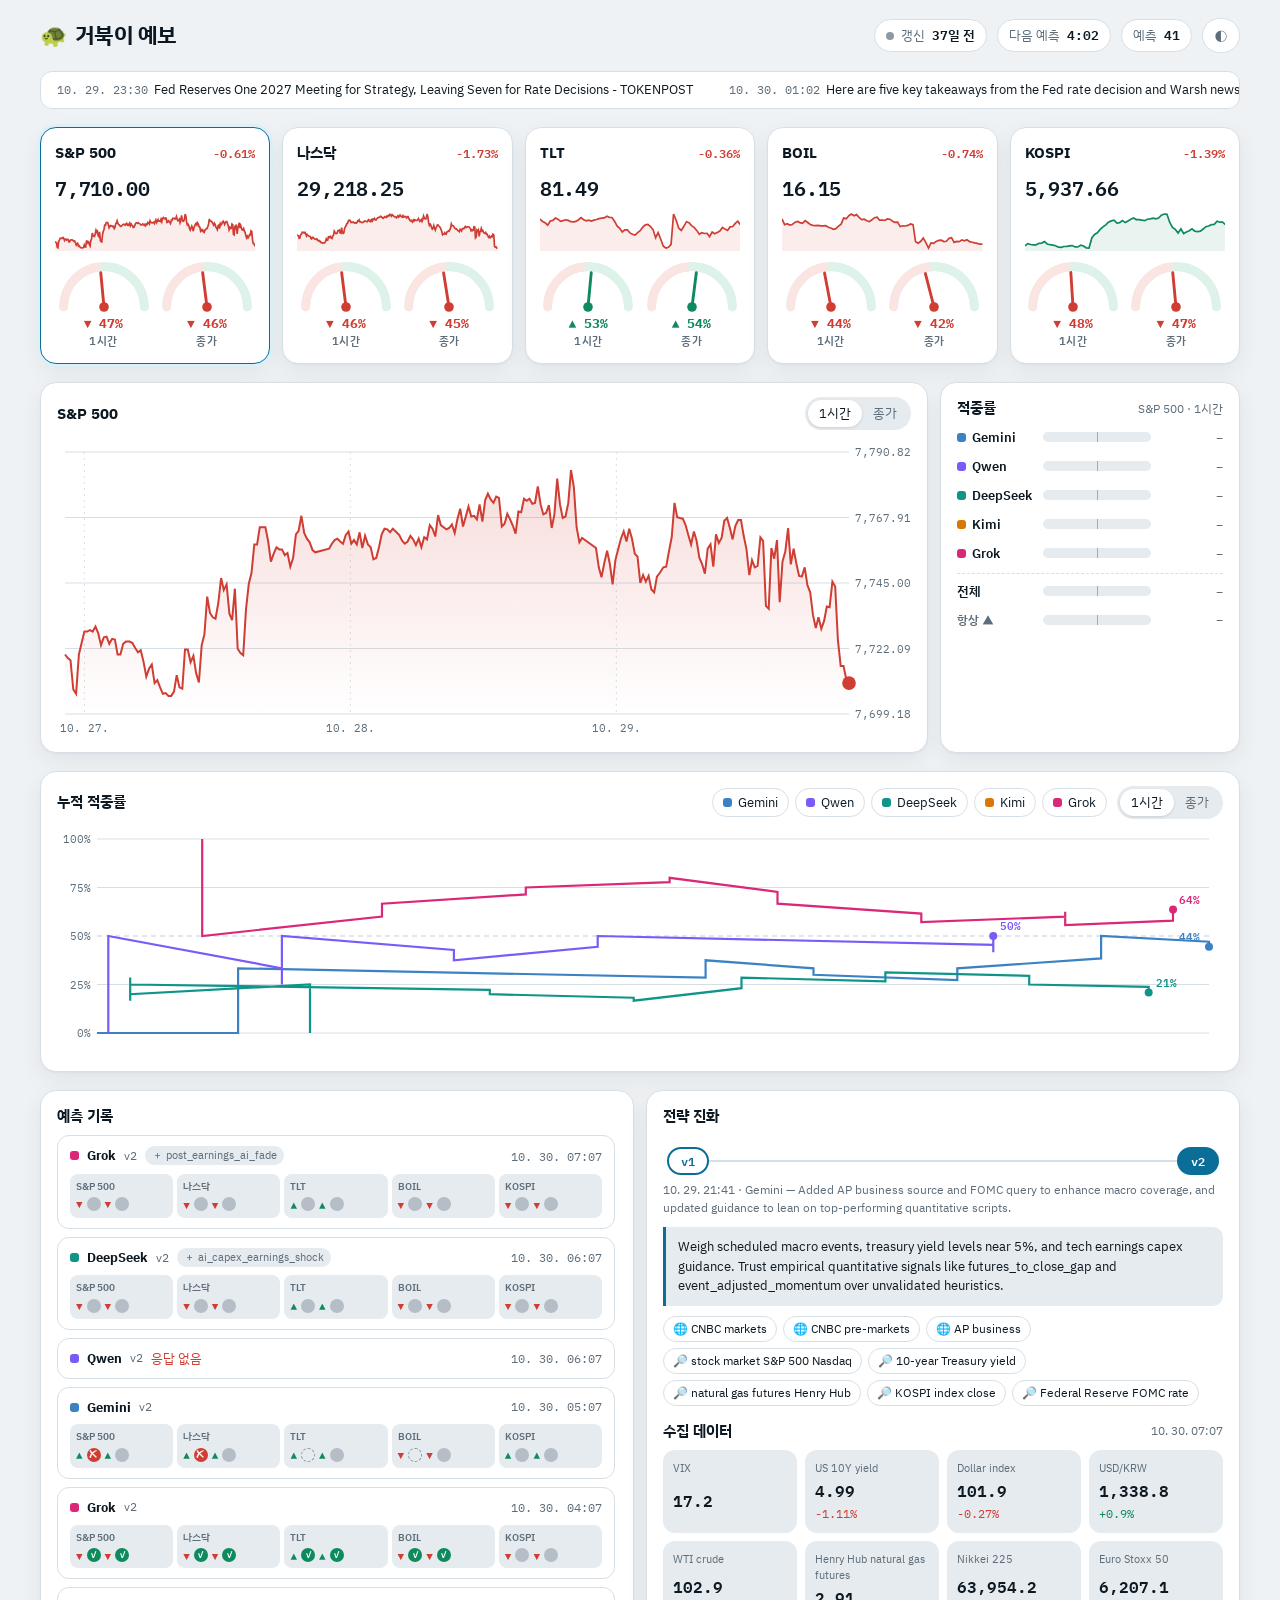
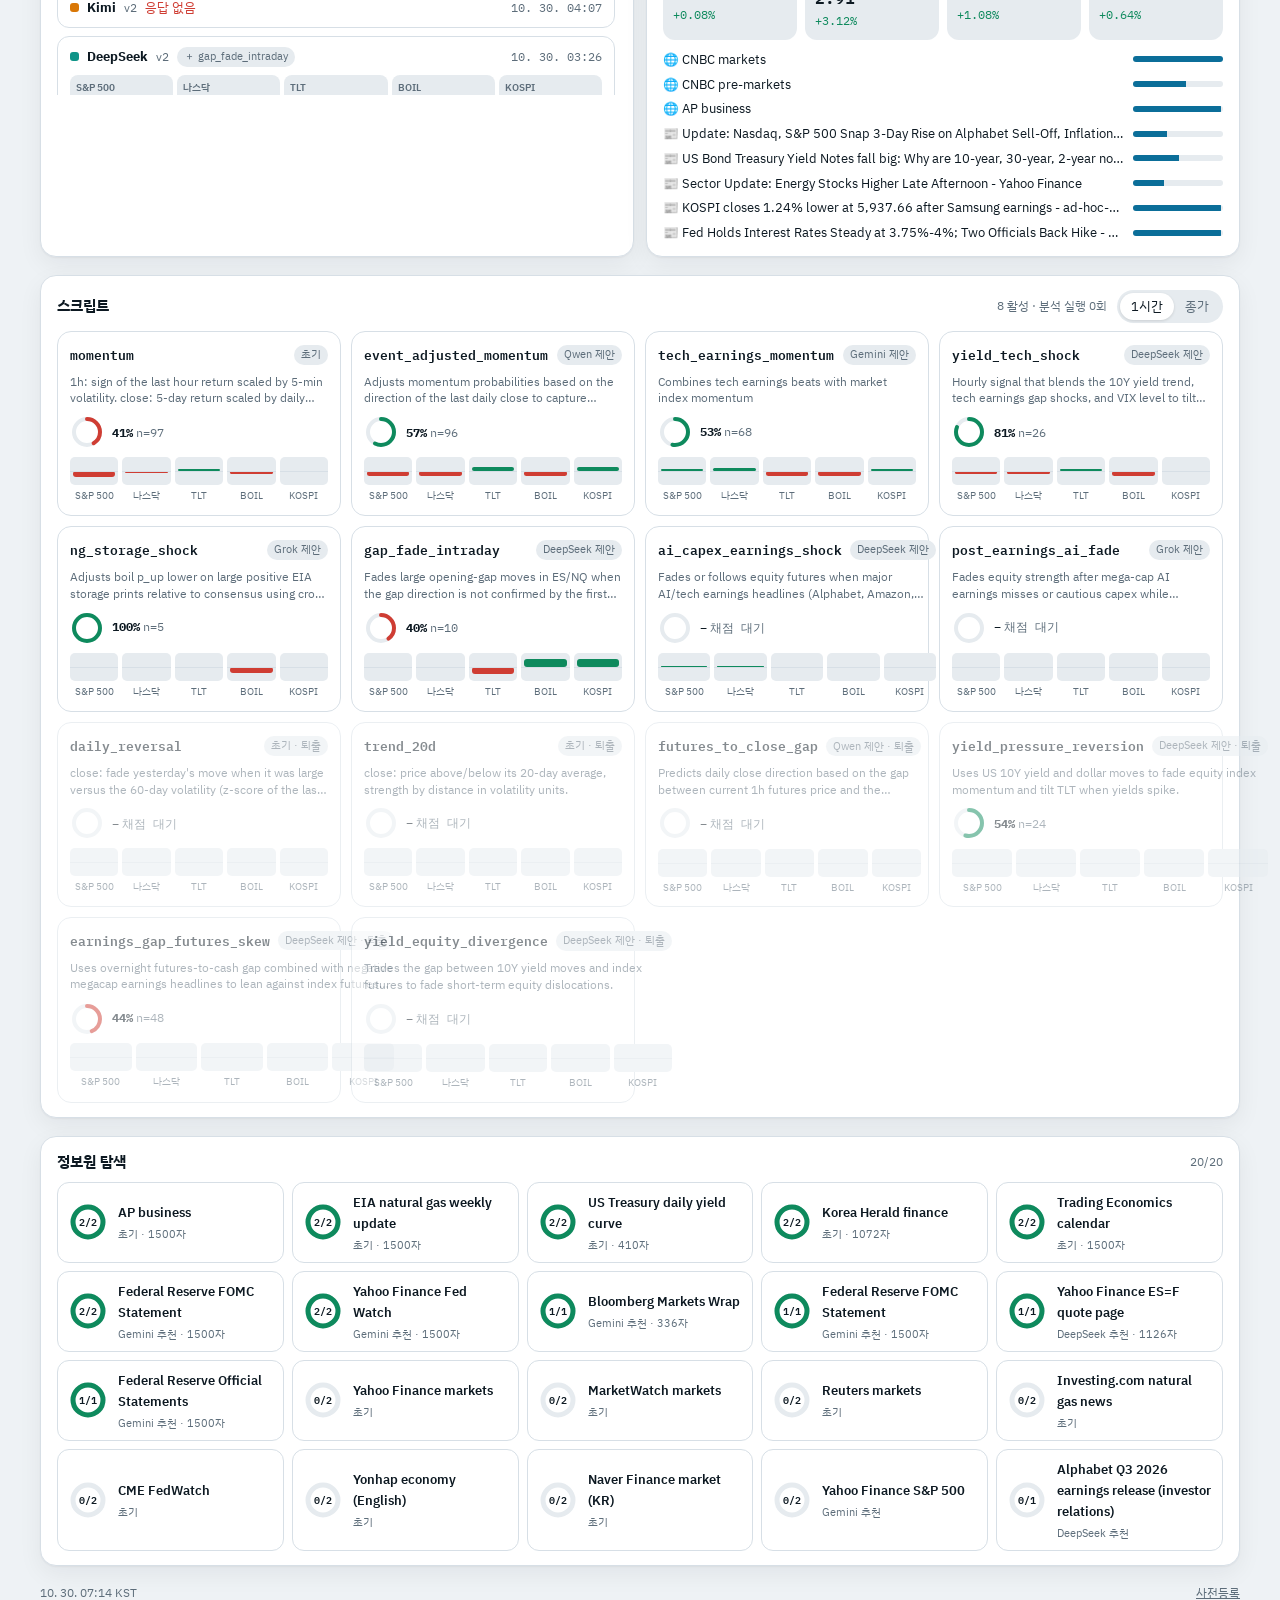
==== index.html @ 5450c7c5 "dashboard: countdown and freshness for the 2-hour cadence Co-Authored-By: Claude Opus 5.5 <noreply@a" ====
<!doctype html>
<html lang="ko">
<head>
<meta charset="utf-8">
<meta name="viewport" content="width=device-width, initial-scale=1">
<title>거북이 예보</title>
<meta name="description" content="LLM 다섯 곳의 S&P 500·나스닥·TLT·BOIL·KOSPI 시간별 방향 예측과 적중 기록">
<link rel="manifest" href="manifest.webmanifest">
<meta name="theme-color" content="#0B6E99">
<link rel="icon" type="image/png" sizes="192x192" href="icons/icon-192.png">
<link rel="apple-touch-icon" href="icons/apple-touch-icon.png">
<link rel="preconnect" href="https://fonts.googleapis.com">
<link rel="preconnect" href="https://fonts.gstatic.com" crossorigin>
<link rel="stylesheet" href="https://fonts.googleapis.com/css2?family=IBM+Plex+Mono:wght@400;500;600&family=IBM+Plex+Sans+KR:wght@400;500;600;700&display=swap">
<style>
:root{
  --bg:#EEF2F5; --surface:#FFFFFF; --sunk:#E6EBEF; --ink:#0D1922; --muted:#5D6D7A; --line:#D7DFE6;
  --accent:#0B6E99; --accent-soft:#DDEFF7; --up:#0E8A5D; --up-soft:#DDF3E9; --down:#CF3D33; --down-soft:#FBE5E3; --wait:#8C99A4;
  --shadow:0 1px 2px rgba(13,25,34,.05),0 8px 24px rgba(13,25,34,.06);
  --g:#3B82C4; --q:#7A5AF8; --d:#0F9488; --k:#D97706; --x:#DB2777;
}
@media (prefers-color-scheme: dark){
  :root:not([data-theme="light"]){
    --bg:#0A1116; --surface:#111B22; --sunk:#0D161C; --ink:#E4EBF0; --muted:#8B9CA9; --line:#203039;
    --accent:#58B8E4; --accent-soft:#103042; --up:#3ECD8E; --up-soft:#0E2C21; --down:#FF6F62; --down-soft:#371815; --wait:#6C7C88;
    --shadow:0 1px 2px rgba(0,0,0,.35),0 8px 24px rgba(0,0,0,.3);
    --g:#6AA8E0; --q:#A08BFF; --d:#2DC4B4; --k:#F2A33A; --x:#F062A6;
  }
}
:root[data-theme="dark"]{
  --bg:#0A1116; --surface:#111B22; --sunk:#0D161C; --ink:#E4EBF0; --muted:#8B9CA9; --line:#203039;
  --accent:#58B8E4; --accent-soft:#103042; --up:#3ECD8E; --up-soft:#0E2C21; --down:#FF6F62; --down-soft:#371815; --wait:#6C7C88;
  --shadow:0 1px 2px rgba(0,0,0,.35),0 8px 24px rgba(0,0,0,.3);
  --g:#6AA8E0; --q:#A08BFF; --d:#2DC4B4; --k:#F2A33A; --x:#F062A6;
}
*{box-sizing:border-box}
body{margin:0;background:var(--bg);color:var(--ink);font:14px/1.5 'IBM Plex Sans KR','Apple SD Gothic Neo','Malgun Gothic',sans-serif;padding-inline:16px}
.wrap{max-width:1200px;margin:0 auto;padding-block:18px 48px;display:grid;gap:18px}
.num{font-family:'IBM Plex Mono',ui-monospace,monospace;font-variant-numeric:tabular-nums}
h1,h2,h3{margin:0}
button{font:inherit;color:inherit}
.top{display:flex;align-items:center;gap:10px;flex-wrap:wrap}
.top h1{font-size:22px;font-weight:700;letter-spacing:-.02em;margin-right:auto;display:flex;gap:8px;align-items:center}
.turtle{display:inline-block;animation:crawl 6s ease-in-out infinite}
@keyframes crawl{0%,100%{transform:translateX(0)}50%{transform:translateX(5px)}}
.pill{display:inline-flex;align-items:center;gap:7px;padding:6px 11px;border-radius:999px;background:var(--surface);border:1px solid var(--line);font-size:12.5px;color:var(--muted)}
.pill b{color:var(--ink);font-weight:600}
.dot{width:8px;height:8px;border-radius:50%;background:var(--wait);position:relative}
.dot.live{background:var(--up)}
.dot.live::after{content:"";position:absolute;inset:-4px;border-radius:50%;border:2px solid var(--up);animation:ping 1.8s ease-out infinite}
@keyframes ping{from{transform:scale(.6);opacity:.9}to{transform:scale(1.8);opacity:0}}
.iconbtn{border:1px solid var(--line);background:var(--surface);border-radius:999px;padding:6px 11px;cursor:pointer;color:var(--muted)}
.iconbtn:hover{color:var(--ink)}
.ticker{background:var(--surface);border:1px solid var(--line);border-radius:12px;overflow:hidden;position:relative;height:38px}
.ticker .track{display:flex;gap:36px;white-space:nowrap;position:absolute;top:0;left:0;height:100%;align-items:center;padding-left:16px;animation:scroll var(--dur,80s) linear infinite}
.ticker:hover .track{animation-play-state:paused}
.ticker a{color:var(--ink);text-decoration:none;font-size:13px}
.ticker a:hover{color:var(--accent)}
.ticker .t{color:var(--muted);font-size:11.5px;margin-right:6px;font-family:'IBM Plex Mono',monospace}
@keyframes scroll{to{transform:translateX(-50%)}}
.cards{display:grid;grid-template-columns:repeat(5,minmax(0,1fr));gap:12px}
@media (max-width:1000px){.cards{grid-template-columns:repeat(auto-fill,minmax(200px,1fr))}}
.card{background:var(--surface);border:1px solid var(--line);border-radius:16px;padding:14px;box-shadow:var(--shadow);display:grid;gap:8px;cursor:pointer;text-align:left;transition:transform .25s ease,border-color .25s ease,box-shadow .25s ease;animation:rise .6s cubic-bezier(.2,.8,.2,1) both;animation-delay:calc(var(--i)*70ms)}
.card:hover{transform:translateY(-3px)}
.card[aria-pressed="true"]{border-color:var(--accent);box-shadow:0 0 0 3px var(--accent-soft),var(--shadow)}
@keyframes rise{from{transform:translateY(10px)}to{transform:none}}
.card .nm{display:flex;justify-content:space-between;align-items:baseline;gap:6px}
.card h3{font-size:15px;font-weight:700}
.card .chg{font-size:12px;font-weight:600}
.up-t{color:var(--up)} .down-t{color:var(--down)} .wait-t{color:var(--wait)}
.card .px{font-size:20px;font-weight:600;letter-spacing:-.01em}
.spark{width:100%;height:40px;display:block}
.spark path.ln{stroke-dasharray:var(--len);stroke-dashoffset:var(--len);animation:draw 1.2s ease forwards}
@keyframes draw{to{stroke-dashoffset:0}}
.dials{display:grid;grid-template-columns:1fr 1fr;gap:6px}
.dial{display:grid;justify-items:center;gap:0}
.dial svg{width:100%;max-width:96px;height:auto;overflow:visible}
.dial .needle{transform-origin:50px 50px;transition:transform 1.1s cubic-bezier(.3,1.4,.4,1)}
.dial .lbl{font-size:10.5px;color:var(--muted);font-weight:600;letter-spacing:.04em}
.dial .val{font-size:13px;font-weight:700}
.focus{display:grid;grid-template-columns:minmax(0,1fr) 300px;gap:12px}
@media (max-width:900px){.focus{grid-template-columns:1fr}}
.panel{background:var(--surface);border:1px solid var(--line);border-radius:16px;box-shadow:var(--shadow);padding:14px 16px;position:relative;min-width:0}
.ph{display:flex;align-items:center;gap:10px;flex-wrap:wrap;margin-bottom:8px}
.ph h2{font-size:15px;font-weight:700;margin-right:auto}
.seg{display:inline-flex;background:var(--sunk);border-radius:999px;padding:3px}
.seg button{border:0;background:transparent;padding:4px 11px;border-radius:999px;cursor:pointer;font-size:12.5px;color:var(--muted);transition:background .2s,color .2s}
.seg button[aria-pressed="true"]{background:var(--surface);color:var(--ink);box-shadow:0 1px 3px rgba(0,0,0,.12)}
.chart{width:100%;height:300px;display:block;touch-action:none}
.chart text{fill:var(--muted);font:11px 'IBM Plex Mono',monospace}
.chart .ln{stroke-dasharray:var(--len);stroke-dashoffset:var(--len);animation:draw 1.4s ease forwards}
.mk{cursor:pointer;transition:transform .15s}
.mk:hover{transform:scale(1.5)}
.tip{position:absolute;pointer-events:none;background:var(--ink);color:var(--bg);border-radius:10px;padding:8px 10px;font-size:12px;max-width:260px;box-shadow:var(--shadow);opacity:0;transform:translateY(4px);transition:opacity .12s,transform .12s;z-index:5}
.tip.on{opacity:1;transform:none}
.tip b{font-weight:700}
.board{display:grid;gap:10px}
.row{display:grid;grid-template-columns:78px 1fr 64px;align-items:center;gap:8px;font-size:12.5px}
.row .who{display:flex;align-items:center;gap:6px;font-weight:600}
.sw{width:9px;height:9px;border-radius:3px;display:inline-block;flex:none}
.track2{height:10px;background:var(--sunk);border-radius:6px;overflow:hidden;position:relative}
.track2 i{position:absolute;inset:0 auto 0 0;border-radius:6px;width:0;transition:width 1s cubic-bezier(.2,.8,.2,1)}
.track2 .half{position:absolute;left:50%;top:-2px;bottom:-2px;width:1px;background:var(--muted);opacity:.5}
.row .v{text-align:right}
.chips{display:flex;gap:6px;flex-wrap:wrap}
.chip{display:inline-flex;align-items:center;gap:6px;padding:4px 10px;border-radius:999px;border:1px solid var(--line);background:var(--surface);cursor:pointer;font-size:12.5px;transition:opacity .2s,background .2s}
.chip[aria-pressed="false"]{opacity:.4}
.curve{width:100%;height:230px;display:block}
.curve text{fill:var(--muted);font:11px 'IBM Plex Mono',monospace}
.curve .ln{stroke-dasharray:var(--len);stroke-dashoffset:var(--len);animation:draw 1.6s ease forwards}
.grid2{display:grid;grid-template-columns:minmax(0,1fr) minmax(0,1fr);gap:12px}
@media (max-width:900px){.grid2{grid-template-columns:1fr}}
.feed{display:grid;gap:8px;max-height:560px;overflow:auto;padding-right:2px}
.run{border:1px solid var(--line);border-radius:12px;padding:10px 12px;display:grid;gap:8px;background:var(--surface);transition:border-color .2s}
.run:hover{border-color:var(--accent)}
.run .hd{display:flex;align-items:center;gap:8px;font-size:12.5px;cursor:pointer;border:0;background:none;padding:0;text-align:left;width:100%}
.run .hd .t{color:var(--muted);margin-left:auto;font-family:'IBM Plex Mono',monospace;font-size:11.5px}
.mini{display:grid;grid-template-columns:repeat(5,1fr);gap:4px}
.mc{background:var(--sunk);border-radius:8px;padding:5px 6px;font-size:11px;display:grid;gap:2px}
.mc .k{color:var(--muted);font-size:10px;font-weight:600}
.mc .p{display:flex;gap:4px;align-items:center;font-family:'IBM Plex Mono',monospace;font-weight:600}
.r{width:14px;height:14px;border-radius:50%;display:inline-grid;place-items:center;font-size:9px;color:#fff;flex:none}
.r.hit{background:var(--up)} .r.miss{background:var(--down)} .r.wait{background:var(--wait);opacity:.55} .r.na{background:transparent;border:1px dashed var(--wait)}
.more{display:none;font-size:12px;color:var(--muted);border-top:1px dashed var(--line);padding-top:8px}
.run.open .more{display:grid;gap:6px}
.more a{color:var(--accent);text-decoration:none}
.more ul{margin:0;padding-left:16px}
.vline{display:flex;align-items:center;gap:0;overflow-x:auto;padding:12px 4px 6px}
.vnode{border:2px solid var(--accent);background:var(--surface);color:var(--accent);border-radius:999px;min-width:42px;height:28px;font:600 12px 'IBM Plex Mono',monospace;cursor:pointer;flex:none;transition:transform .2s,background .2s}
.vnode:hover{transform:scale(1.08)}
.vnode[aria-pressed="true"]{background:var(--accent);color:var(--surface)}
.vnode.rej{border-style:dashed;border-color:var(--wait);color:var(--wait);min-width:28px}
.vgap{height:2px;background:var(--line);flex:1 0 24px}
.vbody{display:grid;gap:10px;font-size:13px;animation:rise .35s ease both}
.vbody blockquote{margin:0;padding:10px 12px;border-left:3px solid var(--accent);background:var(--sunk);border-radius:0 10px 10px 0;white-space:pre-wrap}
.tags{display:flex;gap:6px;flex-wrap:wrap}
.tag{font-size:12px;padding:3px 9px;border-radius:999px;border:1px solid var(--line);color:var(--ink);text-decoration:none;background:var(--surface)}
a.tag:hover{border-color:var(--accent);color:var(--accent)}
.vmeta{font-size:12px;color:var(--muted)}
.lab{display:grid;grid-template-columns:repeat(auto-fill,minmax(210px,1fr));gap:8px}
.cand{display:flex;gap:10px;align-items:center;border:1px solid var(--line);border-radius:12px;padding:8px 10px;text-decoration:none;color:var(--ink);transition:transform .2s,border-color .2s;background:var(--surface)}
.cand:hover{transform:translateY(-2px);border-color:var(--accent)}
.ring{flex:none}
.ring circle.fg{transition:stroke-dashoffset 1s ease}
.cand .nm{font-size:12.5px;font-weight:600;line-height:1.3}
.cand .og{font-size:11px;color:var(--muted)}
.tiles{display:grid;grid-template-columns:repeat(auto-fill,minmax(130px,1fr));gap:8px}
.tile{background:var(--sunk);border-radius:12px;padding:10px;display:grid;gap:2px}
.tile .k{font-size:11px;color:var(--muted)}
.tile .v{font-size:16px;font-weight:600}
.srcs{display:grid;gap:6px;margin-top:10px}
.src{display:grid;grid-template-columns:1fr auto;gap:8px;align-items:center;font-size:12.5px}
.src a{color:var(--ink);text-decoration:none;overflow:hidden;text-overflow:ellipsis;white-space:nowrap}
.src a:hover{color:var(--accent)}
.lenbar{width:90px;height:6px;background:var(--sunk);border-radius:4px;overflow:hidden}
.lenbar i{display:block;height:100%;background:var(--accent);width:0;transition:width 1s ease}
.empty{color:var(--muted);font-size:13px;padding:24px 0;text-align:center}
.scs{display:grid;grid-template-columns:repeat(auto-fill,minmax(250px,1fr));gap:10px}
.sc{border:1px solid var(--line);border-radius:14px;padding:12px;display:grid;gap:8px;background:var(--surface);cursor:pointer;text-align:left;transition:transform .2s,border-color .2s,box-shadow .2s;animation:rise .5s ease both;animation-delay:calc(var(--i)*60ms)}
.sc:hover{transform:translateY(-2px)}
.sc[aria-pressed="true"]{border-color:var(--accent);box-shadow:0 0 0 3px var(--accent-soft)}
.sc.retired{opacity:.5}
.sc .hd{display:flex;align-items:center;gap:8px}
.sc .id{font:600 13px 'IBM Plex Mono',monospace}
.badge{font-size:10.5px;padding:2px 7px;border-radius:999px;background:var(--sunk);color:var(--muted);margin-left:auto;white-space:nowrap}
.sc .ds{font-size:12px;color:var(--muted);line-height:1.4;display:-webkit-box;-webkit-line-clamp:2;-webkit-box-orient:vertical;overflow:hidden}
.sc .rec{display:flex;align-items:center;gap:8px;font-size:12px}
.pu{display:grid;grid-template-columns:repeat(5,1fr);gap:4px}
.pu div{display:grid;gap:3px;font-size:10px;color:var(--muted);text-align:center}
.pu .b{height:28px;background:var(--sunk);border-radius:5px;position:relative;overflow:hidden}
.pu .b::after{content:"";position:absolute;left:0;right:0;top:50%;height:1px;background:var(--line)}
.pu .b i{position:absolute;left:3px;right:3px;border-radius:3px;transition:all .9s cubic-bezier(.2,.8,.2,1)}
.code{margin:10px 0 0;background:var(--sunk);border-radius:12px;padding:12px 14px;font:12px/1.5 'IBM Plex Mono',monospace;overflow:auto;max-height:340px;white-space:pre;animation:rise .3s ease both}
.more pre{margin:0;background:var(--sunk);border-radius:8px;padding:8px;font:11px/1.45 'IBM Plex Mono',monospace;overflow:auto;max-height:200px;white-space:pre-wrap}
.foot{display:flex;justify-content:space-between;gap:10px;flex-wrap:wrap;font-size:12px;color:var(--muted)}
.foot a{color:var(--muted)}
:focus-visible{outline:2px solid var(--accent);outline-offset:2px}
@media (prefers-reduced-motion:reduce){*{animation:none!important;transition:none!important}.spark path.ln,.chart .ln,.curve .ln{stroke-dasharray:none;stroke-dashoffset:0}}
</style>
</head>
<body>
<div class="wrap">
  <div class="top">
    <h1><span class="turtle" aria-hidden="true">🐢</span>거북이 예보</h1>
    <span class="pill" id="live"><span class="dot"></span>…</span>
    <span class="pill" id="next">다음 예측 <b class="num">–</b></span>
    <span class="pill" id="count">예측 <b class="num">0</b></span>
    <button class="iconbtn" id="theme" type="button" aria-label="테마 전환">◐</button>
  </div>

  <div class="ticker" aria-label="최근 뉴스"><div class="track" id="ticker"></div></div>

  <div class="cards" id="cards"></div>

  <div class="focus">
    <div class="panel">
      <div class="ph"><h2 id="f-title">–</h2>
        <div class="seg" id="f-hz"><button type="button" data-hz="1h" aria-pressed="true">1시간</button><button type="button" data-hz="close" aria-pressed="false">종가</button></div>
      </div>
      <svg class="chart" id="chart" role="img" aria-label="가격과 예측 표시"></svg>
      <div class="tip" id="tip"></div>
    </div>
    <div class="panel">
      <div class="ph"><h2>적중률</h2><span class="vmeta" id="b-sub"></span></div>
      <div class="board" id="board"></div>
    </div>
  </div>

  <div class="panel">
    <div class="ph"><h2>누적 적중률</h2>
      <div class="chips" id="llms"></div>
      <div class="seg" id="c-hz"><button type="button" data-hz="1h" aria-pressed="true">1시간</button><button type="button" data-hz="close" aria-pressed="false">종가</button></div>
    </div>
    <svg class="curve" id="curve" role="img" aria-label="LLM별 누적 적중률"></svg>
  </div>

  <div class="grid2">
    <div class="panel">
      <div class="ph"><h2>예측 기록</h2></div>
      <div class="feed" id="feed"></div>
    </div>
    <div class="panel" style="display:grid;gap:14px;align-content:start">
      <div><div class="ph"><h2>전략 진화</h2></div><div class="vline" id="vline"></div><div id="vbody"></div></div>
      <div><div class="ph"><h2>수집 데이터</h2><span class="vmeta" id="c-at"></span></div><div class="tiles" id="tiles"></div><div class="srcs" id="srcs"></div></div>
    </div>
  </div>

  <div class="panel">
    <div class="ph"><h2>스크립트</h2><span class="vmeta" id="sc-sub"></span>
      <div class="seg" id="s-hz"><button type="button" data-hz="h1" aria-pressed="true">1시간</button><button type="button" data-hz="close" aria-pressed="false">종가</button></div></div>
    <div class="scs" id="scripts"></div>
    <pre class="code" id="code" hidden></pre>
  </div>

  <div class="panel">
    <div class="ph"><h2>정보원 탐색</h2><span class="vmeta" id="lab-sub"></span></div>
    <div class="lab" id="lab"></div>
  </div>

  <div class="foot"><span id="gen"></span><a href="https://github.com/junghh21/turtle-forecast/blob/main/PREREG.md" target="_blank" rel="noopener">사전등록</a></div>
</div>
<script>
const $ = (id) => document.getElementById(id);
const esc = (s) => String(s ?? '').replace(/[&<>"]/g, (c) => ({ '&': '&amp;', '<': '&lt;', '>': '&gt;', '"': '&quot;' }[c]));
const NAMES = { spx: 'S&P 500', ndx: '나스닥', tlt: 'TLT', boil: 'BOIL', kospi: 'KOSPI' };
const PROV = { gemini: 'Gemini', qwen: 'Qwen', deepseek: 'DeepSeek', kimi: 'Kimi', grok: 'Grok' };
const PC = { gemini: 'var(--g)', qwen: 'var(--q)', deepseek: 'var(--d)', kimi: 'var(--k)', grok: 'var(--x)' };
const pct = (x) => x == null ? '–' : Math.round(x * 100) + '%';
const fmtPx = (x) => x == null ? '–' : x >= 1000 ? x.toLocaleString('en-US', { maximumFractionDigits: 2, minimumFractionDigits: 2 }) : x.toFixed(2);
const kst = (iso) => new Date(iso).toLocaleString('ko-KR', { timeZone: 'Asia/Seoul', month: 'numeric', day: 'numeric', hour: '2-digit', minute: '2-digit', hour12: false });
const rel = (iso) => { const m = Math.round((Date.now() - new Date(iso)) / 60000); return m < 1 ? '방금' : m < 60 ? m + '분 전' : m < 2880 ? Math.round(m / 60) + '시간 전' : Math.round(m / 1440) + '일 전'; };
let D = null, SEL = 'spx', FHZ = '1h', CHZ = '1h';
const ON = Object.fromEntries(Object.keys(PROV).map((k) => [k, true]));

function countUp(el, to, fmt) {
  const from = +el.dataset.v || 0; el.dataset.v = to;
  if (matchMedia('(prefers-reduced-motion: reduce)').matches) { el.textContent = fmt(to); return; }
  const t0 = performance.now();
  const step = (t) => { const k = Math.min(1, (t - t0) / 700), e = 1 - Math.pow(1 - k, 3); el.textContent = fmt(from + (to - from) * e); if (k < 1) requestAnimationFrame(step); };
  requestAnimationFrame(step);
}
const pathLen = (svg) => svg.querySelectorAll('.ln').forEach((p) => p.style.setProperty('--len', Math.ceil(p.getTotalLength())));

function dial(p, label) {
  const has = !!p, v = has ? p.p_up : .5, ang = (v - .5) * 180;
  const col = !has ? 'var(--wait)' : p.dir === 'up' ? 'var(--up)' : 'var(--down)';
  return `<div class="dial"><svg viewBox="0 0 100 58" aria-hidden="true">
    <path d="M8 50 A42 42 0 0 1 92 50" fill="none" stroke="var(--sunk)" stroke-width="9" stroke-linecap="round"/>
    <path d="M8 50 A42 42 0 0 1 50 8" fill="none" stroke="var(--down-soft)" stroke-width="9" stroke-linecap="round"/>
    <path d="M50 8 A42 42 0 0 1 92 50" fill="none" stroke="var(--up-soft)" stroke-width="9" stroke-linecap="round"/>
    <g class="needle" data-ang="${ang}" style="transform:rotate(0deg)"><line x1="50" y1="50" x2="50" y2="14" stroke="${col}" stroke-width="3" stroke-linecap="round"/></g>
    <circle cx="50" cy="50" r="5" fill="${col}"/></svg>
    <span class="val num ${!has ? 'wait-t' : p.dir === 'up' ? 'up-t' : 'down-t'}">${has ? (p.dir === 'up' ? '▲ ' : '▼ ') + pct(p.p_up) : '–'}</span><span class="lbl">${label}</span></div>`;
}

function spark(s) {
  if (!s || s.length < 2) return '<svg class="spark"></svg>';
  const W = 200, H = 40, ys = s.map((d) => d[1]), y0 = Math.min(...ys), y1 = Math.max(...ys);
  const X = (i) => i / (s.length - 1) * W, Y = (y) => H - 3 - (y - y0) / ((y1 - y0) || 1) * (H - 6);
  const d = s.map((p, i) => `${i ? 'L' : 'M'}${X(i).toFixed(1)},${Y(p[1]).toFixed(1)}`).join('');
  const col = ys.at(-1) >= ys[0] ? 'var(--up)' : 'var(--down)';
  return `<svg class="spark" viewBox="0 0 ${W} ${H}" preserveAspectRatio="none" aria-hidden="true"><path d="${d}L${W},${H}L0,${H}Z" fill="${col}" opacity=".09"/><path class="ln" d="${d}" fill="none" stroke="${col}" stroke-width="1.7" vector-effect="non-scaling-stroke"/></svg>`;
}

const latestFor = () => D.predictions.find((p) => p.parsed);

function renderTop() {
  const fresh = Date.now() - new Date(D.generated_at) < 3.5 * 3600e3;
  $('live').innerHTML = `<span class="dot ${fresh ? 'live' : ''}"></span>갱신 <b>${rel(D.generated_at)}</b>`;
  countUp($('count').querySelector('b'), D.report?.predictions || 0, (v) => Math.round(v));
  const news = (D.news?.length ? D.news : (D.predictions[0]?.headlines || [])).slice(0, 24);
  const items = news.map((n) => `<a href="${esc(n.link || '#')}" target="_blank" rel="noopener"><span class="t">${kst(n.at)}</span>${esc(n.title)}</a>`).join('');
  $('ticker').innerHTML = items + items;
  $('ticker').style.setProperty('--dur', Math.max(40, news.length * 7) + 's');
}

function renderCards() {
  const L = latestFor();
  $('cards').innerHTML = D.assets.map((a, i) => {
    const s = D.series?.[a.key] || [];
    const last = s.at(-1)?.[1] ?? L?.assets?.[a.key]?.last?.price;
    const lastT = s.at(-1)?.[0];
    const ref = lastT ? s.find((p) => p[0] >= lastT - 86400)?.[1] : null;
    const chg = last != null && ref && s.at(-1)[0] - s[0][0] > 6 * 3600 ? (last / ref - 1) * 100 : null;
    const pa = L?.parsed?.assets?.[a.key];
    return `<button class="card" type="button" style="--i:${i}" data-k="${a.key}" aria-pressed="${a.key === SEL}">
      <div class="nm"><h3>${NAMES[a.key]}</h3><span class="chg num ${chg == null ? 'wait-t' : chg >= 0 ? 'up-t' : 'down-t'}">${chg == null ? '' : (chg >= 0 ? '+' : '') + chg.toFixed(2) + '%'}</span></div>
      <div class="px num" data-to="${last ?? ''}">${fmtPx(last)}</div>
      ${spark(s)}
      <div class="dials">${dial(pa?.h1, '1시간')}${dial(pa?.close, '종가')}</div>
    </button>`;
  }).join('');
  $('cards').querySelectorAll('.card').forEach((c) => { c.onclick = () => { SEL = c.dataset.k; $('cards').querySelectorAll('.card').forEach((x) => x.setAttribute('aria-pressed', x === c)); renderFocus(); }; });
  $('cards').querySelectorAll('svg').forEach(pathLen);
  requestAnimationFrame(() => requestAnimationFrame(() => $('cards').querySelectorAll('.needle').forEach((n) => { n.style.transform = `rotate(${n.dataset.ang}deg)`; })));
}

function renderFocus() {
  const a = D.assets.find((x) => x.key === SEL);
  $('f-title').textContent = NAMES[SEL];
  const s = D.series?.[SEL] || [];
  const svg = $('chart');
  const W = svg.clientWidth || 800, H = 300, L = 8, R = 62, T = 14, B = 24;
  svg.setAttribute('viewBox', `0 0 ${W} ${H}`);
  if (s.length < 2) { svg.innerHTML = `<text x="${W / 2}" y="${H / 2}" text-anchor="middle">–</text>`; renderBoard(); return; }
  const marks = D.predictions.filter((p) => p.parsed?.assets?.[SEL]?.[FHZ] && ON[p.provider]).map((p) => {
    const t = new Date(p.at) / 1000, px = p.assets?.[SEL]?.last?.price;
    return { p, t, px, pr: p.parsed.assets[SEL][FHZ], res: p.result?.[SEL]?.[FHZ] };
  }).filter((m) => m.px != null && m.t >= s[0][0]);
  const xs = s.map((d) => d[0]), ys = [...s.map((d) => d[1]), ...marks.map((m) => m.px)];
  const x0 = xs[0], x1 = Math.max(xs.at(-1), ...marks.map((m) => m.t)), y0 = Math.min(...ys), y1 = Math.max(...ys), pad = (y1 - y0) * .08 || 1;
  const X = (t) => L + (t - x0) / ((x1 - x0) || 1) * (W - L - R), Y = (y) => T + (1 - (y - (y0 - pad)) / ((y1 - y0) + 2 * pad)) * (H - T - B);
  const d = s.map((p, i) => `${i ? 'L' : 'M'}${X(p[0]).toFixed(1)},${Y(p[1]).toFixed(1)}`).join('');
  const ticks = [0, .25, .5, .75, 1].map((k) => { const v = y0 - pad + k * ((y1 - y0) + 2 * pad); return `<line x1="${L}" x2="${W - R}" y1="${Y(v)}" y2="${Y(v)}" stroke="var(--line)"/><text x="${W - R + 6}" y="${Y(v) + 4}">${fmtPx(v)}</text>`; }).join('');
  const days = []; for (let t = Math.ceil(x0 / 86400) * 86400; t <= x1; t += 86400) days.push(t);
  const xt = days.map((t) => `<line x1="${X(t)}" x2="${X(t)}" y1="${T}" y2="${H - B}" stroke="var(--line)" stroke-dasharray="2 4"/><text x="${X(t)}" y="${H - 6}" text-anchor="middle">${new Date(t * 1000).toLocaleDateString('ko-KR', { timeZone: 'Asia/Seoul', month: 'numeric', day: 'numeric' })}</text>`).join('');
  const mk = marks.map((m, i) => {
    const x = X(m.t), y = Y(m.px), up = m.pr.dir === 'up';
    const fill = !m.res ? 'var(--wait)' : m.res.status ? 'var(--wait)' : m.res.hit ? 'var(--up)' : 'var(--down)';
    const tri = up ? `M${x},${y - 13} l6,9 h-12z` : `M${x},${y + 13} l6,-9 h-12z`;
    return `<g class="mk" data-i="${i}" style="transform-origin:${x}px ${y}px"><circle cx="${x}" cy="${y}" r="3.5" fill="${PC[m.p.provider]}"/><path d="${tri}" fill="${fill}"/></g>`;
  }).join('');
  const col = s.at(-1)[1] >= s[0][1] ? 'var(--up)' : 'var(--down)';
  svg.innerHTML = `<defs><linearGradient id="fg" x1="0" x2="0" y1="0" y2="1"><stop offset="0" stop-color="${col}" stop-opacity=".18"/><stop offset="1" stop-color="${col}" stop-opacity="0"/></linearGradient></defs>
    ${ticks}${xt}<path d="${d}L${X(xs.at(-1))},${H - B}L${X(x0)},${H - B}Z" fill="url(#fg)"/><path class="ln" d="${d}" fill="none" stroke="${col}" stroke-width="2"/>
    <circle cx="${X(xs.at(-1))}" cy="${Y(s.at(-1)[1])}" r="4" fill="${col}"><animate attributeName="r" values="4;7;4" dur="1.8s" repeatCount="indefinite"/></circle>
    <line id="xh" x1="0" x2="0" y1="${T}" y2="${H - B}" stroke="var(--muted)" stroke-dasharray="3 3" opacity="0"/>${mk}`;
  pathLen(svg);
  const tip = $('tip');
  svg.onmousemove = (e) => {
    const r = svg.getBoundingClientRect(), mx = (e.clientX - r.left) * (W / r.width);
    const t = x0 + (mx - L) / (W - L - R) * (x1 - x0);
    const g = e.target.closest('.mk');
    const xh = svg.querySelector('#xh');
    if (g) {
      const m = marks[+g.dataset.i];
      const res = !m.res ? '채점 대기' : m.res.status ? '채점 안 함' : m.res.hit ? '✓ 적중' : '✗ 빗나감';
      tip.innerHTML = `<b style="color:${PC[m.p.provider]}">${PROV[m.p.provider]}</b> · ${kst(m.p.at)}<br>${m.pr.dir === 'up' ? '▲ 상승' : '▼ 하락'} ${pct(m.pr.p_up)} · <b>${res}</b>${m.p.parsed.reason ? `<br><span style="opacity:.8">${esc(m.p.parsed.reason)}</span>` : ''}`;
    } else {
      let best = s[0]; for (const p of s) if (Math.abs(p[0] - t) < Math.abs(best[0] - t)) best = p;
      tip.innerHTML = `<b class="num">${fmtPx(best[1])}</b><br>${kst(new Date(best[0] * 1000).toISOString())}`;
      xh.setAttribute('x1', X(best[0])); xh.setAttribute('x2', X(best[0])); xh.setAttribute('opacity', '.6');
    }
    const pr = svg.parentElement.getBoundingClientRect();
    tip.style.left = Math.min(e.clientX - pr.left + 14, pr.width - 270) + 'px';
    tip.style.top = (e.clientY - pr.top + 14) + 'px';
    tip.classList.add('on');
  };
  svg.onmouseleave = () => { tip.classList.remove('on'); svg.querySelector('#xh')?.setAttribute('opacity', '0'); };
  renderBoard();
}

const nd = (s) => s.n + (s.days ? ` · ${s.days}일` : '');
function renderBoard() {
  const mx = D.report?.matrix || {};
  const rows = Object.keys(PROV).map((p) => ({ p, s: mx[p]?.[SEL]?.[FHZ] })).sort((a, b) => (b.s?.hit ?? -1) - (a.s?.hit ?? -1));
  const pooled = D.report?.assets?.[SEL]?.[FHZ];
  $('b-sub').textContent = `${NAMES[SEL]} · ${FHZ === '1h' ? '1시간' : '종가'}`;
  $('board').innerHTML = rows.map(({ p, s }) => `<div class="row"><span class="who"><span class="sw" style="background:${PC[p]}"></span>${PROV[p]}</span>
    <span class="track2"><i style="background:${PC[p]}" data-w="${s?.n ? s.hit * 100 : 0}"></i><span class="half"></span></span>
    <span class="v num">${s?.n ? `<b>${pct(s.hit)}</b> <span class="vmeta">${nd(s)}</span>` : '<span class="vmeta">–</span>'}</span></div>`).join('')
    + `<div class="row" style="border-top:1px dashed var(--line);padding-top:8px"><span class="who">전체</span><span class="track2"><i style="background:var(--accent)" data-w="${pooled?.n ? pooled.hit * 100 : 0}"></i><span class="half"></span></span><span class="v num">${pooled?.n ? `<b>${pct(pooled.hit)}</b> <span class="vmeta">${nd(pooled)}</span>` : '<span class="vmeta">–</span>'}</span></div>`
    + `<div class="row"><span class="who vmeta">항상 ▲</span><span class="track2"><i style="background:var(--wait)" data-w="${pooled?.n ? pooled.always_up_hit * 100 : 0}"></i><span class="half"></span></span><span class="v num vmeta">${pooled?.n ? pct(pooled.always_up_hit) : '–'}</span></div>`;
  requestAnimationFrame(() => requestAnimationFrame(() => $('board').querySelectorAll('i[data-w]').forEach((i) => { i.style.width = i.dataset.w + '%'; })));
}

function renderLLMs() {
  $('llms').innerHTML = Object.keys(PROV).map((p) => `<button class="chip" type="button" data-p="${p}" aria-pressed="${ON[p]}"><span class="sw" style="background:${PC[p]}"></span>${PROV[p]}</button>`).join('');
  $('llms').querySelectorAll('.chip').forEach((c) => { c.onclick = () => { ON[c.dataset.p] = !ON[c.dataset.p]; c.setAttribute('aria-pressed', ON[c.dataset.p]); renderCurve(); renderFeed(); renderFocus(); }; });
}

function renderCurve() {
  const data = D.report?.curve?.[CHZ] || {};
  const svg = $('curve'), W = svg.clientWidth || 900, H = 230, L = 40, R = 14, T = 12, B = 24;
  svg.setAttribute('viewBox', `0 0 ${W} ${H}`);
  const act = Object.entries(data).filter(([p, r]) => ON[p] && r.length);
  const all = act.flatMap(([, r]) => r);
  const Y = (v) => T + (1 - v) * (H - T - B);
  const grid = [0, .25, .5, .75, 1].map((v) => `<line x1="${L}" x2="${W - R}" y1="${Y(v)}" y2="${Y(v)}" stroke="var(--line)" ${v === .5 ? 'stroke-dasharray="5 4" stroke-width="1.5"' : ''}/><text x="${L - 6}" y="${Y(v) + 4}" text-anchor="end">${v * 100}%</text>`).join('');
  if (!all.length) { svg.innerHTML = grid + `<text x="${W / 2}" y="${H / 2 - 8}" text-anchor="middle">채점 대기 중</text>`; return; }
  const ts = all.map((q) => +new Date(q[0])), x0 = Math.min(...ts), x1 = Math.max(...ts);
  const X = (t) => L + (t - x0) / ((x1 - x0) || 1) * (W - L - R);
  const lines = act.map(([p, r]) => {
    const d = r.map((q, i) => `${i ? 'L' : 'M'}${X(+new Date(q[0])).toFixed(1)},${Y(q[1]).toFixed(1)}`).join('');
    const e = r.at(-1);
    return `<path class="ln" d="${d}" fill="none" stroke="${PC[p]}" stroke-width="2.2"/><circle cx="${X(+new Date(e[0]))}" cy="${Y(e[1])}" r="4" fill="${PC[p]}"/><text x="${Math.min(X(+new Date(e[0])) + 7, W - R - 30)}" y="${Y(e[1]) - 6}" style="fill:${PC[p]};font-weight:600">${pct(e[1])}</text>`;
  }).join('');
  svg.innerHTML = grid + lines;
  pathLen(svg);
}

function renderFeed() {
  const rows = D.predictions.filter((p) => ON[p.provider]).slice(0, 48);
  $('feed').innerHTML = rows.length ? rows.map((p, i) => {
    const cells = D.assets.map((a) => {
      const pa = p.parsed?.assets?.[a.key], rs = p.result?.[a.key] || {};
      const one = (pr, r) => { if (!pr) return '<span class="r na"></span>'; const cls = !r ? 'wait' : r.status ? 'na' : r.hit ? 'hit' : 'miss'; return `<span class="${pr.dir === 'up' ? 'up-t' : 'down-t'}">${pr.dir === 'up' ? '▲' : '▼'}</span><span class="r ${cls}">${cls === 'hit' ? '✓' : cls === 'miss' ? '✗' : ''}</span>`; };
      return `<div class="mc"><span class="k">${NAMES[a.key]}</span><span class="p">${one(pa?.h1, rs['1h'])}${one(pa?.close, rs.close)}</span></div>`;
    }).join('');
    return `<div class="run" style="animation:rise .4s ease both;animation-delay:${Math.min(i, 10) * 40}ms">
      <button class="hd" type="button"><span class="sw" style="background:${PC[p.provider]}"></span><b>${PROV[p.provider] || esc(p.provider)}</b><span class="vmeta">v${p.strategy_version ?? 1}</span>${p.parsed ? '' : `<span class="down-t">${p.failed === 'error' ? '응답 없음' : '형식 오류'}</span>`}${p.analysis ? '<span class="badge" style="margin-left:0">⚙ 분석 실행</span>' : ''}${p.new_script ? `<span class="badge" style="margin-left:0">${p.new_script.ok ? '＋' : '✗'} ${esc(p.new_script.id)}</span>` : ''}<span class="t">${kst(p.at)}</span></button>
      ${p.parsed ? `<div class="mini">${cells}</div>` : ''}
      <div class="more">${p.parsed?.reason ? `<div>${esc(p.parsed.reason)}</div>` : ''}
        <div class="tags">${(p.sources || []).map((x) => `<a class="tag" href="${esc(x.url)}" target="_blank" rel="noopener">${esc(x.label.replace(/^Article: /, '📰 '))}</a>`).join('')}</div>
        <ul>${(p.headlines || []).map((h) => `<li>${esc(h.title)}</li>`).join('')}</ul>
        ${p.analysis ? `<div><b>⚙ 분석 스크립트 ${p.analysis.ok ? '' : '(실패)'}</b><pre>${esc(p.analysis.code)}</pre><pre>${esc(p.analysis.output)}</pre></div>` : ''}</div></div>`;
  }).join('') : '<div class="empty">–</div>';
  $('feed').querySelectorAll('.run .hd').forEach((b) => { b.onclick = () => b.parentElement.classList.toggle('open'); });
}

let SHZ = 'h1', SSEL = null;
function renderScripts() {
  const S = [...(D.scripts || [])].sort((a, b) => (a.status === 'active' ? 0 : 1) - (b.status === 'active' ? 0 : 1));
  const board = D.report?.scripts || {};
  $('sc-sub').textContent = `${S.filter((s) => s.status === 'active').length} 활성 · 분석 실행 ${D.report?.script_runs ?? 0}회`;
  const og = (a) => a === 'seed' ? '초기' : a?.startsWith('suggest:') ? (PROV[a.slice(8)] || a.slice(8)) + ' 제안' : a?.startsWith('evolve:') ? (PROV[a.slice(7)] || a.slice(7)) + ' 진화' : esc(a);
  $('scripts').innerHTML = S.map((s, i) => {
    const r = board[s.id]?.[SHZ];
    const C = 2 * Math.PI * 13, frac = r?.n ? r.hit : 0;
    const col = !r?.n ? 'var(--wait)' : r.hit > .5 ? 'var(--up)' : 'var(--down)';
    const pu = D.assets.map((a) => { const v = s.last?.[a.key]?.[SHZ]; const h = v == null ? 0 : Math.min(50, Math.abs(v - .5) / .15 * 50); return `<div title="${v == null ? '' : 'p_up ' + v.toFixed(2)}"><span class="b">${v == null ? '' : `<i data-top="${v >= .5 ? 50 - h : 50}" data-h="${h}" style="top:50%;height:0;background:${v >= .5 ? 'var(--up)' : 'var(--down)'}"></i>`}</span>${NAMES[a.key]}</div>`; }).join('');
    return `<button type="button" class="sc ${s.status !== 'active' ? 'retired' : ''}" style="--i:${i}" data-id="${esc(s.id)}" aria-pressed="${s.id === SSEL}">
      <span class="hd"><span class="id">${esc(s.id)}</span><span class="badge">${og(s.author)}${s.status !== 'active' ? ' · 퇴출' : ''}</span></span>
      <span class="ds">${esc(s.description)}</span>
      <span class="rec"><svg width="34" height="34" viewBox="0 0 34 34"><circle cx="17" cy="17" r="13" fill="none" stroke="var(--sunk)" stroke-width="4"/><circle class="fg" cx="17" cy="17" r="13" fill="none" stroke="${col}" stroke-width="4" stroke-linecap="round" stroke-dasharray="${C}" stroke-dashoffset="${C}" data-off="${C * (1 - frac)}" transform="rotate(-90 17 17)" style="transition:stroke-dashoffset 1s ease"/></svg>
        <span><b class="num">${r?.n ? pct(r.hit) : '–'}</b> <span class="vmeta num">${r?.n ? 'n=' + nd(r) : '채점 대기'}</span></span></span>
      <span class="pu">${pu}</span></button>`;
  }).join('') || '<div class="empty">–</div>';
  $('scripts').querySelectorAll('.sc').forEach((b) => { b.onclick = () => { SSEL = SSEL === b.dataset.id ? null : b.dataset.id; const s = S.find((x) => x.id === SSEL); $('code').hidden = !s; if (s) $('code').textContent = s.code.trim(); $('scripts').querySelectorAll('.sc').forEach((x) => x.setAttribute('aria-pressed', x.dataset.id === SSEL)); }; });
  requestAnimationFrame(() => requestAnimationFrame(() => {
    $('scripts').querySelectorAll('circle[data-off]').forEach((c) => c.setAttribute('stroke-dashoffset', c.dataset.off));
    $('scripts').querySelectorAll('i[data-h]').forEach((i) => { i.style.top = i.dataset.top + '%'; i.style.height = i.dataset.h + '%'; });
  }));
}

let VSEL = null;
function renderEvolution() {
  const nodes = [...D.strategies.map((s) => ({ ...s, kind: 'v', at: s.created_at })), ...(D.evolutions || []).filter((e) => !e.adopted).map((e) => ({ ...e, kind: 'r' }))]
    .sort((a, b) => new Date(a.at) - new Date(b.at));
  if (VSEL == null) VSEL = D.strategies[0]?.version;
  $('vline').innerHTML = nodes.map((n, i) => `${i ? '<span class="vgap"></span>' : ''}<button type="button" class="vnode ${n.kind === 'r' ? 'rej' : ''}" ${n.kind === 'v' ? `data-v="${n.version}" aria-pressed="${n.version === VSEL}"` : `title="${esc(n.why || '')}" disabled`}>${n.kind === 'v' ? 'v' + n.version : '·'}</button>`).join('');
  $('vline').querySelectorAll('.vnode[data-v]').forEach((b) => { b.onclick = () => { VSEL = +b.dataset.v; renderEvolution(); }; });
  const s = D.strategies.find((x) => x.version === VSEL) || D.strategies[0];
  if (!s) return;
  $('vbody').innerHTML = `<div class="vbody" key="${s.version}"><div class="vmeta">${kst(s.created_at)} · ${s.author === 'seed' ? '초기값' : PROV[s.author] || esc(s.author)}${s.changelog && s.author !== 'seed' ? ' — ' + esc(s.changelog) : ''}</div>
    <blockquote>${esc(s.guidance)}</blockquote>
    <div class="tags">${s.sources.map((x) => `<a class="tag" href="${esc(x.url)}" target="_blank" rel="noopener">🌐 ${esc(x.label)}</a>`).join('')}${s.queries.map((q) => `<span class="tag">🔎 ${esc(q)}</span>`).join('')}</div></div>`;
  $('vline').scrollLeft = $('vline').scrollWidth;
}

function renderCollected() {
  const c = D.collected;
  if (!c) { $('tiles').innerHTML = '<div class="empty">–</div>'; return; }
  $('c-at').textContent = kst(c.at);
  const kv = [['VIX', c.vix, null], ...Object.entries(c.cross || {}).map(([k, v]) => [k, v.last, v.chg_pct])];
  $('tiles').innerHTML = kv.map(([k, v, ch]) => `<div class="tile"><span class="k">${esc(k)}</span><span class="v num" data-to="${v}">0</span>${ch == null ? '' : `<span class="num ${ch >= 0 ? 'up-t' : 'down-t'}" style="font-size:12px">${ch >= 0 ? '+' : ''}${ch}%</span>`}</div>`).join('');
  $('tiles').querySelectorAll('.v[data-to]').forEach((el) => { const to = +el.dataset.to; countUp(el, to, (x) => x.toLocaleString('en-US', { maximumFractionDigits: to < 50 ? 2 : 1 })); });
  const mxc = Math.max(1, ...(c.explored || []).map((e) => e.chars));
  $('srcs').innerHTML = (c.explored || []).map((e) => `<div class="src"><a href="${esc(e.url)}" target="_blank" rel="noopener" title="${esc(e.excerpt)}">${e.kind === 'article' ? '📰' : '🌐'} ${esc(e.label.replace(/^Article: /, ''))}</a><span class="lenbar" title="${e.chars}자"><i data-w="${e.chars / mxc * 100}"></i></span></div>`).join('')
    + (c.failed || []).map((f) => `<div class="src"><span class="down-t">✗ ${esc(f.label.replace(/^Article: /, ''))}</span><span class="vmeta">${esc(f.why)}</span></div>`).join('');
  requestAnimationFrame(() => requestAnimationFrame(() => $('srcs').querySelectorAll('i[data-w]').forEach((i) => { i.style.width = i.dataset.w + '%'; })));
}

function renderLab() {
  const C = [...(D.candidates || [])].sort((a, b) => (b.tries ? b.ok / b.tries : -1) - (a.tries ? a.ok / a.tries : -1));
  const tried = C.filter((c) => c.tries).length;
  $('lab-sub').textContent = `${tried}/${C.length}`;
  const og = (o) => o === 'seed' ? '초기' : o?.startsWith('suggest:') ? (PROV[o.slice(8)] || '') + ' 추천' : o?.startsWith('evolve:') ? (PROV[o.slice(7)] || '') + ' 진화' : esc(o);
  $('lab').innerHTML = C.map((c) => {
    const r = c.tries ? c.ok / c.tries : 0, L = 2 * Math.PI * 15;
    const col = !c.tries ? 'var(--wait)' : r >= .67 ? 'var(--up)' : r > 0 ? 'var(--k)' : 'var(--down)';
    return `<a class="cand" href="${esc(c.url)}" target="_blank" rel="noopener"><svg class="ring" width="40" height="40" viewBox="0 0 40 40"><circle cx="20" cy="20" r="15" fill="none" stroke="var(--sunk)" stroke-width="5"/><circle class="fg" cx="20" cy="20" r="15" fill="none" stroke="${col}" stroke-width="5" stroke-linecap="round" stroke-dasharray="${L}" stroke-dashoffset="${L}" data-off="${L * (1 - r)}" transform="rotate(-90 20 20)"/><text x="20" y="24" text-anchor="middle" style="font:600 10px 'IBM Plex Mono';fill:var(--ink)">${c.tries ? c.ok + '/' + c.tries : '–'}</text></svg>
      <span><span class="nm">${esc(c.label)}</span><br><span class="og">${og(c.origin)}${c.avg_chars ? ' · ' + c.avg_chars + '자' : ''}</span></span></a>`;
  }).join('');
  requestAnimationFrame(() => requestAnimationFrame(() => $('lab').querySelectorAll('circle[data-off]').forEach((c) => c.setAttribute('stroke-dashoffset', c.dataset.off))));
}

function tickNext() {
  const n = new Date(); const t = new Date(n); t.setUTCMinutes(7, 0, 0); t.setUTCHours(t.getUTCHours() - (t.getUTCHours() % 2)); while (t <= n) t.setUTCHours(t.getUTCHours() + 2);
  const h = Math.floor((t - n) / 3600000), m = Math.floor((t - n) / 60000) % 60, s = Math.floor((t - n) / 1000) % 60;
  $('next').querySelector('b').textContent = `${h ? `${h}:${String(m).padStart(2, '0')}` : m}:${String(s).padStart(2, '0')}`;
}

function renderAll() { renderTop(); renderCards(); renderFocus(); renderLLMs(); renderCurve(); renderFeed(); renderEvolution(); renderCollected(); renderScripts(); renderLab(); $('gen').textContent = D.generated_at ? kst(D.generated_at) + ' KST' : ''; }

for (const [id, set] of [['f-hz', (v) => { FHZ = v; renderFocus(); }], ['c-hz', (v) => { CHZ = v; renderCurve(); }], ['s-hz', (v) => { SHZ = v; renderScripts(); }]]) {
  $(id).querySelectorAll('button').forEach((b) => { b.onclick = () => { $(id).querySelectorAll('button').forEach((x) => x.setAttribute('aria-pressed', x === b)); set(b.dataset.hz); }; });
}
$('theme').onclick = () => { const r = document.documentElement; const dark = r.dataset.theme ? r.dataset.theme === 'dark' : matchMedia('(prefers-color-scheme: dark)').matches; r.dataset.theme = dark ? 'light' : 'dark'; try { localStorage.setItem('theme', r.dataset.theme); } catch {} };
try { const t = localStorage.getItem('theme'); if (t) document.documentElement.dataset.theme = t; } catch {}
let rz; addEventListener('resize', () => { clearTimeout(rz); rz = setTimeout(() => { if (D) { renderFocus(); renderCurve(); } }, 150); });

async function load() {
  try {
    const r = await fetch('data/latest.json?ts=' + Date.now(), { cache: 'no-store' });
    const j = await r.json();
    if (!j.generated_at) throw new Error('empty');
    const changed = !D || D.generated_at !== j.generated_at;
    D = j;
    if (changed) renderAll(); else renderTop();
  } catch (e) { $('live').innerHTML = '<span class="dot"></span>데이터 대기'; }
}
load(); setInterval(load, 120000); tickNext(); setInterval(tickNext, 1000);
</script>
<script>if ('serviceWorker' in navigator) addEventListener('load', () => navigator.serviceWorker.register('sw.js').catch(() => {}));</script>
</body>
</html>
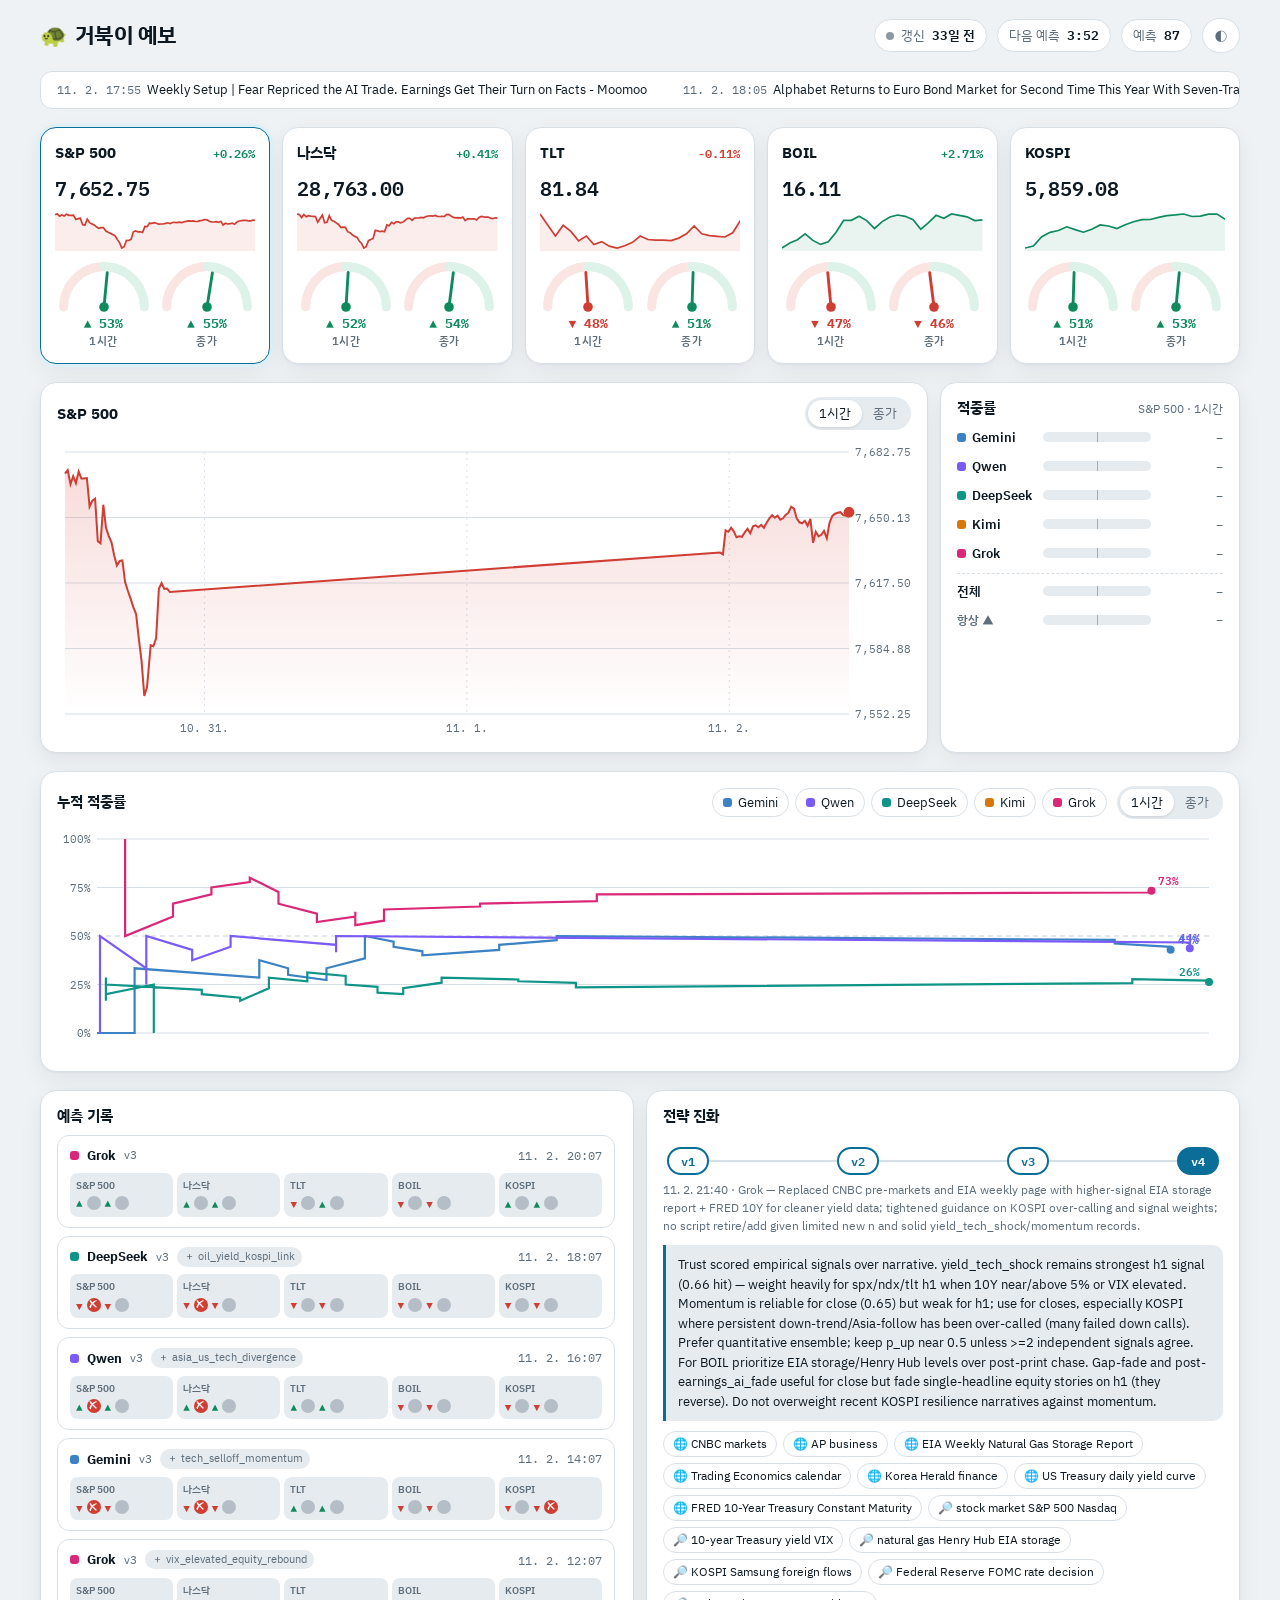
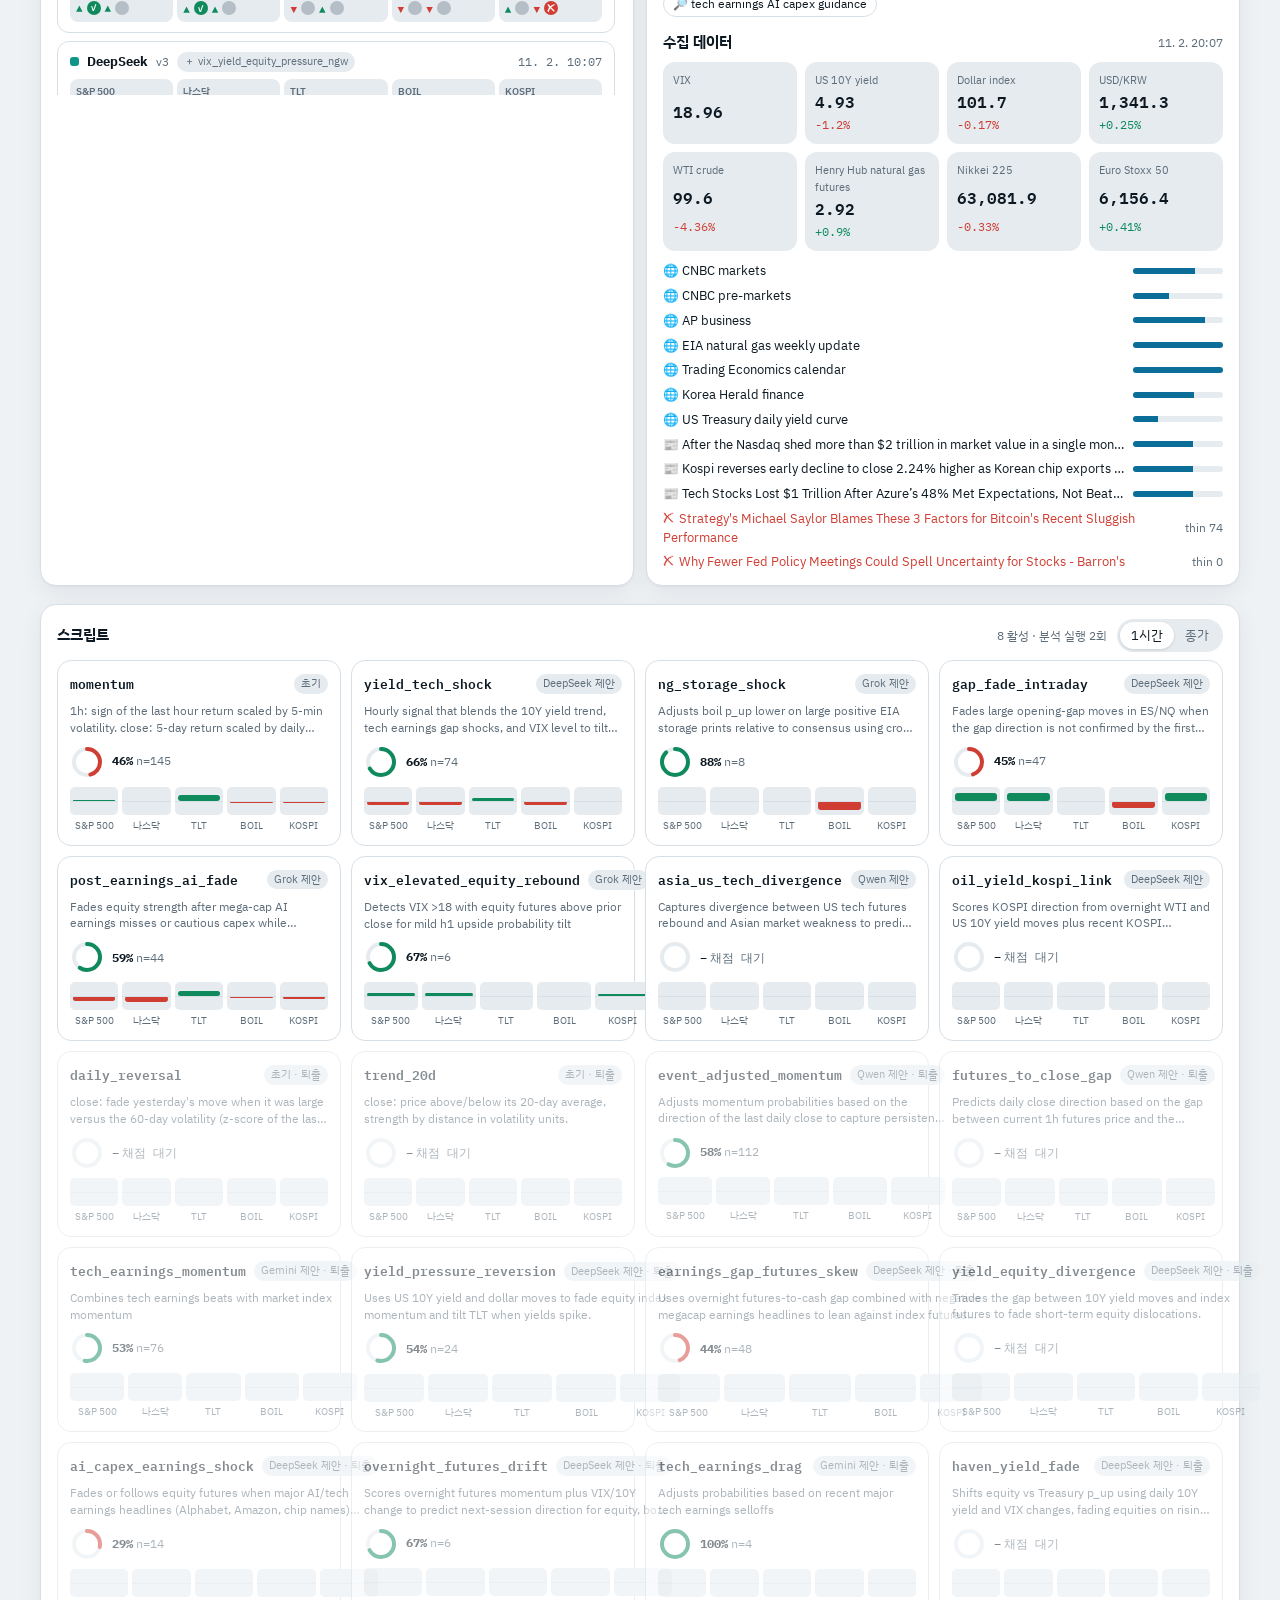
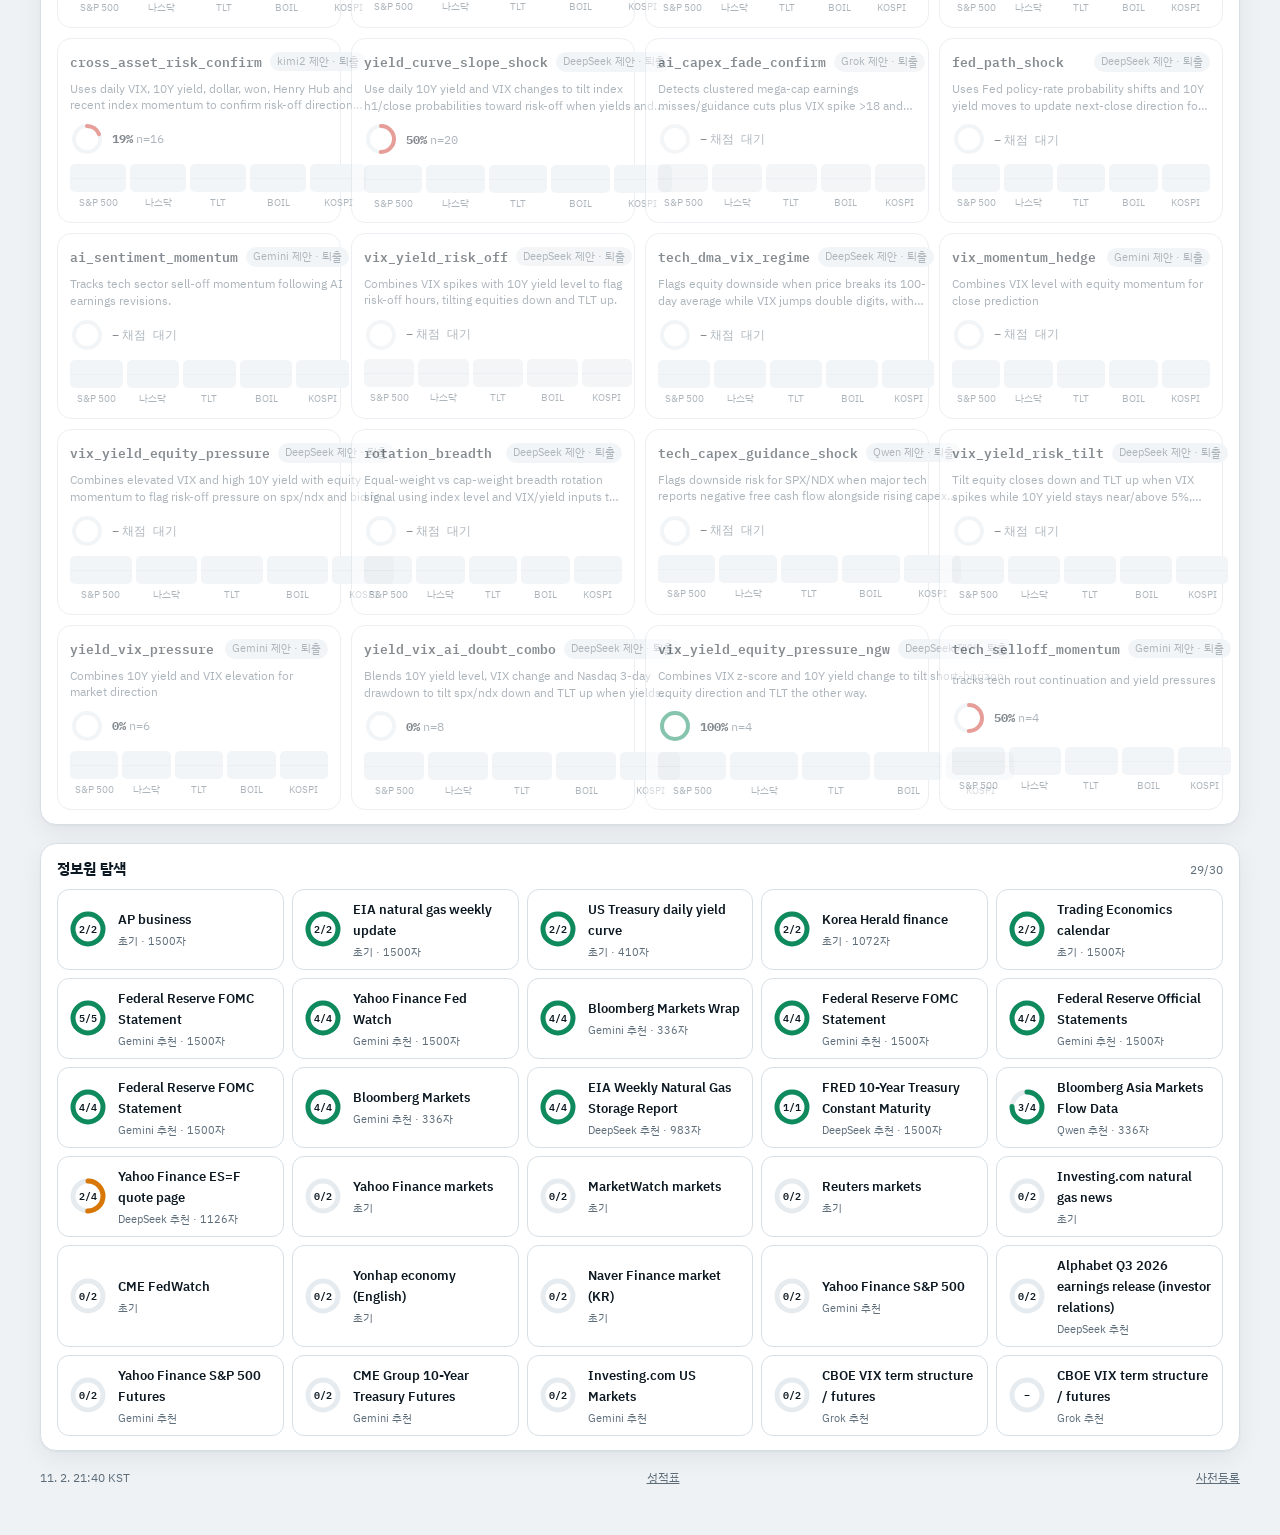
==== commit 1132053e: "site: from turtle-forecast-src" ====
--- a/index.html
+++ b/index.html
@@ -237,7 +237,7 @@
     <div class="lab" id="lab"></div>
   </div>
 
-  <div class="foot"><span id="gen"></span><a href="https://github.com/junghh21/turtle-forecast/blob/main/PREREG.md" target="_blank" rel="noopener">사전등록</a></div>
+  <div class="foot"><span id="gen"></span><a href="scorecard/">성적표</a><a href="https://github.com/junghh21/turtle-forecast/blob/main/PREREG.md" target="_blank" rel="noopener">사전등록</a></div>
 </div>
 <script>
 const $ = (id) => document.getElementById(id);
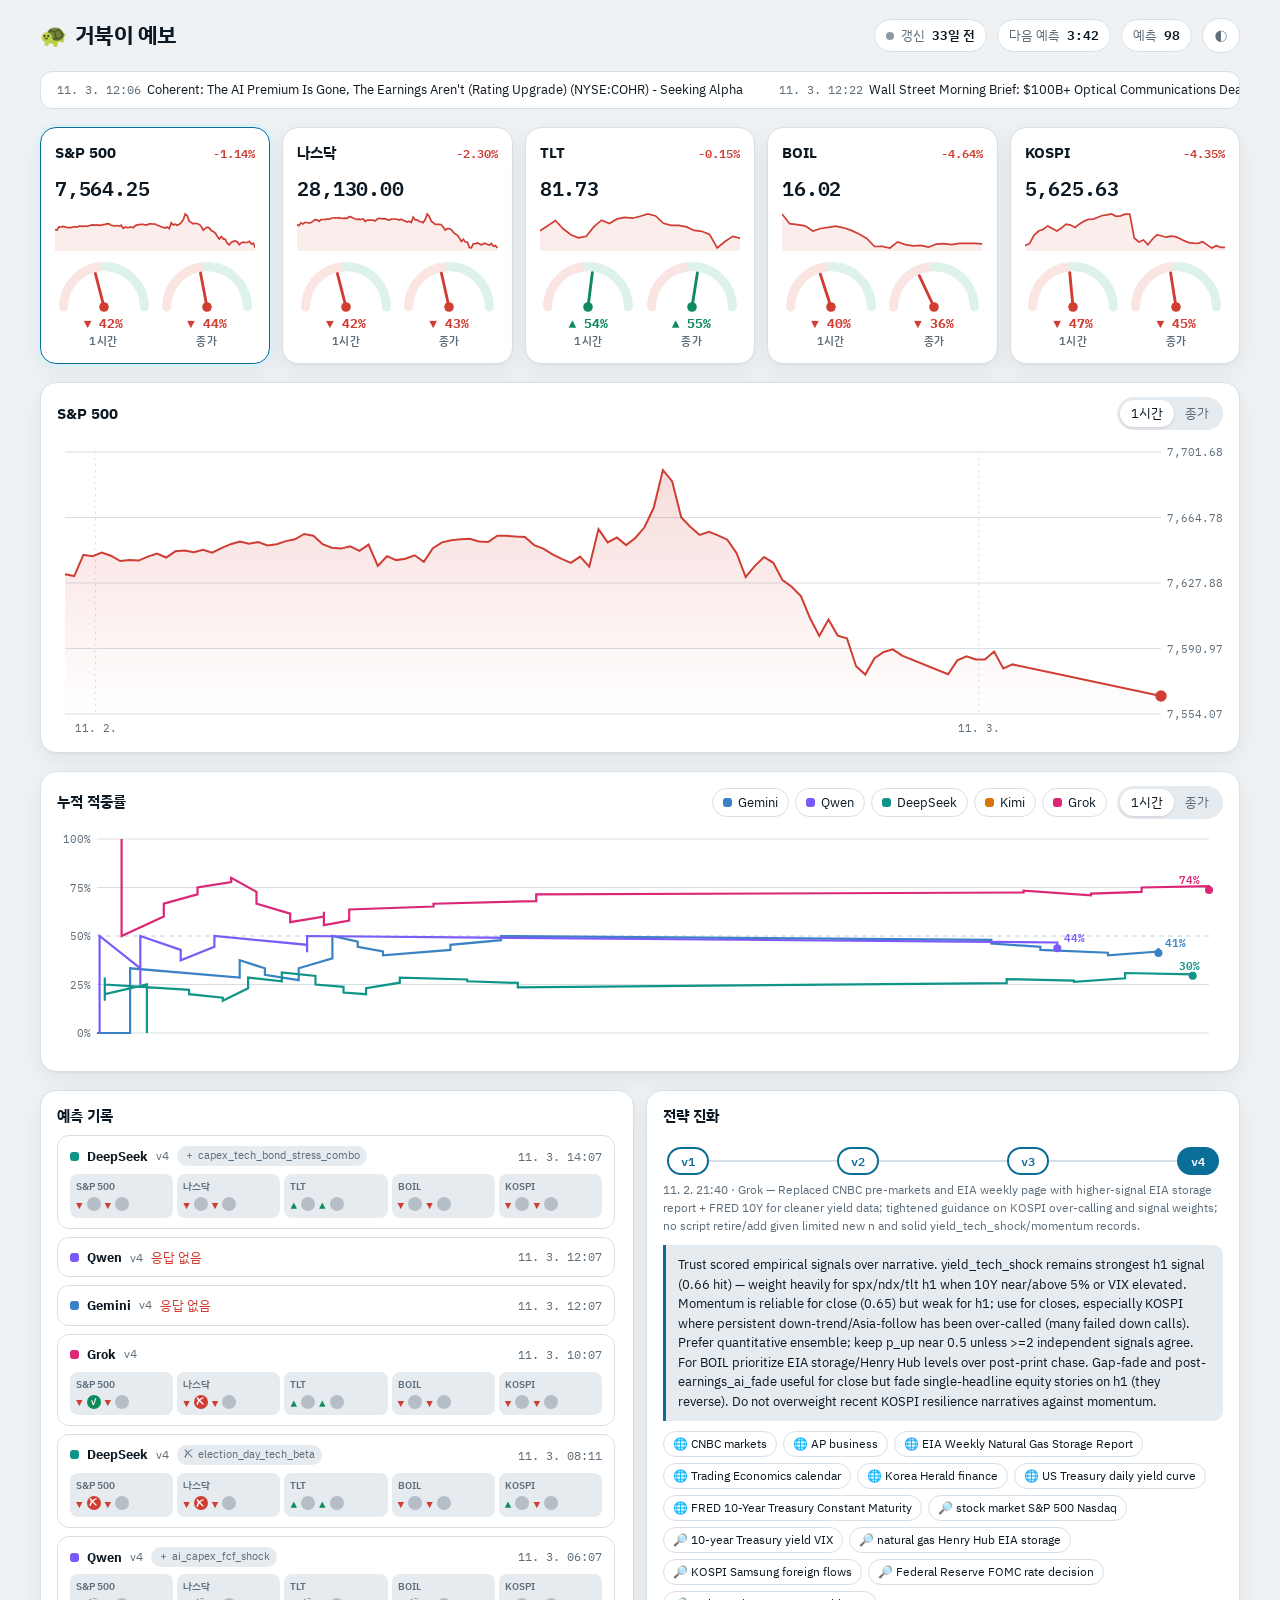
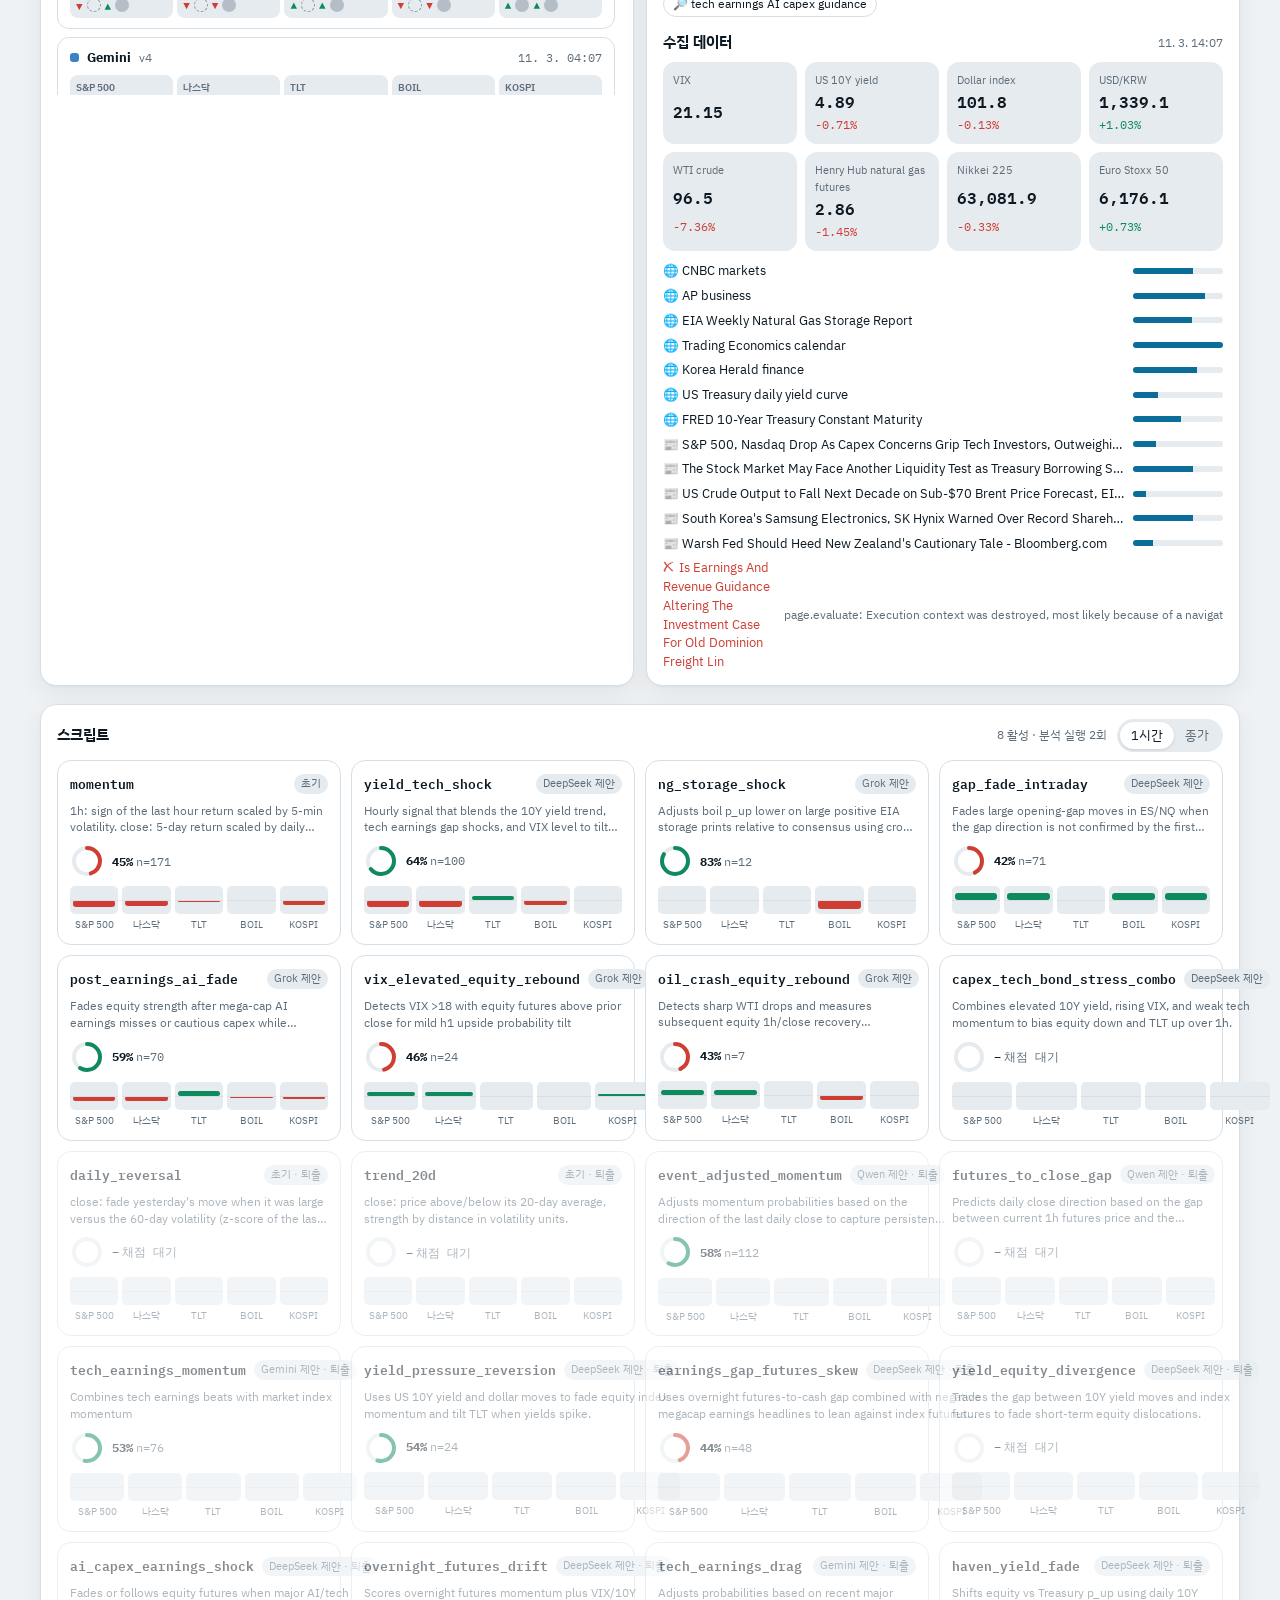
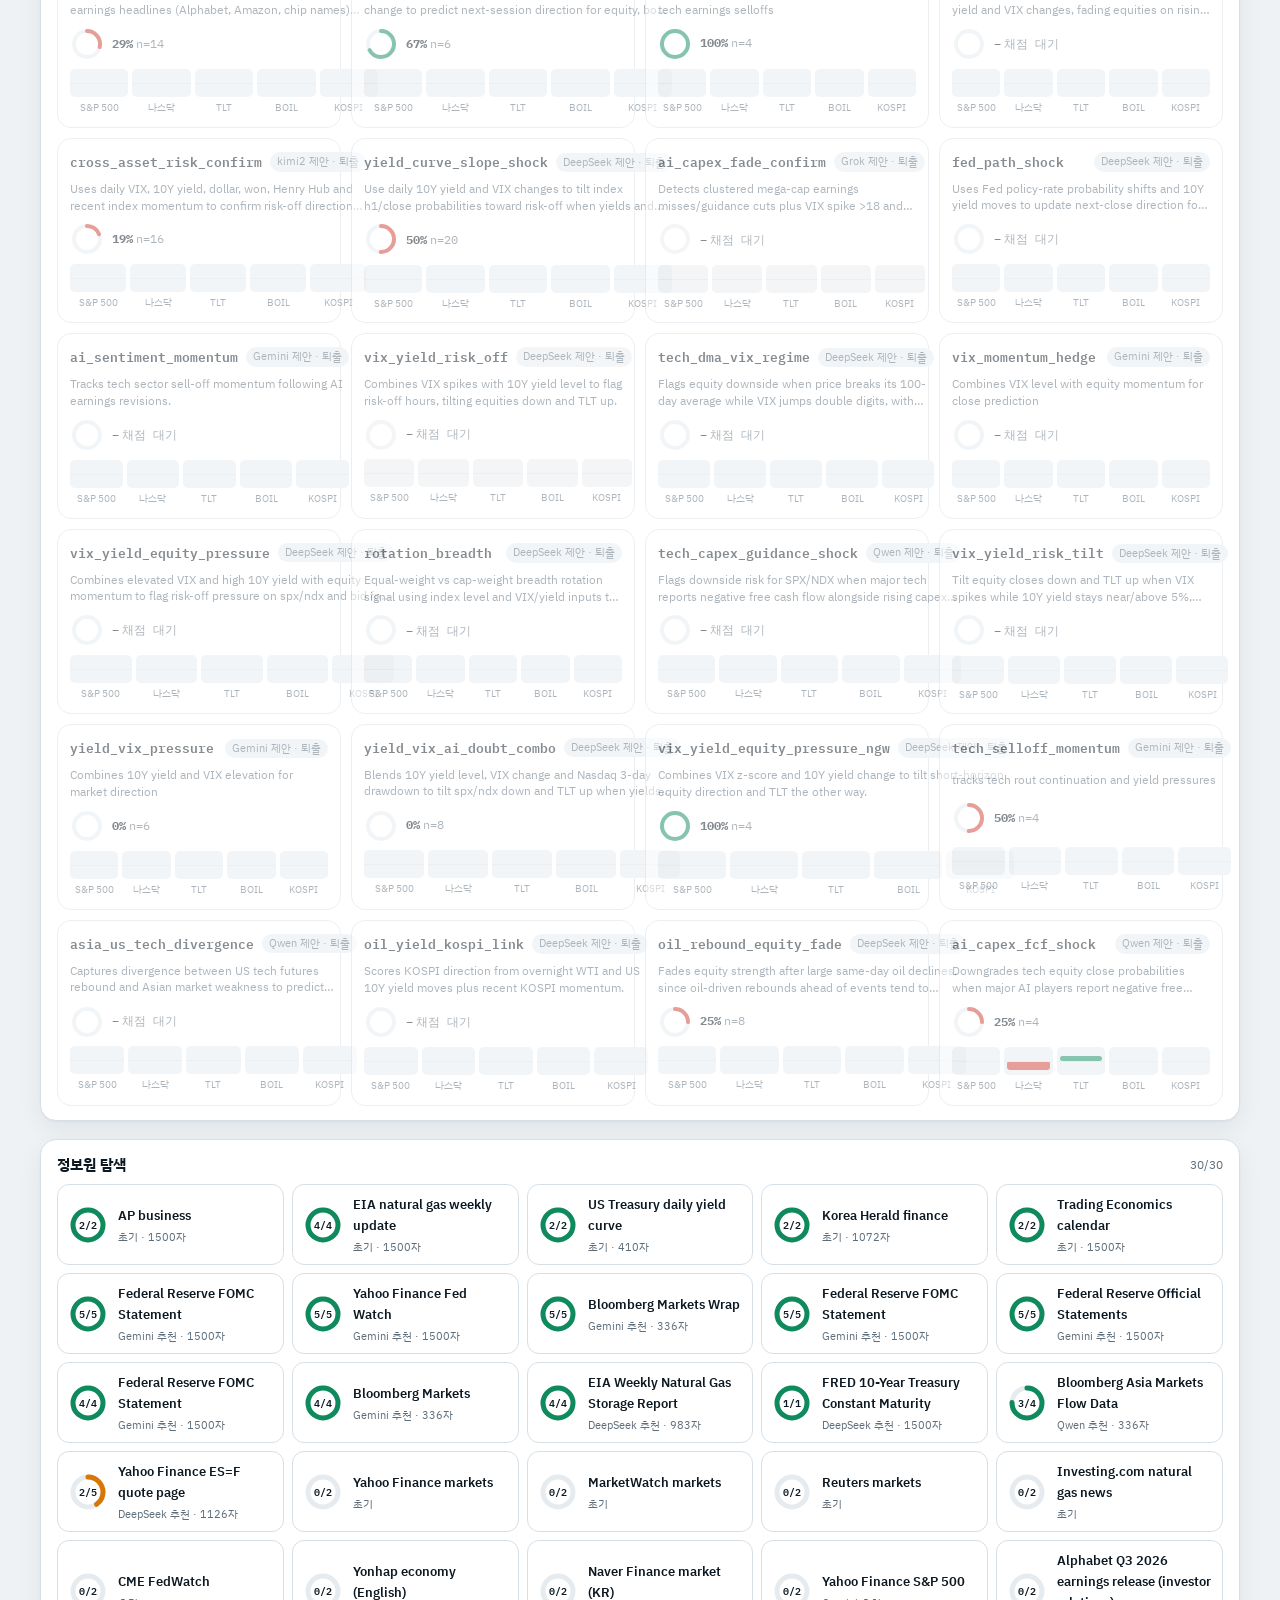
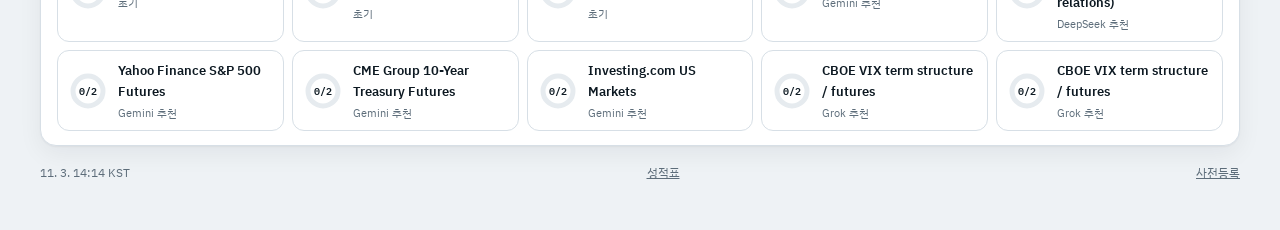
==== commit dbd6fd4e: "site: forecast chart per-LLM prediction rays, hit-rate panel removed" ====
--- a/index.html
+++ b/index.html
@@ -78,8 +78,7 @@
 .dial .needle{transform-origin:50px 50px;transition:transform 1.1s cubic-bezier(.3,1.4,.4,1)}
 .dial .lbl{font-size:10.5px;color:var(--muted);font-weight:600;letter-spacing:.04em}
 .dial .val{font-size:13px;font-weight:700}
-.focus{display:grid;grid-template-columns:minmax(0,1fr) 300px;gap:12px}
-@media (max-width:900px){.focus{grid-template-columns:1fr}}
+.focus{display:grid;grid-template-columns:minmax(0,1fr);gap:12px}
 .panel{background:var(--surface);border:1px solid var(--line);border-radius:16px;box-shadow:var(--shadow);padding:14px 16px;position:relative;min-width:0}
 .ph{display:flex;align-items:center;gap:10px;flex-wrap:wrap;margin-bottom:8px}
 .ph h2{font-size:15px;font-weight:700;margin-right:auto}
@@ -200,10 +199,6 @@
       <svg class="chart" id="chart" role="img" aria-label="가격과 예측 표시"></svg>
       <div class="tip" id="tip"></div>
     </div>
-    <div class="panel">
-      <div class="ph"><h2>적중률</h2><span class="vmeta" id="b-sub"></span></div>
-      <div class="board" id="board"></div>
-    </div>
   </div>
 
   <div class="panel">
@@ -336,9 +331,11 @@
   const xt = days.map((t) => `<line x1="${X(t)}" x2="${X(t)}" y1="${T}" y2="${H - B}" stroke="var(--line)" stroke-dasharray="2 4"/><text x="${X(t)}" y="${H - 6}" text-anchor="middle">${new Date(t * 1000).toLocaleDateString('ko-KR', { timeZone: 'Asia/Seoul', month: 'numeric', day: 'numeric' })}</text>`).join('');
   const mk = marks.map((m, i) => {
     const x = X(m.t), y = Y(m.px), up = m.pr.dir === 'up';
-    const fill = !m.res ? 'var(--wait)' : m.res.status ? 'var(--wait)' : m.res.hit ? 'var(--up)' : 'var(--down)';
-    const tri = up ? `M${x},${y - 13} l6,9 h-12z` : `M${x},${y + 13} l6,-9 h-12z`;
-    return `<g class="mk" data-i="${i}" style="transform-origin:${x}px ${y}px"><circle cx="${x}" cy="${y}" r="3.5" fill="${PC[m.p.provider]}"/><path d="${tri}" fill="${fill}"/></g>`;
+    const ring = !m.res ? 'var(--wait)' : m.res.status ? 'var(--wait)' : m.res.hit ? 'var(--up)' : 'var(--down)';
+    const c = PC[m.p.provider];
+    const xe = X(Math.min(x1, FHZ === '1h' ? m.t + 3600 : x1)), ye = y + (up ? -1 : 1) * (6 + 22 * Math.abs(m.pr.p_up - .5) * 2);
+    const tri = up ? `M${xe},${ye - 5} l4,7 h-8z` : `M${xe},${ye + 5} l4,-7 h-8z`;
+    return `<g class="mk" data-i="${i}" style="transform-origin:${x}px ${y}px"><line x1="${x}" y1="${y}" x2="${xe}" y2="${ye}" stroke="${c}" stroke-width="1.8" stroke-dasharray="4 3" opacity=".9"/><path d="${tri}" fill="${c}"/><circle cx="${x}" cy="${y}" r="4.5" fill="${c}" stroke="${ring}" stroke-width="2"/></g>`;
   }).join('');
   const col = s.at(-1)[1] >= s[0][1] ? 'var(--up)' : 'var(--down)';
   svg.innerHTML = `<defs><linearGradient id="fg" x1="0" x2="0" y1="0" y2="1"><stop offset="0" stop-color="${col}" stop-opacity=".18"/><stop offset="1" stop-color="${col}" stop-opacity="0"/></linearGradient></defs>
@@ -355,7 +352,7 @@
     if (g) {
       const m = marks[+g.dataset.i];
       const res = !m.res ? '채점 대기' : m.res.status ? '채점 안 함' : m.res.hit ? '✓ 적중' : '✗ 빗나감';
-      tip.innerHTML = `<b style="color:${PC[m.p.provider]}">${PROV[m.p.provider]}</b> · ${kst(m.p.at)}<br>${m.pr.dir === 'up' ? '▲ 상승' : '▼ 하락'} ${pct(m.pr.p_up)} · <b>${res}</b>${m.p.parsed.reason ? `<br><span style="opacity:.8">${esc(m.p.parsed.reason)}</span>` : ''}`;
+      tip.innerHTML = `<b style="color:${PC[m.p.provider]}">${PROV[m.p.provider]}</b> · ${kst(m.p.at)}<br>${m.pr.dir === 'up' ? '▲ 상승' : '▼ 하락'} ${pct(m.pr.p_up)} · 기준가 ${fmtPx(m.px)} · <b>${res}</b>${m.p.parsed.reason ? `<br><span style="opacity:.8">${esc(m.p.parsed.reason)}</span>` : ''}`;
     } else {
       let best = s[0]; for (const p of s) if (Math.abs(p[0] - t) < Math.abs(best[0] - t)) best = p;
       tip.innerHTML = `<b class="num">${fmtPx(best[1])}</b><br>${kst(new Date(best[0] * 1000).toISOString())}`;
@@ -372,6 +369,7 @@
 
 const nd = (s) => s.n + (s.days ? ` · ${s.days}일` : '');
 function renderBoard() {
+  if (!$('board')) return;
   const mx = D.report?.matrix || {};
   const rows = Object.keys(PROV).map((p) => ({ p, s: mx[p]?.[SEL]?.[FHZ] })).sort((a, b) => (b.s?.hit ?? -1) - (a.s?.hit ?? -1));
   const pooled = D.report?.assets?.[SEL]?.[FHZ];
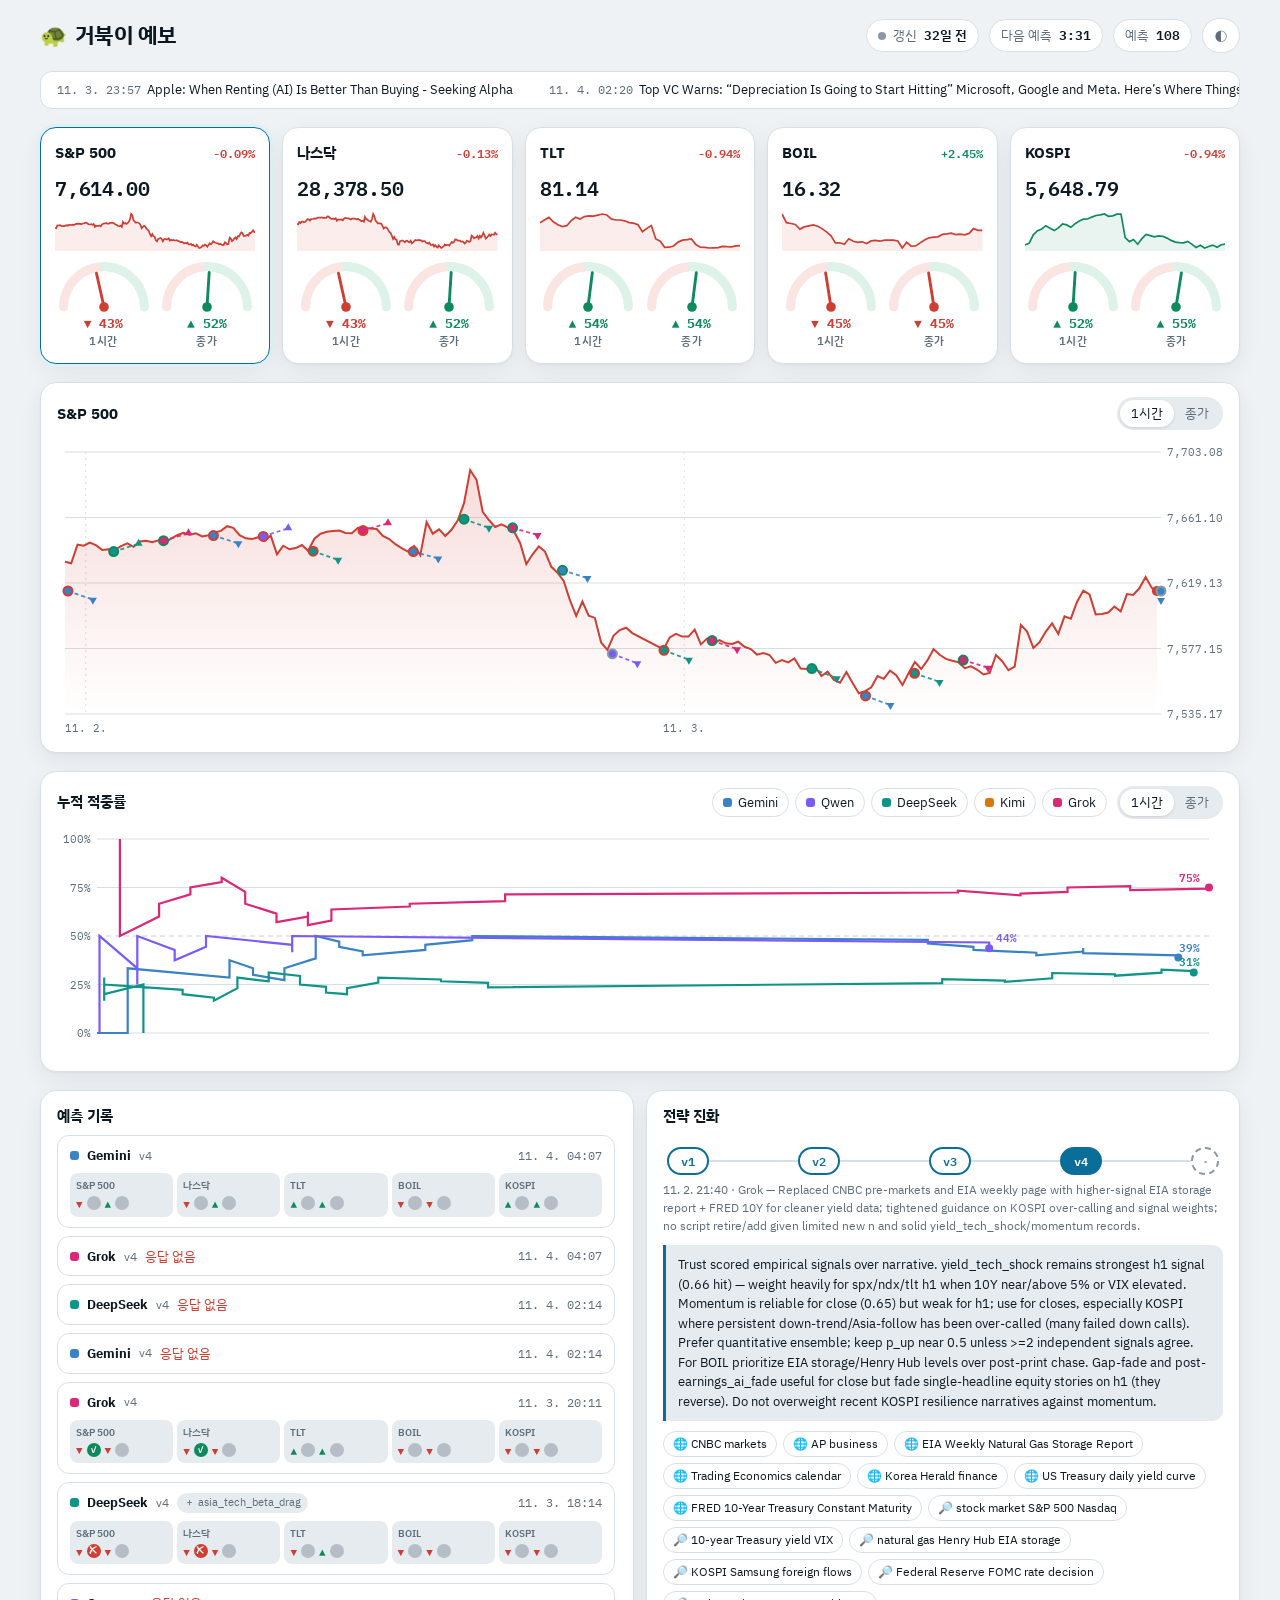
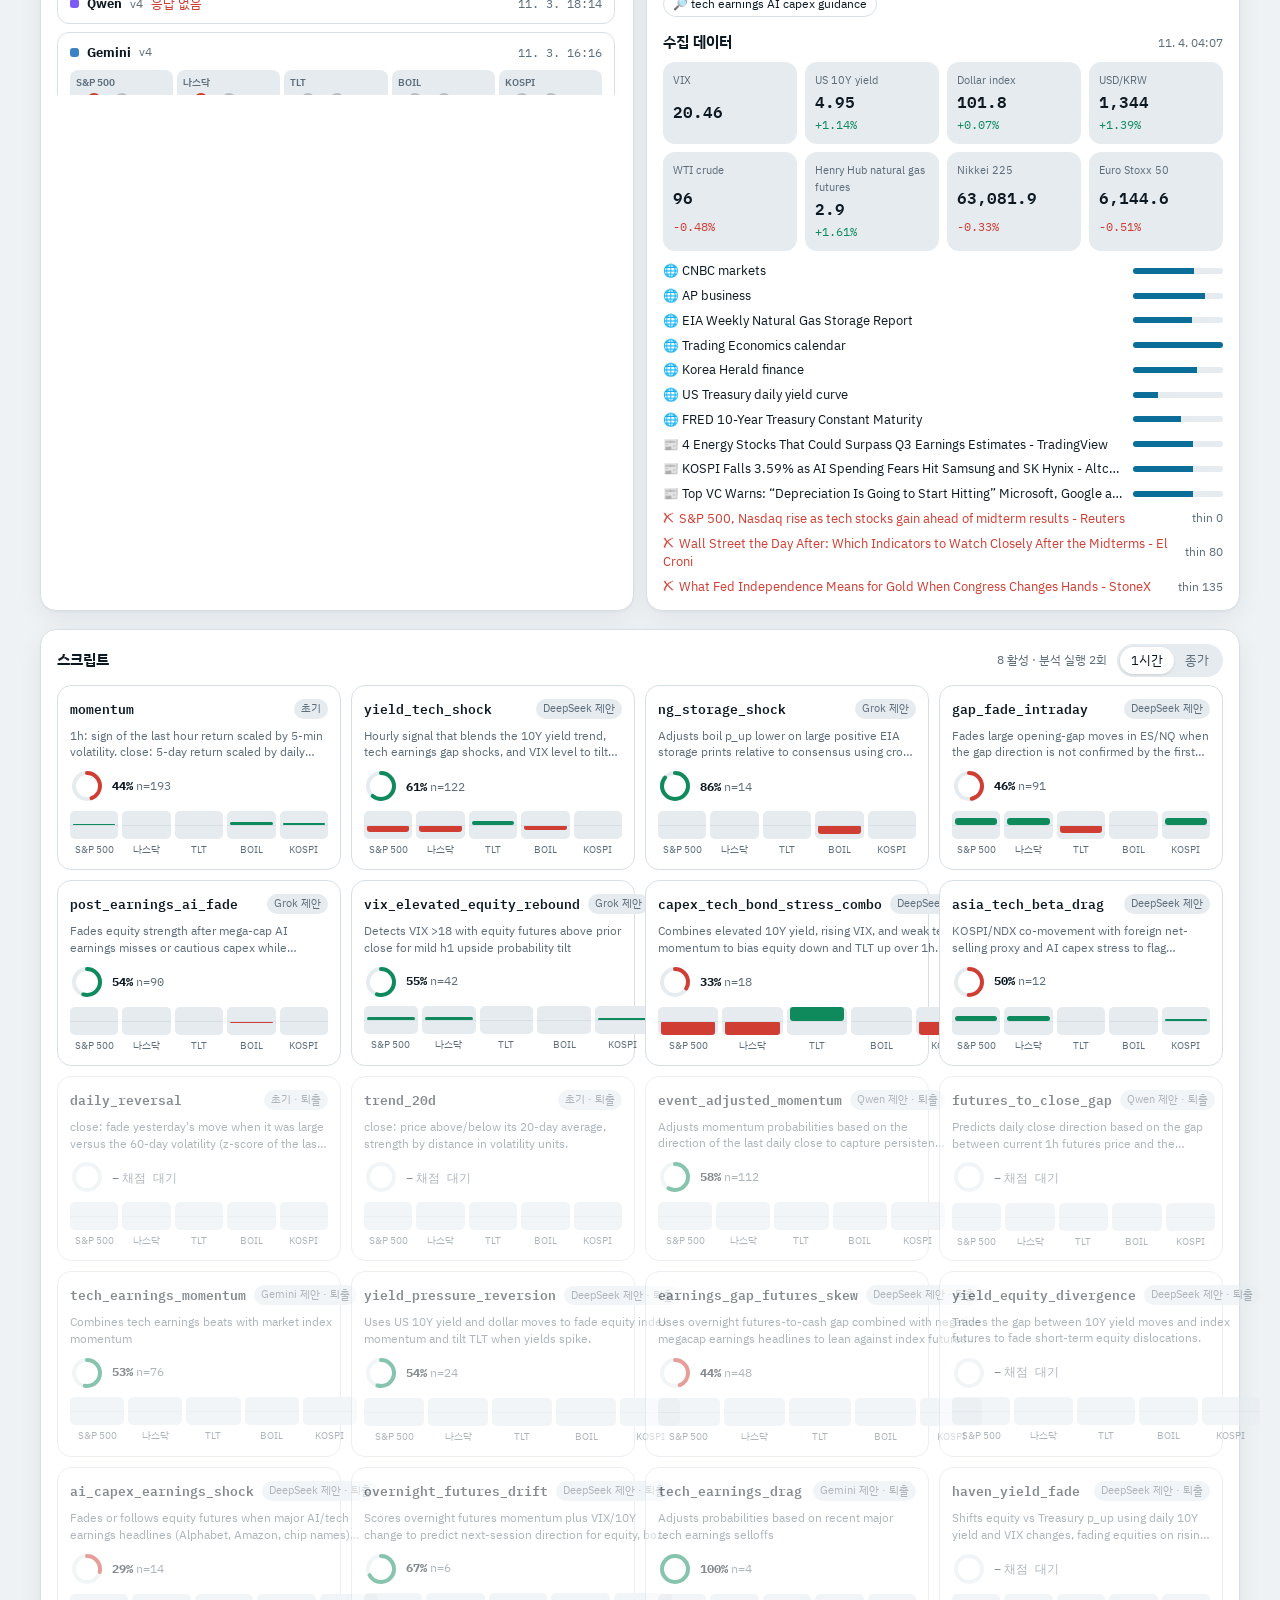
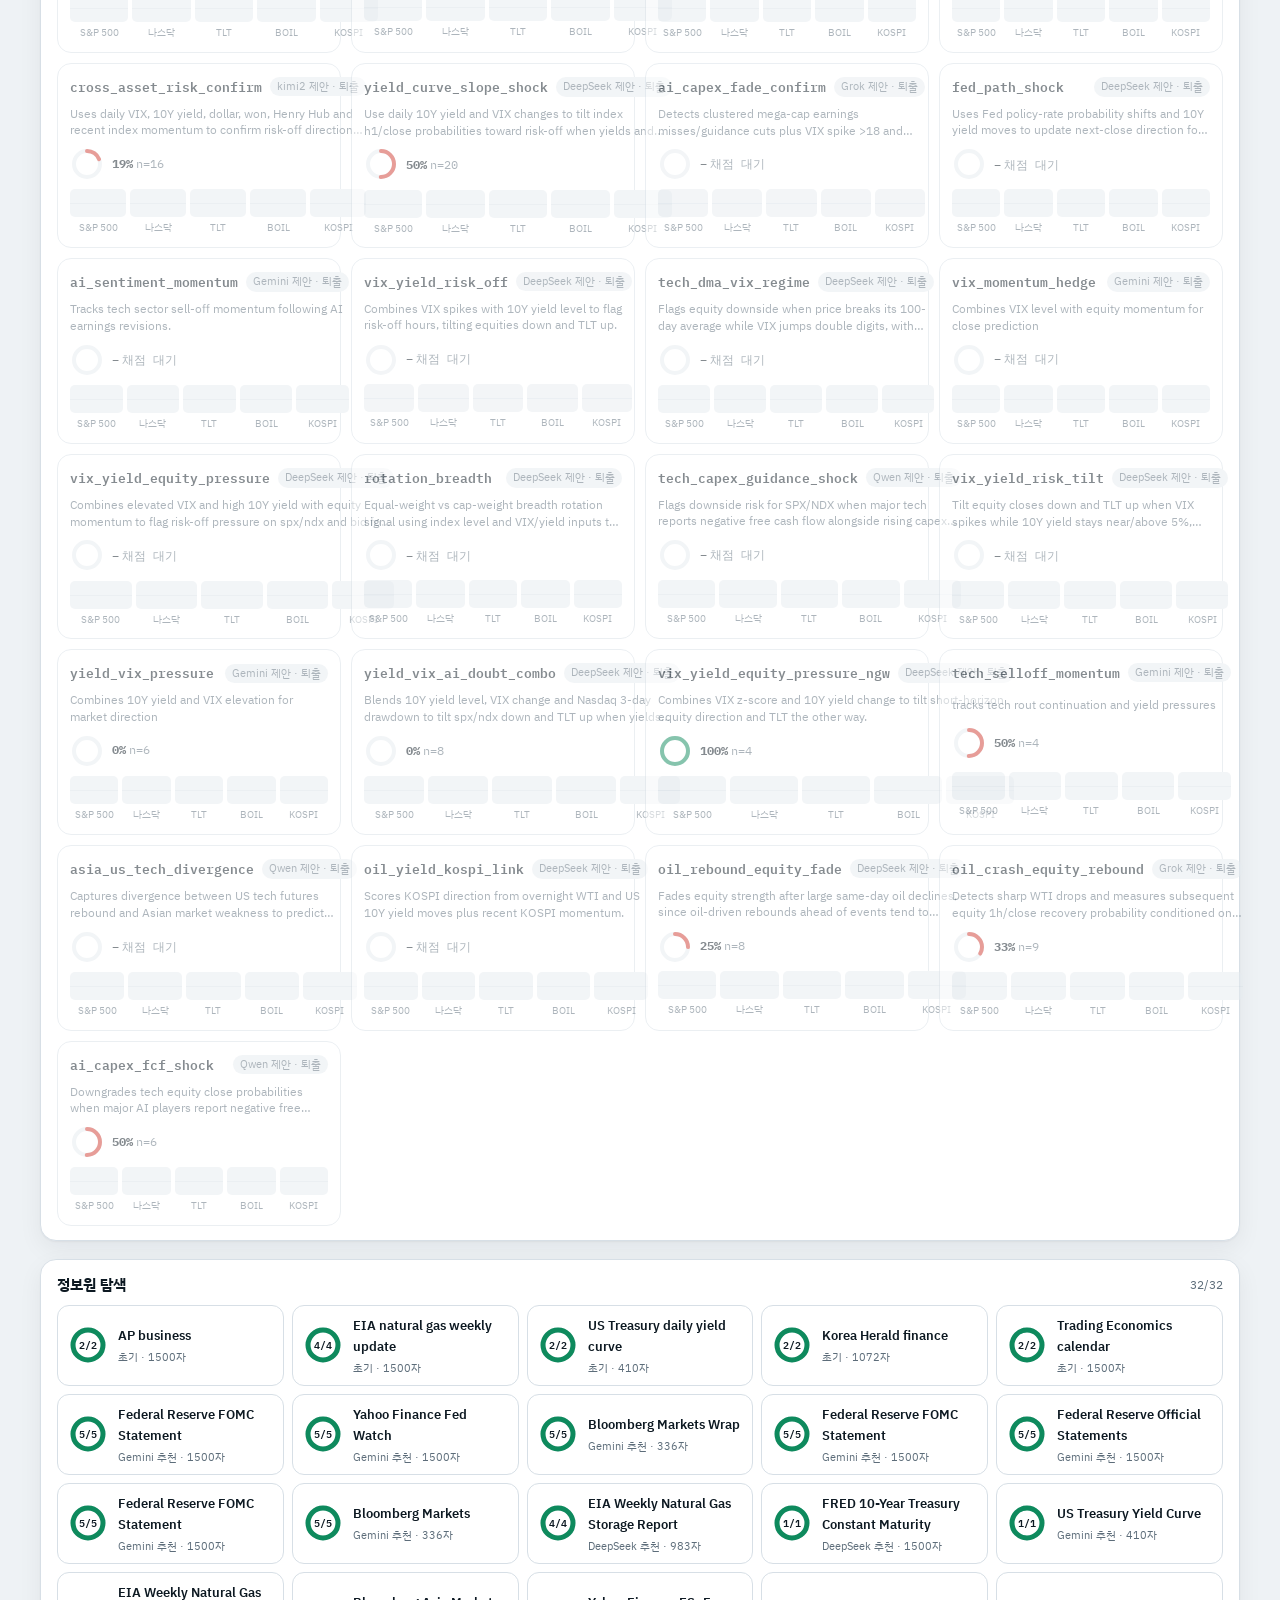
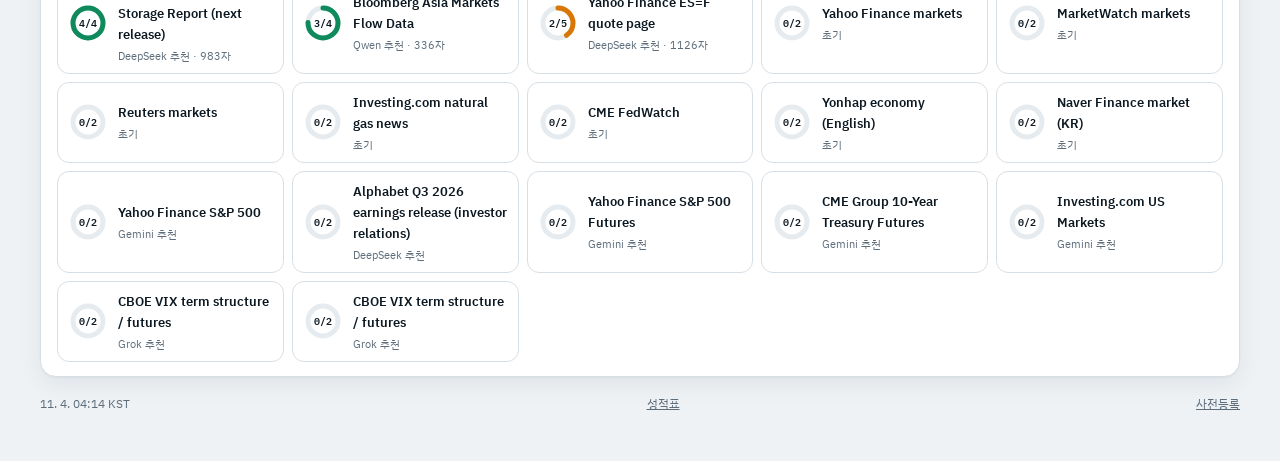
==== commit c1a57f3b: "focus chart: per-LLM price-target triangles at the predicted time (1h and close)" ====
--- a/index.html
+++ b/index.html
@@ -318,12 +318,14 @@
   const W = svg.clientWidth || 800, H = 300, L = 8, R = 62, T = 14, B = 24;
   svg.setAttribute('viewBox', `0 0 ${W} ${H}`);
   if (s.length < 2) { svg.innerHTML = `<text x="${W / 2}" y="${H / 2}" text-anchor="middle">–</text>`; renderBoard(); return; }
-  const marks = D.predictions.filter((p) => p.parsed?.assets?.[SEL]?.[FHZ] && ON[p.provider]).map((p) => {
-    const t = new Date(p.at) / 1000, px = p.assets?.[SEL]?.last?.price;
-    return { p, t, px, pr: p.parsed.assets[SEL][FHZ], res: p.result?.[SEL]?.[FHZ] };
+  const PK = FHZ === '1h' ? 'h1' : 'close';
+  const marks = D.predictions.filter((p) => p.parsed?.assets?.[SEL]?.[PK] && ON[p.provider]).map((p) => {
+    const t = new Date(p.at) / 1000, px = FHZ === '1h' ? p.assets?.[SEL]?.last?.price : p.assets?.[SEL]?.ref?.close, pr = p.parsed.assets[SEL][PK];
+    const ca = p.assets?.[SEL]?.close_at, tt = FHZ === '1h' ? t + 3600 : ca ? new Date(ca) / 1000 : null;
+    return { p, t, px, pr, tt, tp: pr.price ?? null, res: p.result?.[SEL]?.[FHZ] };
   }).filter((m) => m.px != null && m.t >= s[0][0]);
-  const xs = s.map((d) => d[0]), ys = [...s.map((d) => d[1]), ...marks.map((m) => m.px)];
-  const x0 = xs[0], x1 = Math.max(xs.at(-1), ...marks.map((m) => m.t)), y0 = Math.min(...ys), y1 = Math.max(...ys), pad = (y1 - y0) * .08 || 1;
+  const xs = s.map((d) => d[0]), ys = [...s.map((d) => d[1]), ...marks.map((m) => m.px), ...marks.filter((m) => m.tp != null && m.tt != null).map((m) => m.tp)];
+  const x0 = xs[0], x1 = Math.max(xs.at(-1), ...marks.map((m) => m.t), ...marks.filter((m) => m.tp != null && m.tt != null).map((m) => m.tt)), y0 = Math.min(...ys), y1 = Math.max(...ys), pad = (y1 - y0) * .08 || 1;
   const X = (t) => L + (t - x0) / ((x1 - x0) || 1) * (W - L - R), Y = (y) => T + (1 - (y - (y0 - pad)) / ((y1 - y0) + 2 * pad)) * (H - T - B);
   const d = s.map((p, i) => `${i ? 'L' : 'M'}${X(p[0]).toFixed(1)},${Y(p[1]).toFixed(1)}`).join('');
   const ticks = [0, .25, .5, .75, 1].map((k) => { const v = y0 - pad + k * ((y1 - y0) + 2 * pad); return `<line x1="${L}" x2="${W - R}" y1="${Y(v)}" y2="${Y(v)}" stroke="var(--line)"/><text x="${W - R + 6}" y="${Y(v) + 4}">${fmtPx(v)}</text>`; }).join('');
@@ -333,8 +335,9 @@
     const x = X(m.t), y = Y(m.px), up = m.pr.dir === 'up';
     const ring = !m.res ? 'var(--wait)' : m.res.status ? 'var(--wait)' : m.res.hit ? 'var(--up)' : 'var(--down)';
     const c = PC[m.p.provider];
-    const xe = X(Math.min(x1, FHZ === '1h' ? m.t + 3600 : x1)), ye = y + (up ? -1 : 1) * (6 + 22 * Math.abs(m.pr.p_up - .5) * 2);
-    const tri = up ? `M${xe},${ye - 5} l4,7 h-8z` : `M${xe},${ye + 5} l4,-7 h-8z`;
+    const priced = m.tp != null && m.tt != null;
+    const xe = priced ? X(m.tt) : X(Math.min(x1, FHZ === '1h' ? m.t + 3600 : x1)), ye = priced ? Y(m.tp) : y + (up ? -1 : 1) * (6 + 22 * Math.abs(m.pr.p_up - .5) * 2);
+    const tri = (priced ? m.tp >= m.px : up) ? `M${xe},${ye - 5} l4,7 h-8z` : `M${xe},${ye + 5} l4,-7 h-8z`;
     return `<g class="mk" data-i="${i}" style="transform-origin:${x}px ${y}px"><line x1="${x}" y1="${y}" x2="${xe}" y2="${ye}" stroke="${c}" stroke-width="1.8" stroke-dasharray="4 3" opacity=".9"/><path d="${tri}" fill="${c}"/><circle cx="${x}" cy="${y}" r="4.5" fill="${c}" stroke="${ring}" stroke-width="2"/></g>`;
   }).join('');
   const col = s.at(-1)[1] >= s[0][1] ? 'var(--up)' : 'var(--down)';
@@ -352,7 +355,7 @@
     if (g) {
       const m = marks[+g.dataset.i];
       const res = !m.res ? '채점 대기' : m.res.status ? '채점 안 함' : m.res.hit ? '✓ 적중' : '✗ 빗나감';
-      tip.innerHTML = `<b style="color:${PC[m.p.provider]}">${PROV[m.p.provider]}</b> · ${kst(m.p.at)}<br>${m.pr.dir === 'up' ? '▲ 상승' : '▼ 하락'} ${pct(m.pr.p_up)} · 기준가 ${fmtPx(m.px)} · <b>${res}</b>${m.p.parsed.reason ? `<br><span style="opacity:.8">${esc(m.p.parsed.reason)}</span>` : ''}`;
+      tip.innerHTML = `<b style="color:${PC[m.p.provider]}">${PROV[m.p.provider]}</b> · ${kst(m.p.at)}<br>${m.pr.dir === 'up' ? '▲ 상승' : '▼ 하락'} ${pct(m.pr.p_up)} · 기준가 ${fmtPx(m.px)}${m.tp != null ? ` · 예측가 <b>${fmtPx(m.tp)}</b>` : ''} · <b>${res}</b>${m.p.parsed.reason ? `<br><span style="opacity:.8">${esc(m.p.parsed.reason)}</span>` : ''}`;
     } else {
       let best = s[0]; for (const p of s) if (Math.abs(p[0] - t) < Math.abs(best[0] - t)) best = p;
       tip.innerHTML = `<b class="num">${fmtPx(best[1])}</b><br>${kst(new Date(best[0] * 1000).toISOString())}`;
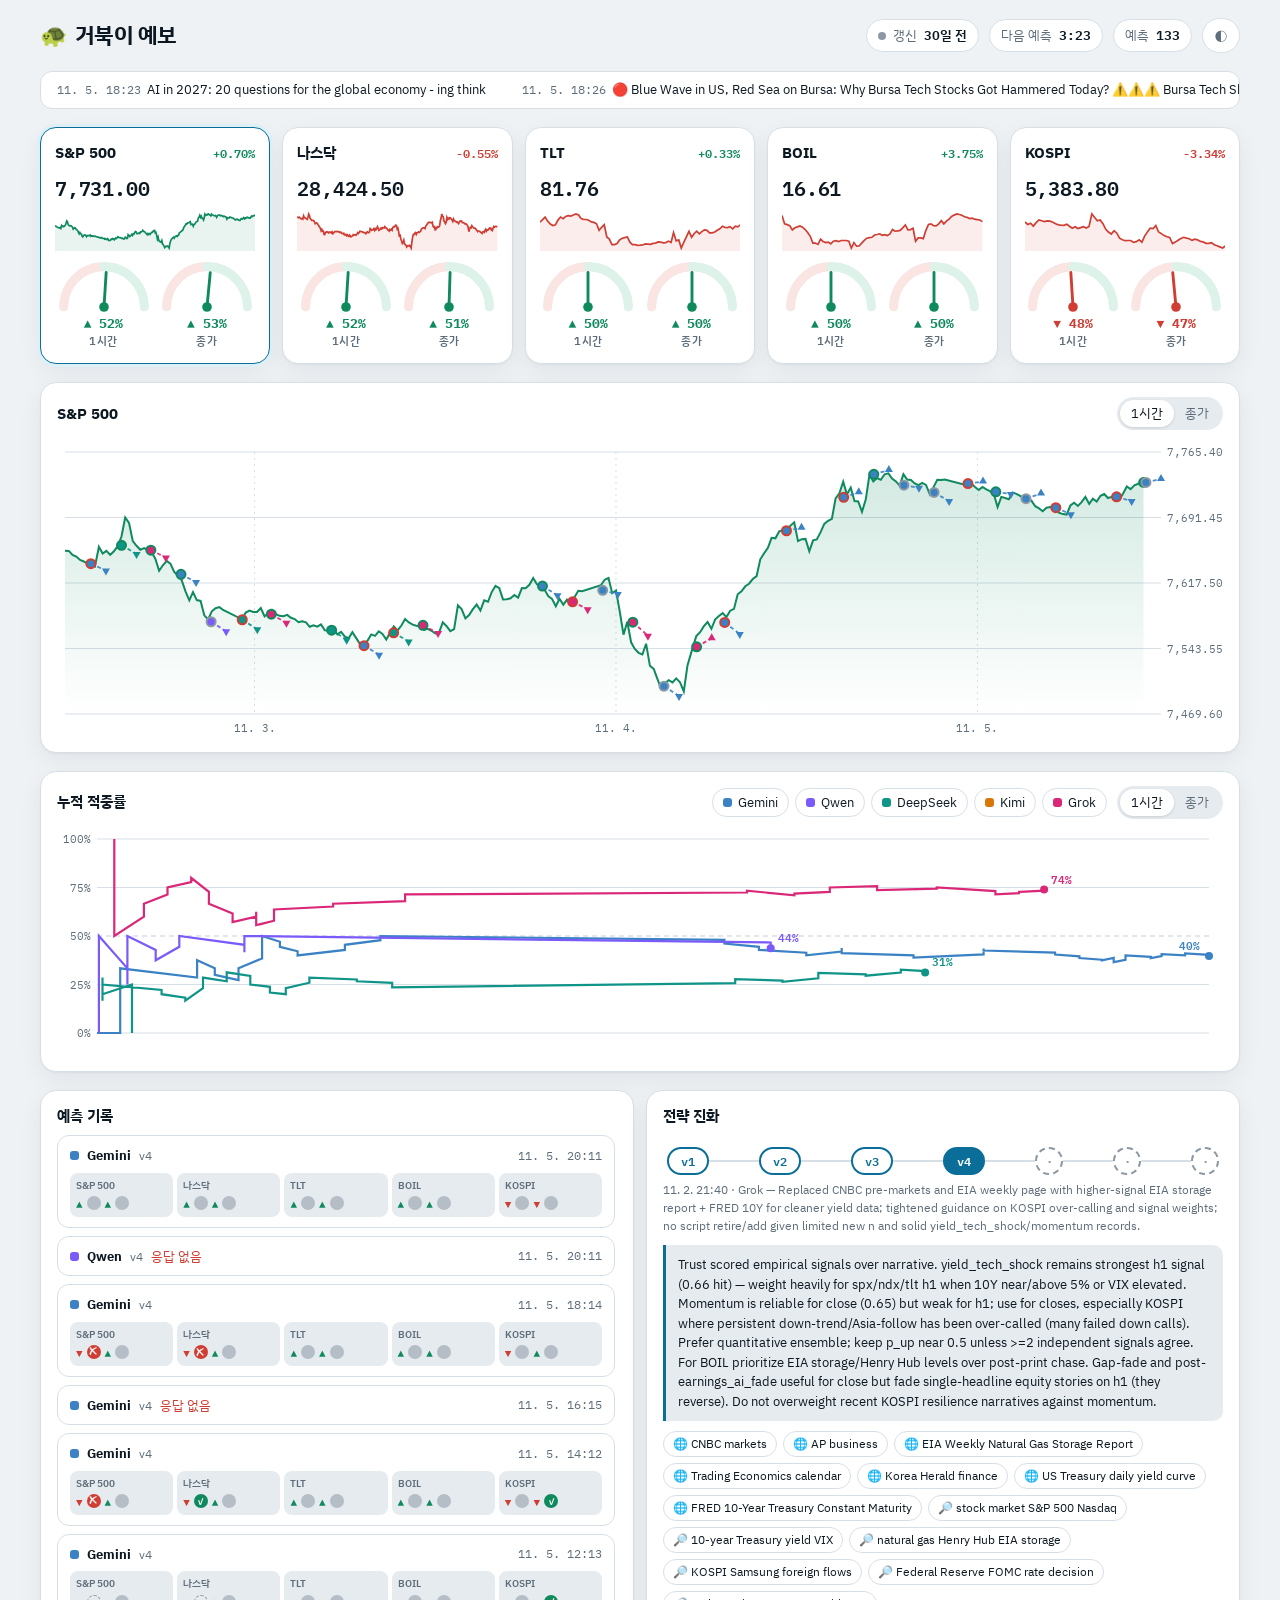
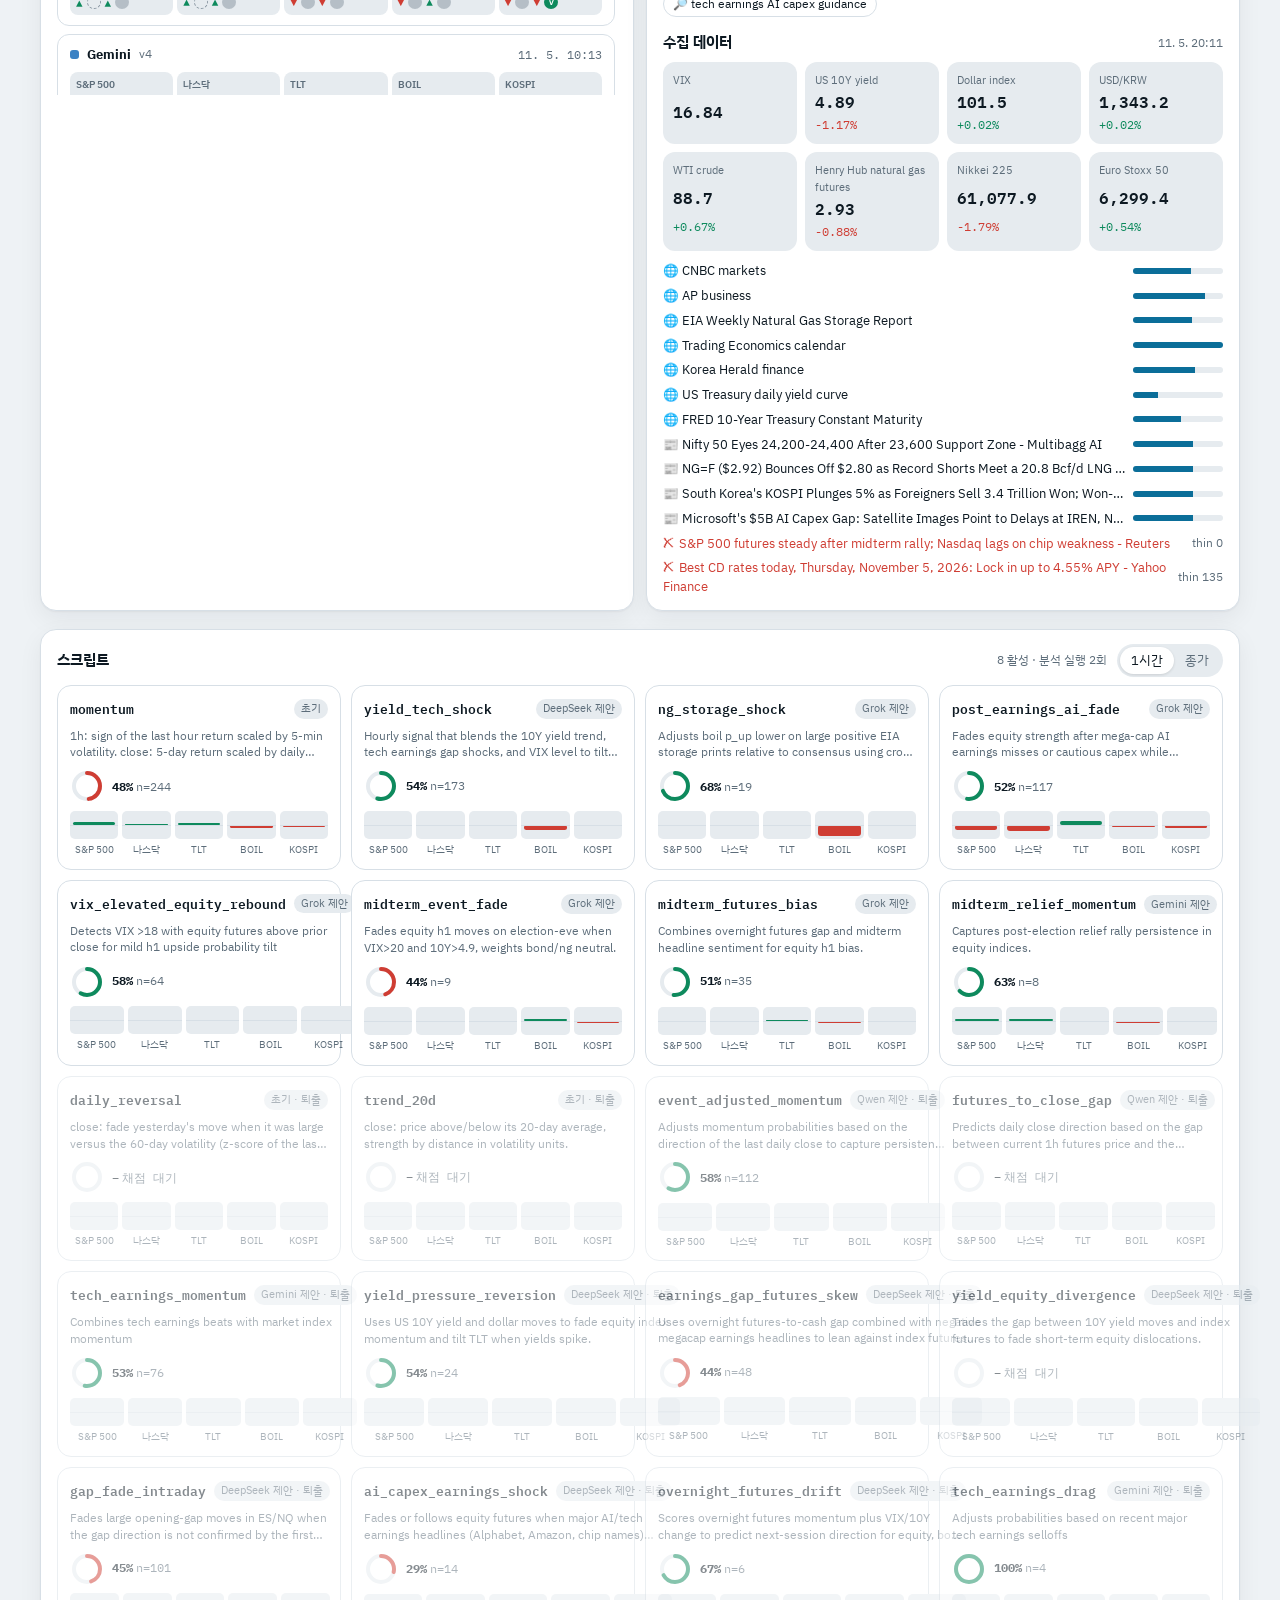
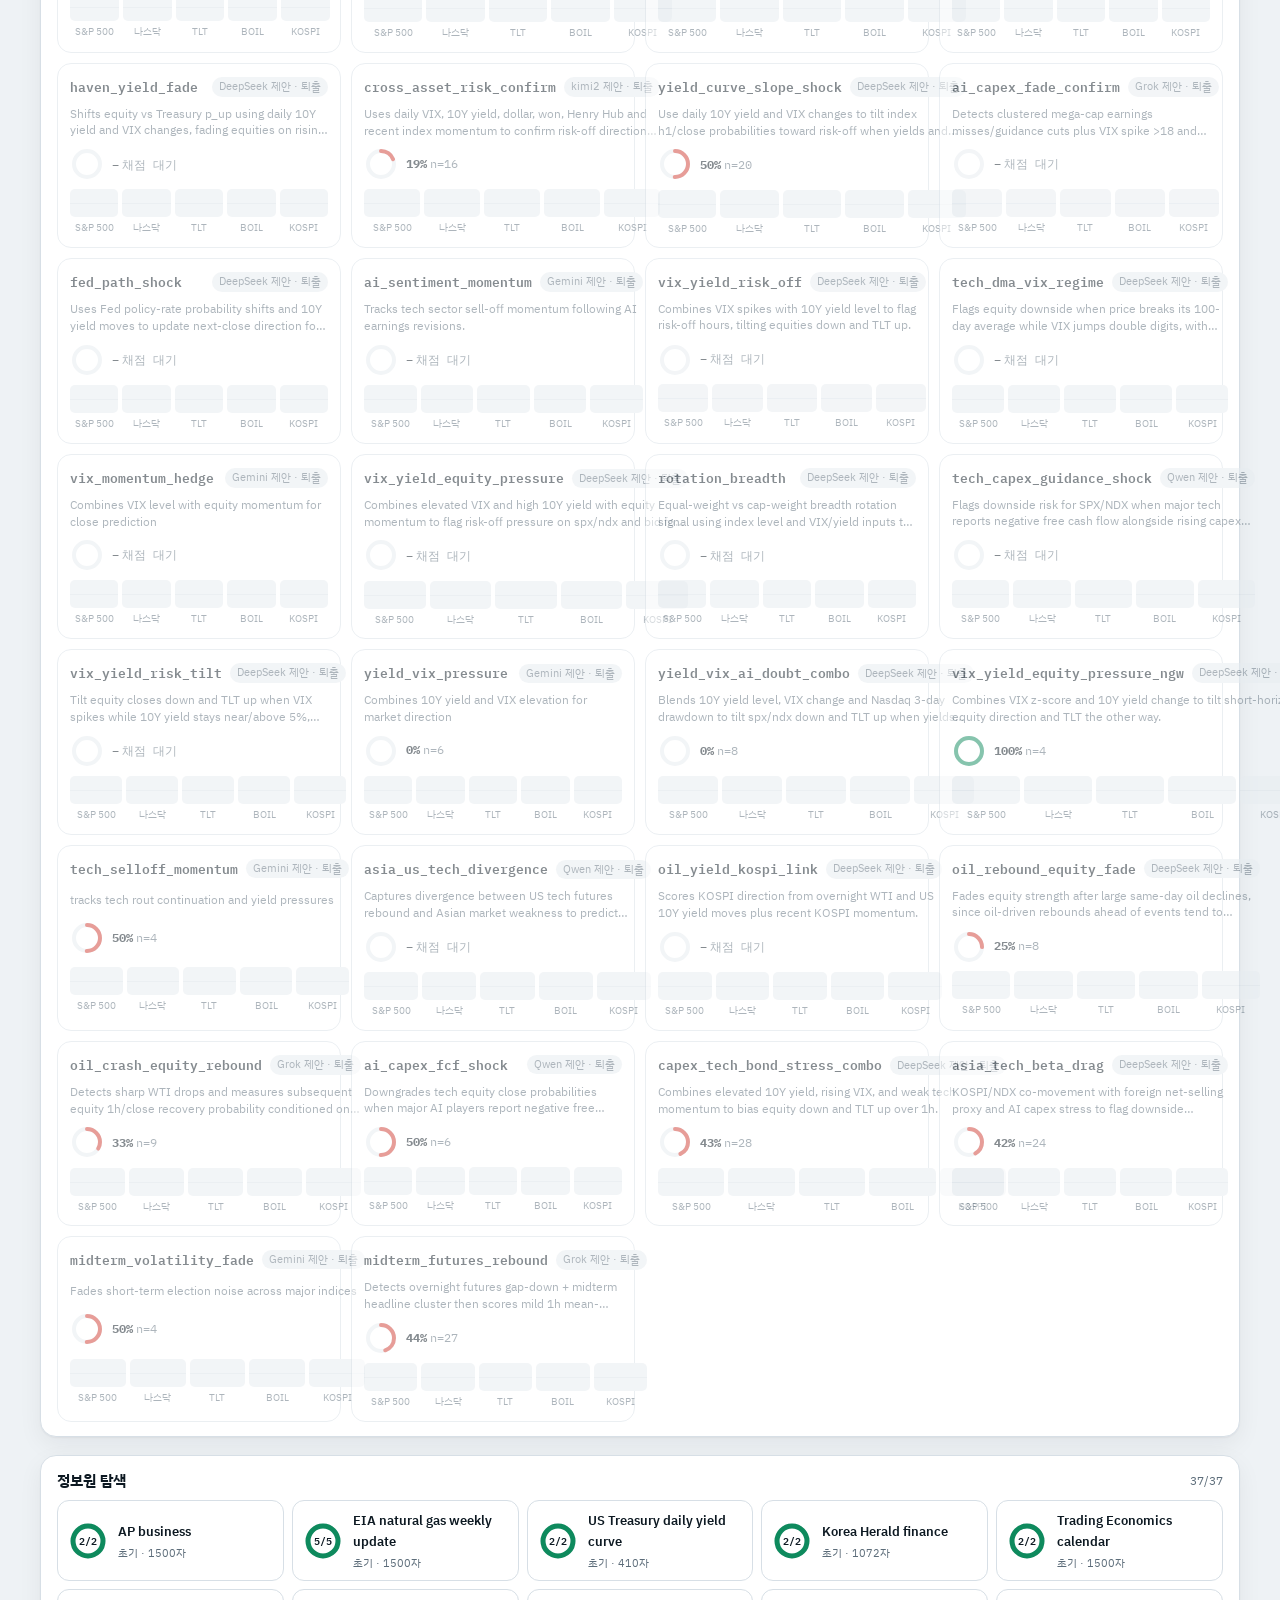
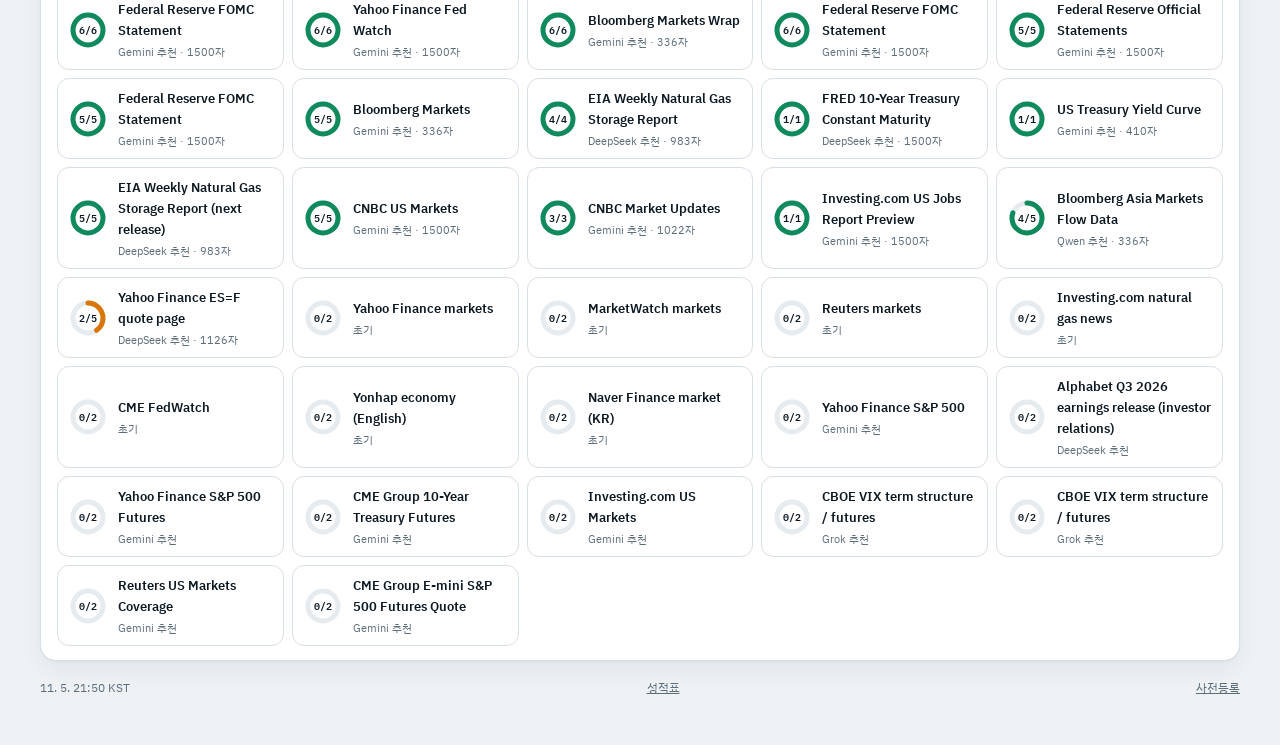
==== commit c4bf929f: "focus chart, close horizon: plot on the line's own price scale (the reference close is a daily-index" ====
--- a/index.html
+++ b/index.html
@@ -320,9 +320,14 @@
   if (s.length < 2) { svg.innerHTML = `<text x="${W / 2}" y="${H / 2}" text-anchor="middle">–</text>`; renderBoard(); return; }
   const PK = FHZ === '1h' ? 'h1' : 'close';
   const marks = D.predictions.filter((p) => p.parsed?.assets?.[SEL]?.[PK] && ON[p.provider]).map((p) => {
-    const t = new Date(p.at) / 1000, px = FHZ === '1h' ? p.assets?.[SEL]?.last?.price : p.assets?.[SEL]?.ref?.close, pr = p.parsed.assets[SEL][PK];
+    const t = new Date(p.at) / 1000, last = p.assets?.[SEL]?.last?.price, rc = p.assets?.[SEL]?.ref?.close, pr = p.parsed.assets[SEL][PK];
     const ca = p.assets?.[SEL]?.close_at, tt = FHZ === '1h' ? t + 3600 : ca ? new Date(ca) / 1000 : null;
-    return { p, t, px, pr, tt, tp: pr.price ?? null, res: p.result?.[SEL]?.[FHZ] };
+    // The close forecast is scored against the daily index close (rc), while the line is the futures/intraday price (last), which can sit 5-12% apart (Nasdaq: NQ futures vs the Composite).
+    // Plot on the line's own scale: start from the price at prediction time and carry a predicted close over by its ratio to the reference close. A predicted price that matches neither scale is not drawn.
+    const near = (v, b) => v != null && b != null && b !== 0 && Math.abs(v / b - 1) < .06;
+    let px = last, tp = pr.price ?? null;
+    if (FHZ !== '1h') { px = last ?? rc; tp = tp == null ? null : near(tp, last) ? tp : (near(tp, rc) && last != null ? last * tp / rc : null); }
+    return { p, t, px, pr, tt, tp, pxd: FHZ === '1h' ? last : rc, tpd: pr.price ?? null, res: p.result?.[SEL]?.[FHZ] };
   }).filter((m) => m.px != null && m.t >= s[0][0]);
   const xs = s.map((d) => d[0]), ys = [...s.map((d) => d[1]), ...marks.map((m) => m.px), ...marks.filter((m) => m.tp != null && m.tt != null).map((m) => m.tp)];
   const x0 = xs[0], x1 = Math.max(xs.at(-1), ...marks.map((m) => m.t), ...marks.filter((m) => m.tp != null && m.tt != null).map((m) => m.tt)), y0 = Math.min(...ys), y1 = Math.max(...ys), pad = (y1 - y0) * .08 || 1;
@@ -355,7 +360,7 @@
     if (g) {
       const m = marks[+g.dataset.i];
       const res = !m.res ? '채점 대기' : m.res.status ? '채점 안 함' : m.res.hit ? '✓ 적중' : '✗ 빗나감';
-      tip.innerHTML = `<b style="color:${PC[m.p.provider]}">${PROV[m.p.provider]}</b> · ${kst(m.p.at)}<br>${m.pr.dir === 'up' ? '▲ 상승' : '▼ 하락'} ${pct(m.pr.p_up)} · 기준가 ${fmtPx(m.px)}${m.tp != null ? ` · 예측가 <b>${fmtPx(m.tp)}</b>` : ''} · <b>${res}</b>${m.p.parsed.reason ? `<br><span style="opacity:.8">${esc(m.p.parsed.reason)}</span>` : ''}`;
+      tip.innerHTML = `<b style="color:${PC[m.p.provider]}">${PROV[m.p.provider]}</b> · ${kst(m.p.at)}<br>${m.pr.dir === 'up' ? '▲ 상승' : '▼ 하락'} ${pct(m.pr.p_up)} · ${FHZ === '1h' ? '기준가' : '전일 종가'} ${fmtPx(m.pxd)}${m.tpd != null ? ` · 예측가 <b>${fmtPx(m.tpd)}</b>` : ''} · <b>${res}</b>${m.p.parsed.reason ? `<br><span style="opacity:.8">${esc(m.p.parsed.reason)}</span>` : ''}`;
     } else {
       let best = s[0]; for (const p of s) if (Math.abs(p[0] - t) < Math.abs(best[0] - t)) best = p;
       tip.innerHTML = `<b class="num">${fmtPx(best[1])}</b><br>${kst(new Date(best[0] * 1000).toISOString())}`;
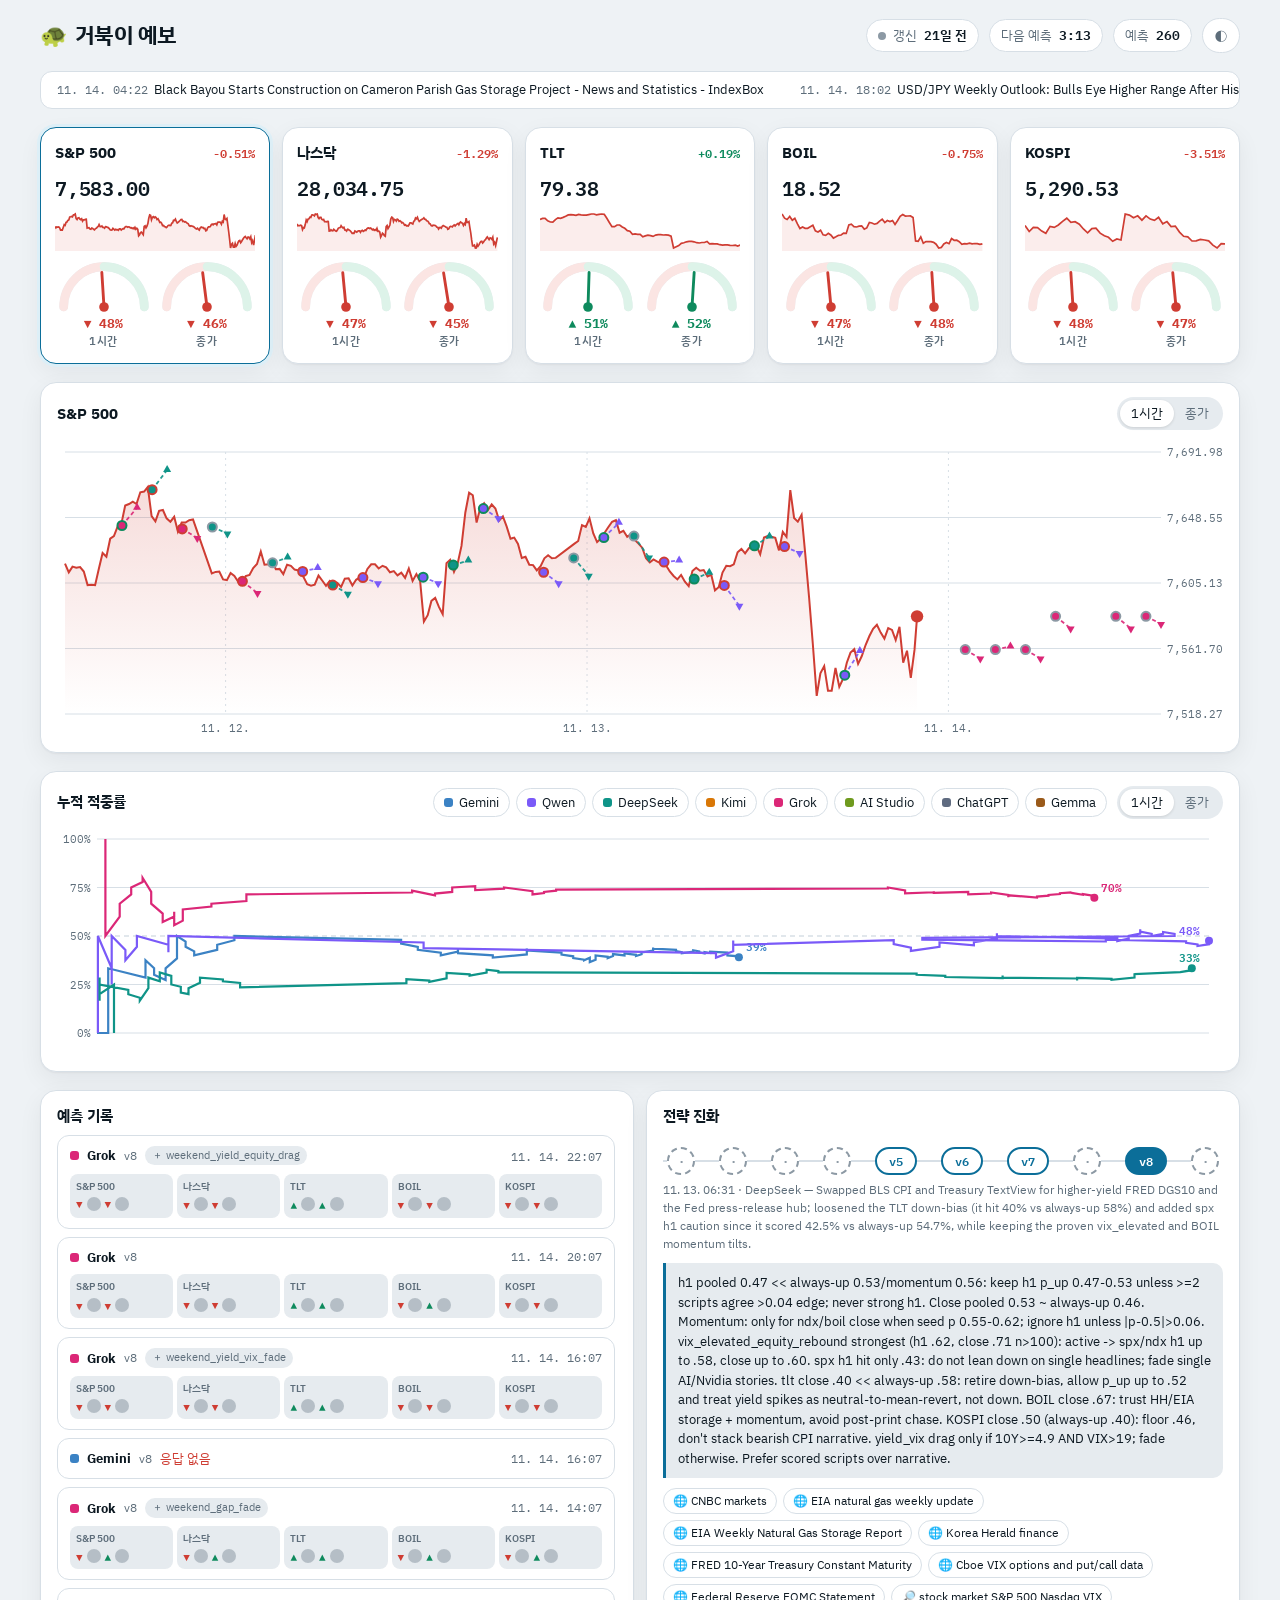
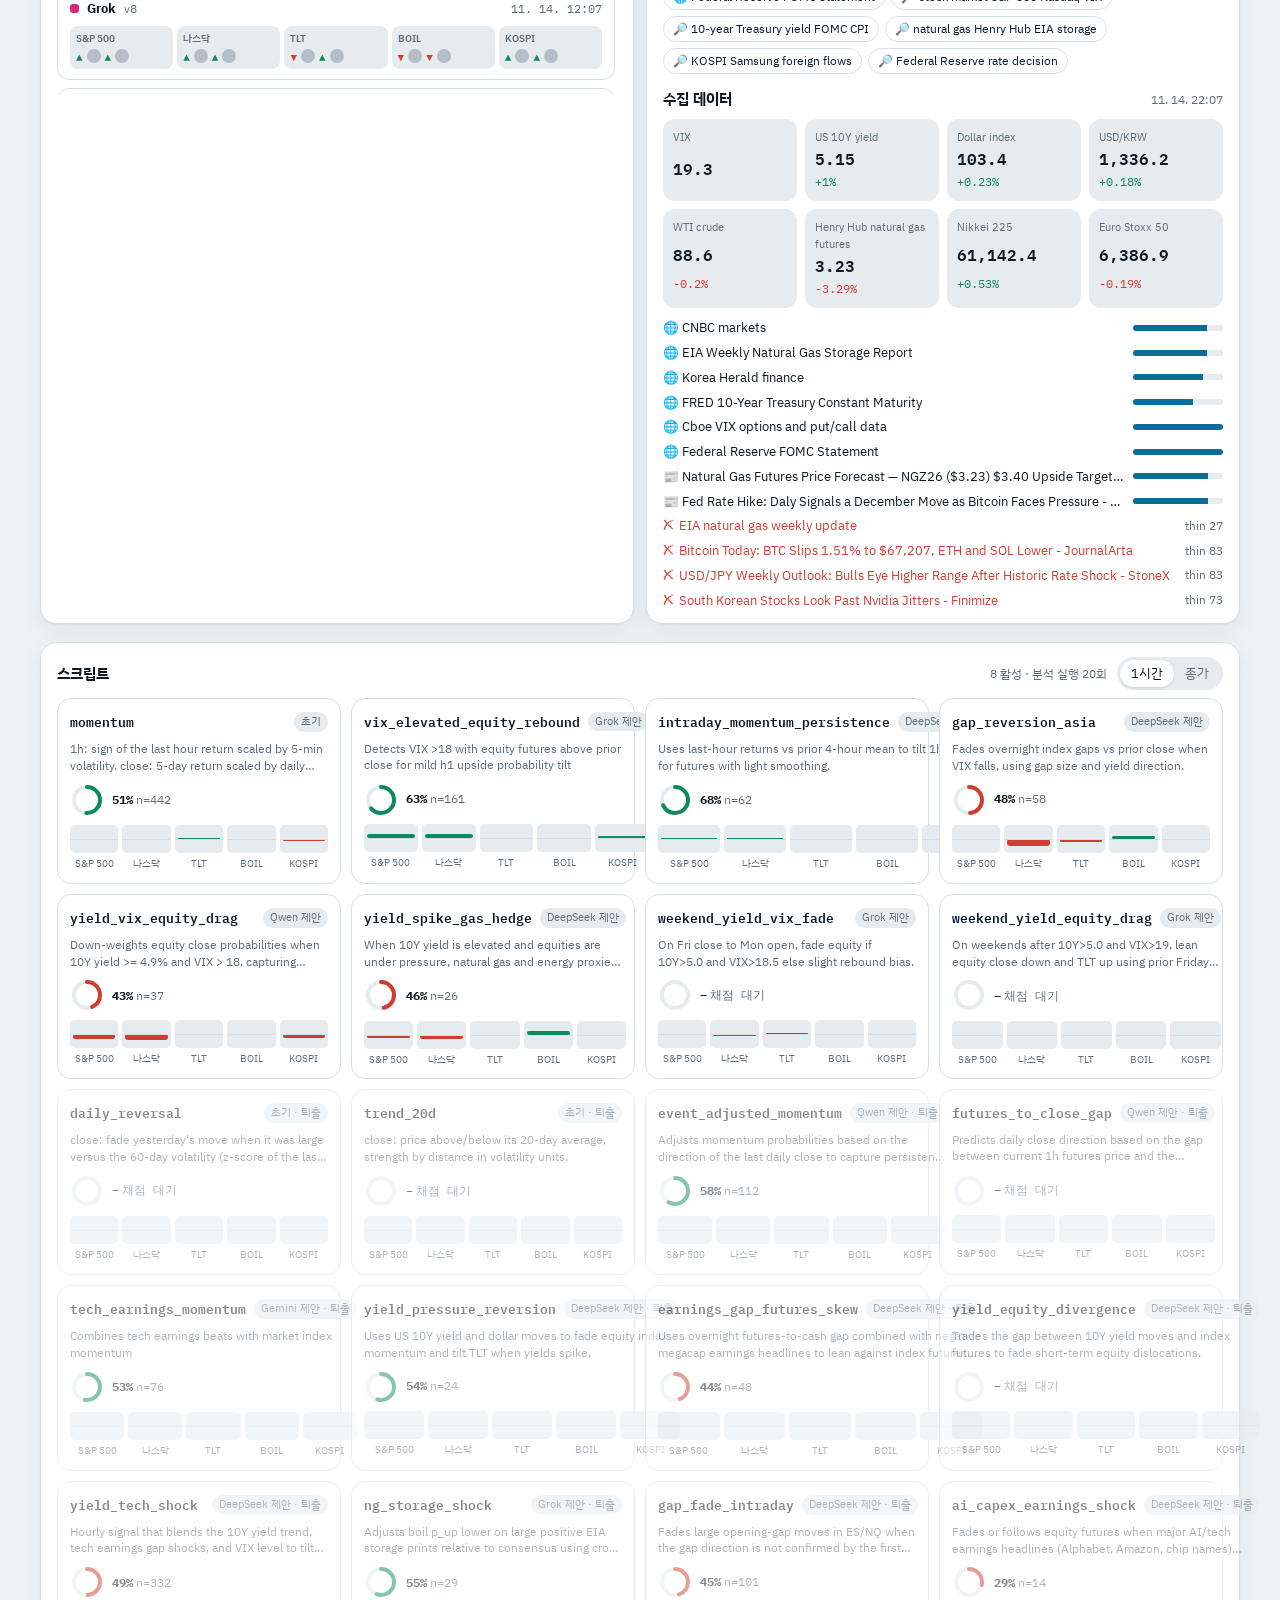
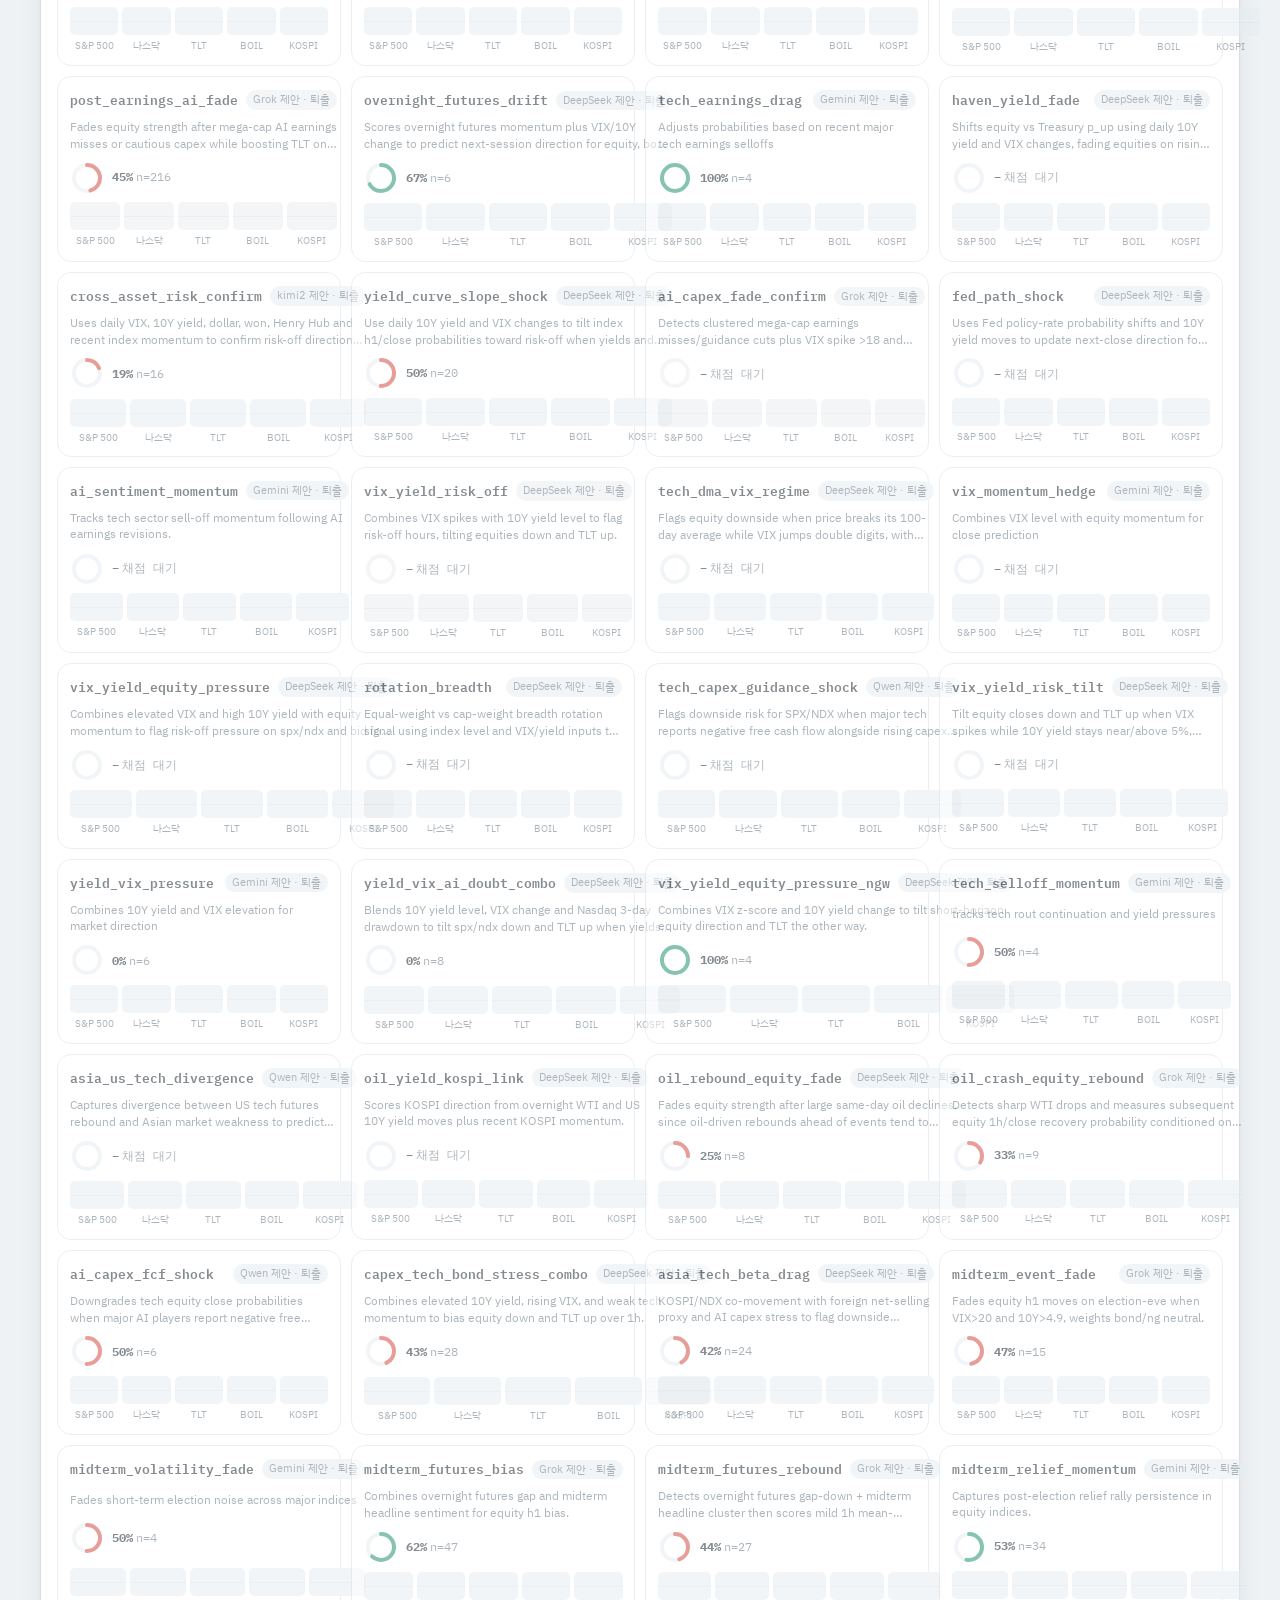
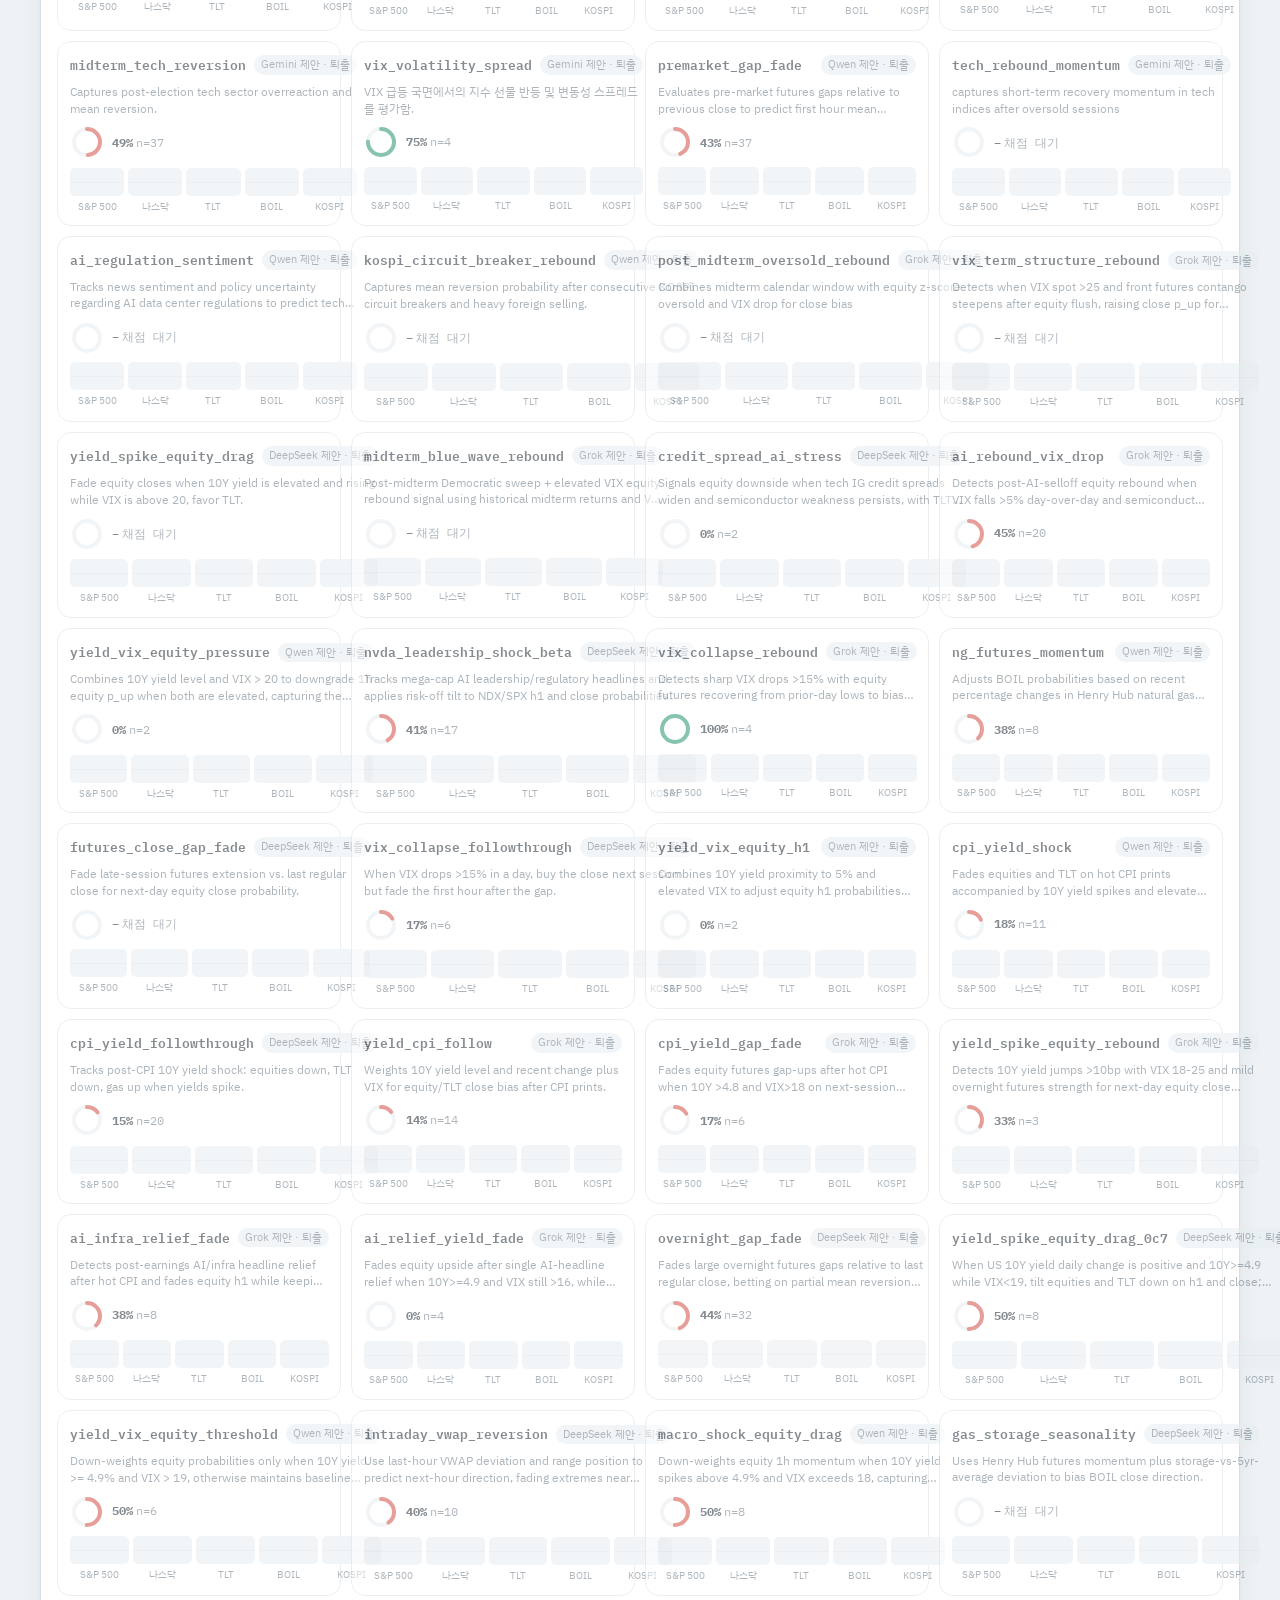
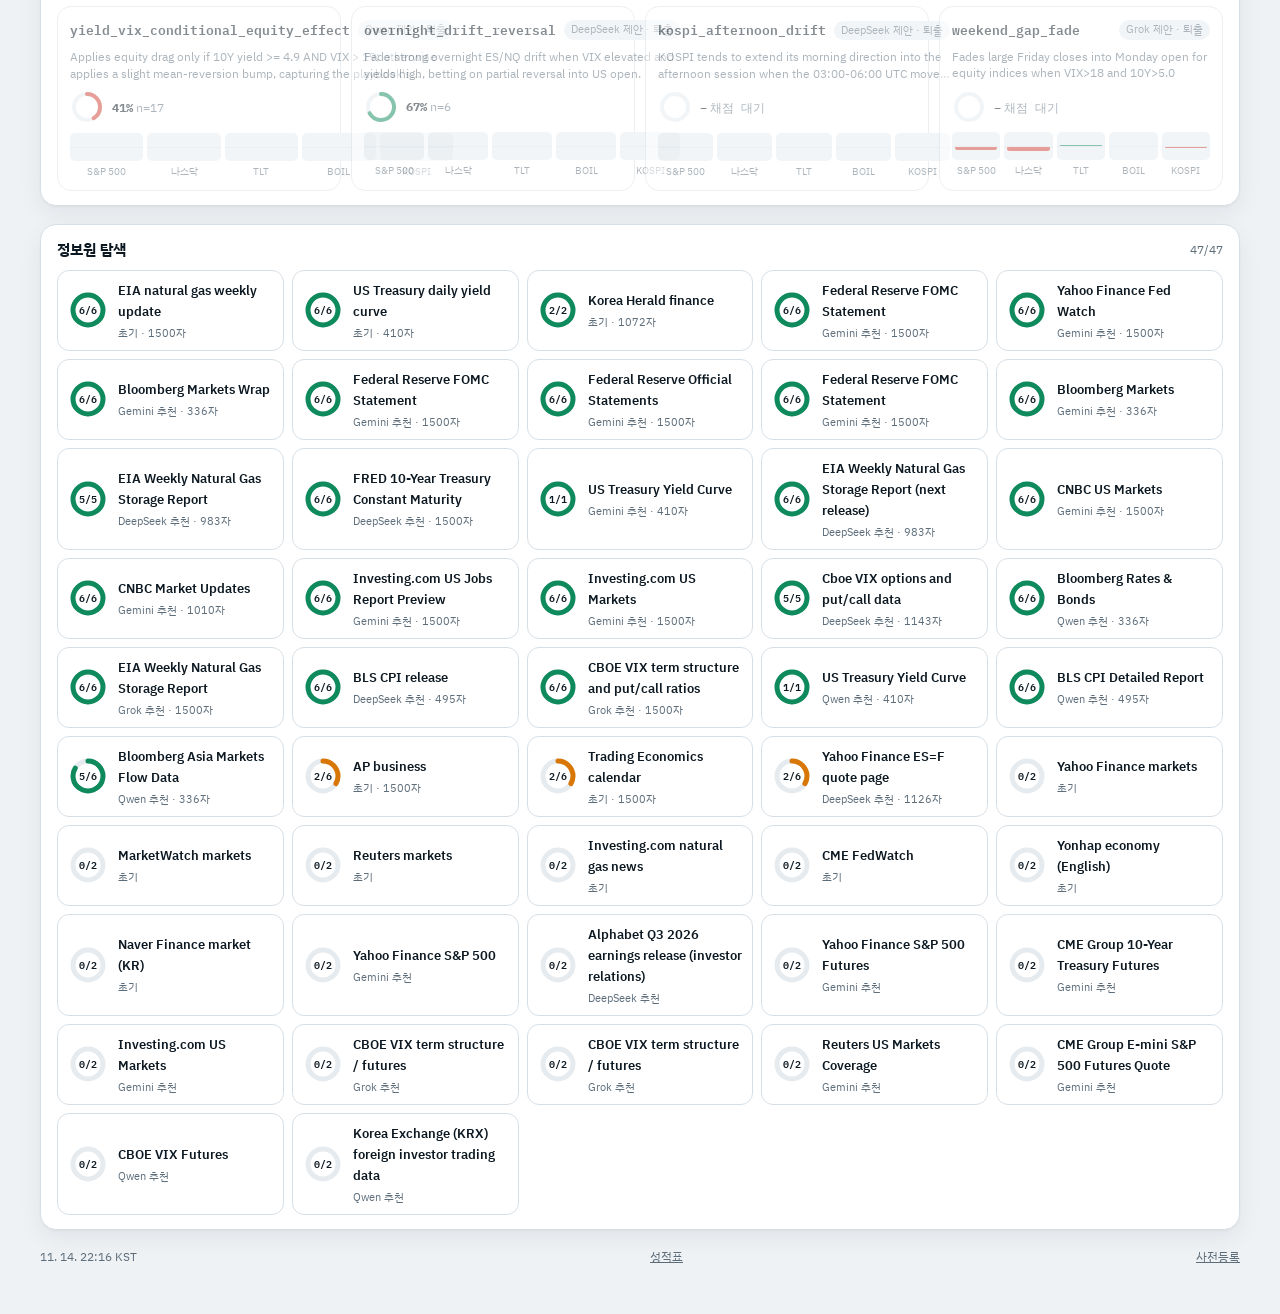
==== commit 5cad4175: "dashboard: AI Studio, ChatGPT and Gemma as forecast providers" ====
--- a/index.html
+++ b/index.html
@@ -17,21 +17,21 @@
   --bg:#EEF2F5; --surface:#FFFFFF; --sunk:#E6EBEF; --ink:#0D1922; --muted:#5D6D7A; --line:#D7DFE6;
   --accent:#0B6E99; --accent-soft:#DDEFF7; --up:#0E8A5D; --up-soft:#DDF3E9; --down:#CF3D33; --down-soft:#FBE5E3; --wait:#8C99A4;
   --shadow:0 1px 2px rgba(13,25,34,.05),0 8px 24px rgba(13,25,34,.06);
-  --g:#3B82C4; --q:#7A5AF8; --d:#0F9488; --k:#D97706; --x:#DB2777;
+  --g:#3B82C4; --q:#7A5AF8; --d:#0F9488; --k:#D97706; --x:#DB2777; --a:#6F9A1E; --c:#5F6B80; --m:#9A5A1A;
 }
 @media (prefers-color-scheme: dark){
   :root:not([data-theme="light"]){
     --bg:#0A1116; --surface:#111B22; --sunk:#0D161C; --ink:#E4EBF0; --muted:#8B9CA9; --line:#203039;
     --accent:#58B8E4; --accent-soft:#103042; --up:#3ECD8E; --up-soft:#0E2C21; --down:#FF6F62; --down-soft:#371815; --wait:#6C7C88;
     --shadow:0 1px 2px rgba(0,0,0,.35),0 8px 24px rgba(0,0,0,.3);
-    --g:#6AA8E0; --q:#A08BFF; --d:#2DC4B4; --k:#F2A33A; --x:#F062A6;
+    --g:#6AA8E0; --q:#A08BFF; --d:#2DC4B4; --k:#F2A33A; --x:#F062A6; --a:#9BCB3C; --c:#8E9AAF; --m:#C98A4B;
   }
 }
 :root[data-theme="dark"]{
   --bg:#0A1116; --surface:#111B22; --sunk:#0D161C; --ink:#E4EBF0; --muted:#8B9CA9; --line:#203039;
   --accent:#58B8E4; --accent-soft:#103042; --up:#3ECD8E; --up-soft:#0E2C21; --down:#FF6F62; --down-soft:#371815; --wait:#6C7C88;
   --shadow:0 1px 2px rgba(0,0,0,.35),0 8px 24px rgba(0,0,0,.3);
-  --g:#6AA8E0; --q:#A08BFF; --d:#2DC4B4; --k:#F2A33A; --x:#F062A6;
+  --g:#6AA8E0; --q:#A08BFF; --d:#2DC4B4; --k:#F2A33A; --x:#F062A6; --a:#9BCB3C; --c:#8E9AAF; --m:#C98A4B;
 }
 *{box-sizing:border-box}
 body{margin:0;background:var(--bg);color:var(--ink);font:14px/1.5 'IBM Plex Sans KR','Apple SD Gothic Neo','Malgun Gothic',sans-serif;padding-inline:16px}
@@ -238,8 +238,8 @@
 const $ = (id) => document.getElementById(id);
 const esc = (s) => String(s ?? '').replace(/[&<>"]/g, (c) => ({ '&': '&amp;', '<': '&lt;', '>': '&gt;', '"': '&quot;' }[c]));
 const NAMES = { spx: 'S&P 500', ndx: '나스닥', tlt: 'TLT', boil: 'BOIL', kospi: 'KOSPI' };
-const PROV = { gemini: 'Gemini', qwen: 'Qwen', deepseek: 'DeepSeek', kimi: 'Kimi', grok: 'Grok' };
-const PC = { gemini: 'var(--g)', qwen: 'var(--q)', deepseek: 'var(--d)', kimi: 'var(--k)', grok: 'var(--x)' };
+const PROV = { gemini: 'Gemini', qwen: 'Qwen', deepseek: 'DeepSeek', kimi: 'Kimi', grok: 'Grok', aistudio: 'AI Studio', chatgpt: 'ChatGPT', gemma: 'Gemma' };
+const PC = { gemini: 'var(--g)', qwen: 'var(--q)', deepseek: 'var(--d)', kimi: 'var(--k)', grok: 'var(--x)', aistudio: 'var(--a)', chatgpt: 'var(--c)', gemma: 'var(--m)' };
 const pct = (x) => x == null ? '–' : Math.round(x * 100) + '%';
 const fmtPx = (x) => x == null ? '–' : x >= 1000 ? x.toLocaleString('en-US', { maximumFractionDigits: 2, minimumFractionDigits: 2 }) : x.toFixed(2);
 const kst = (iso) => new Date(iso).toLocaleString('ko-KR', { timeZone: 'Asia/Seoul', month: 'numeric', day: 'numeric', hour: '2-digit', minute: '2-digit', hour12: false });
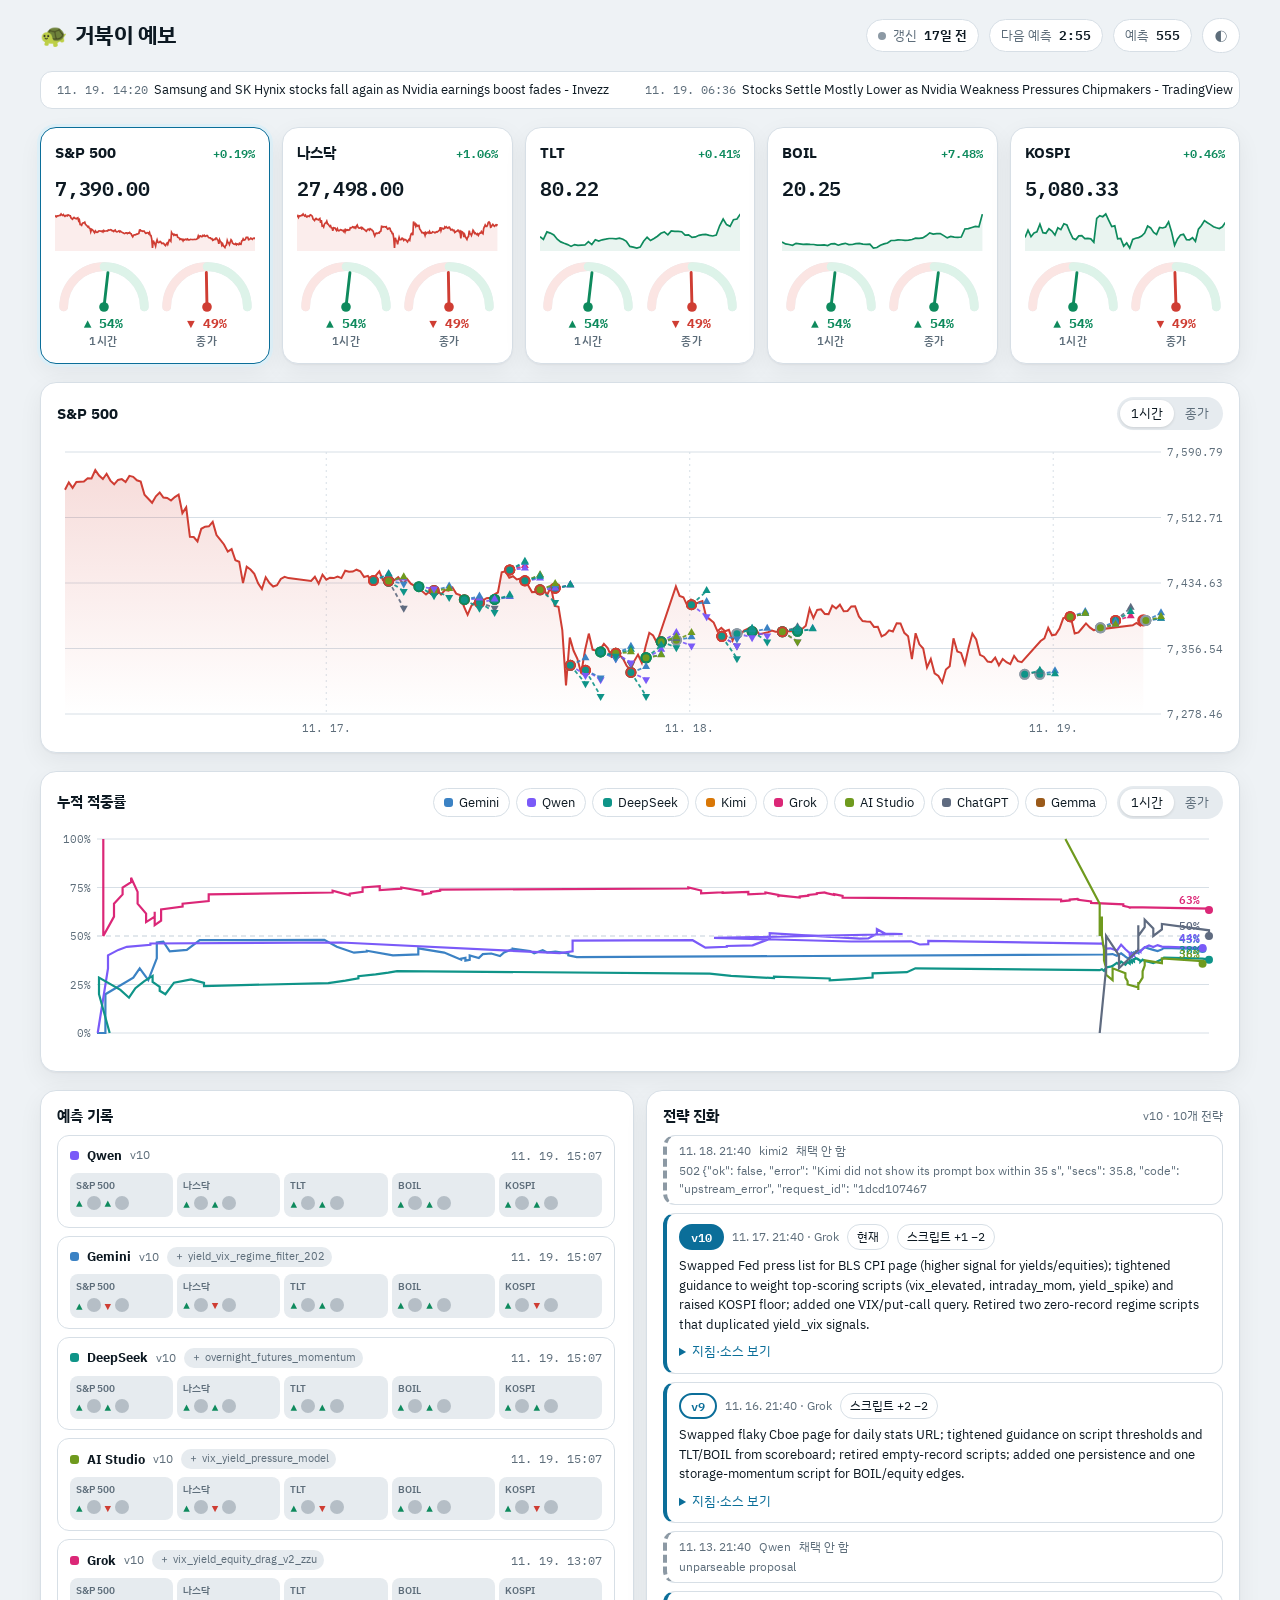
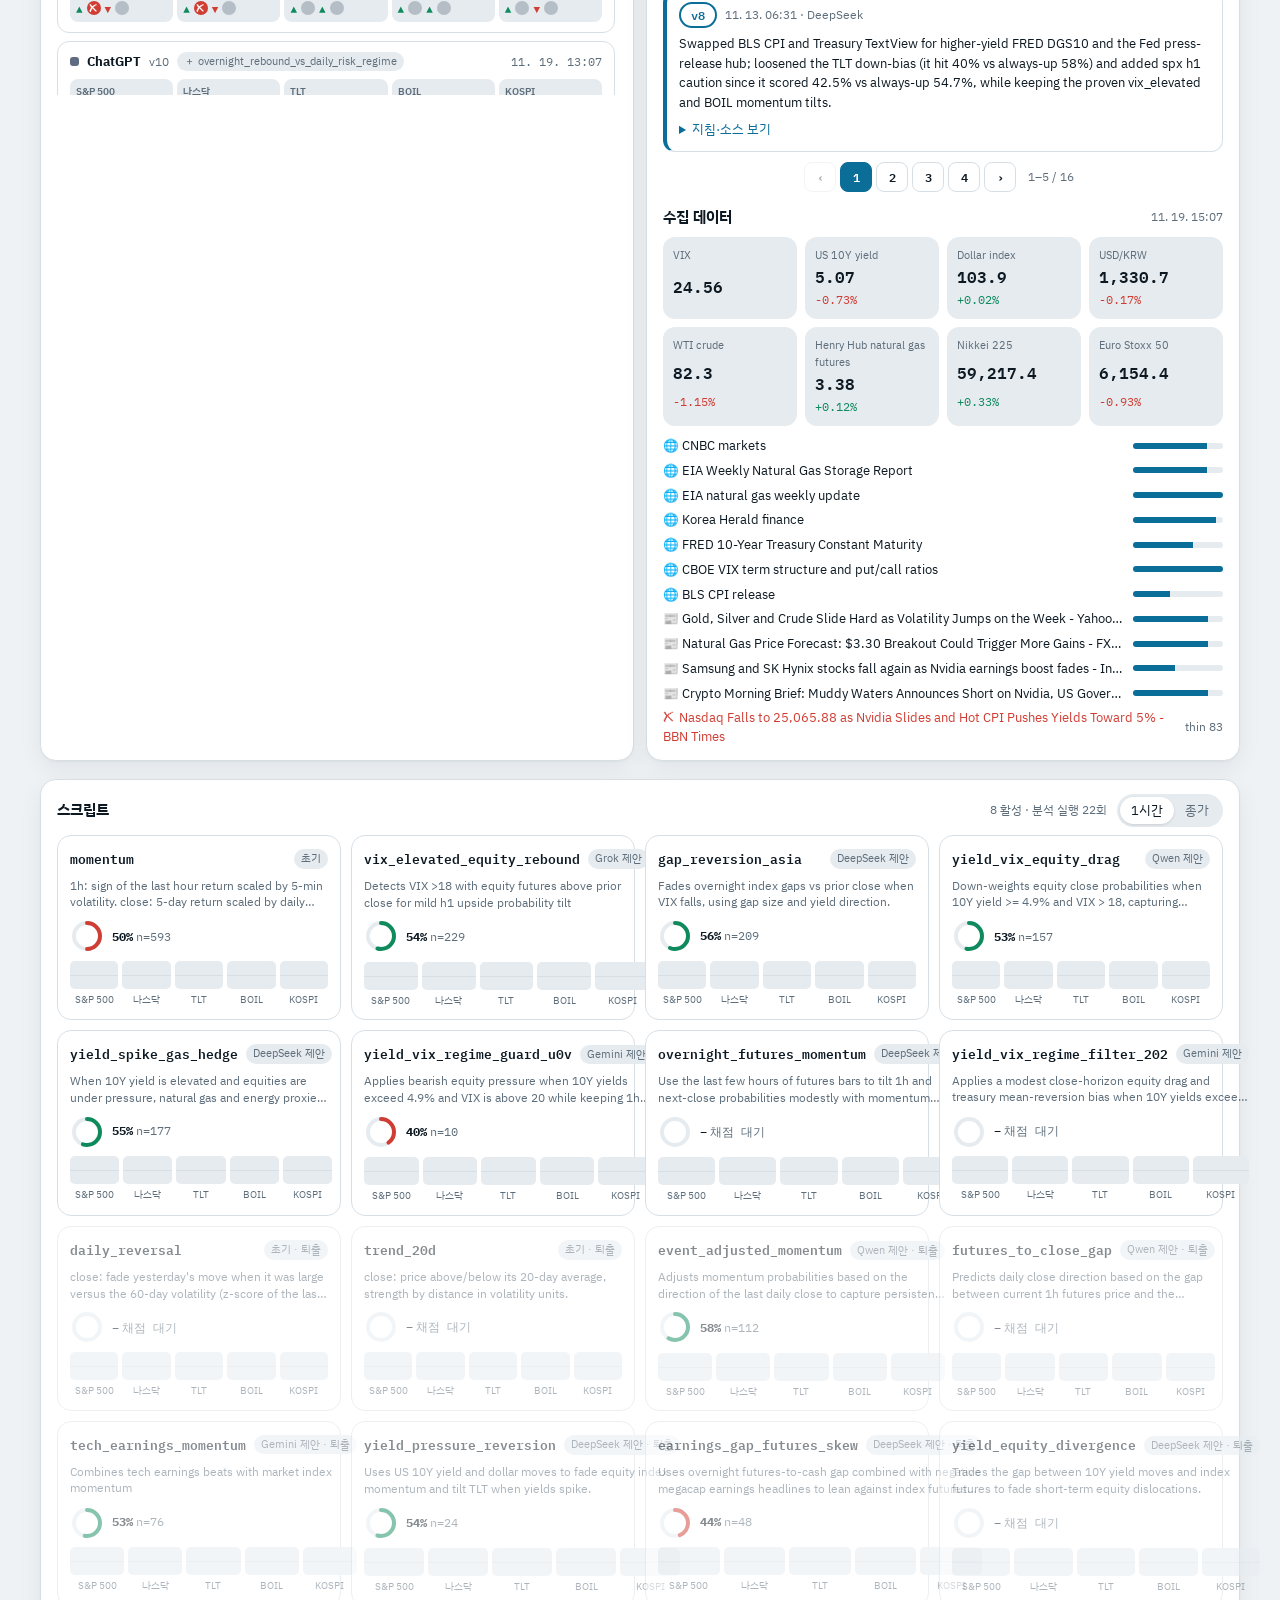
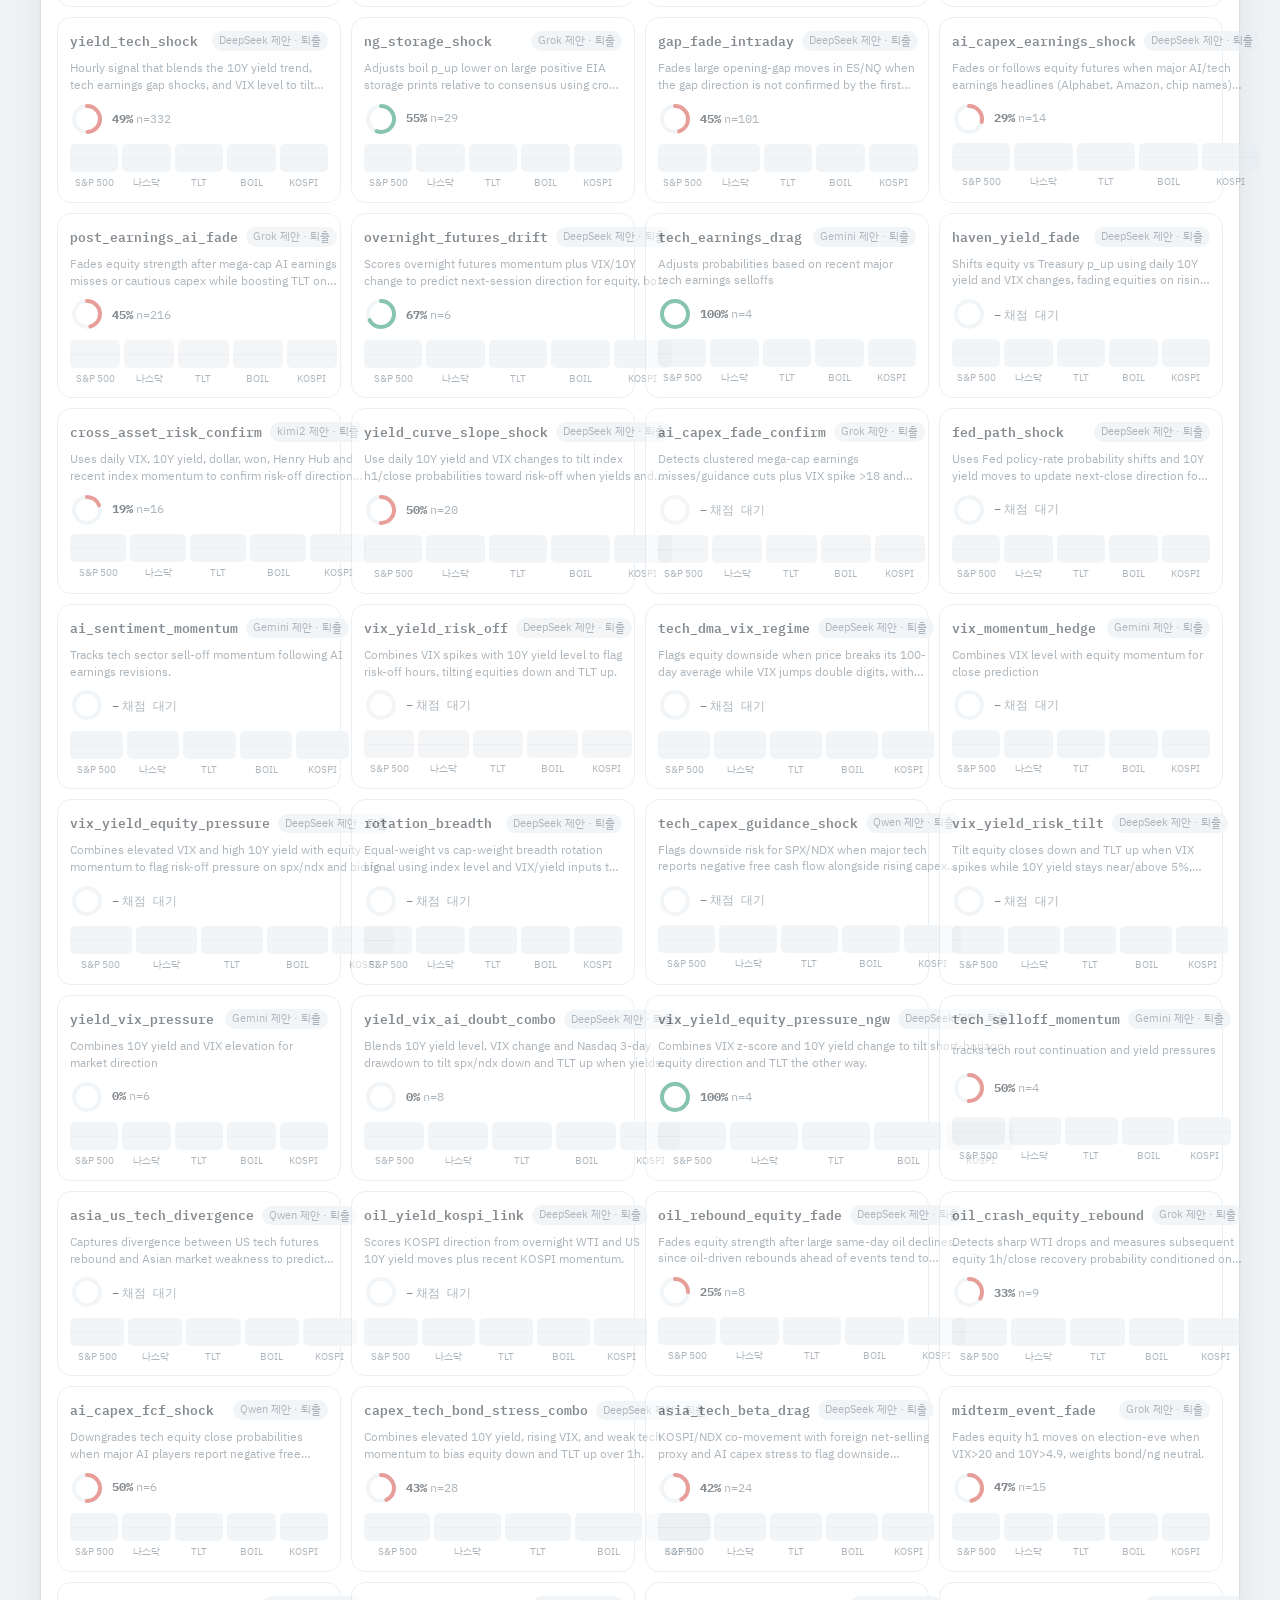
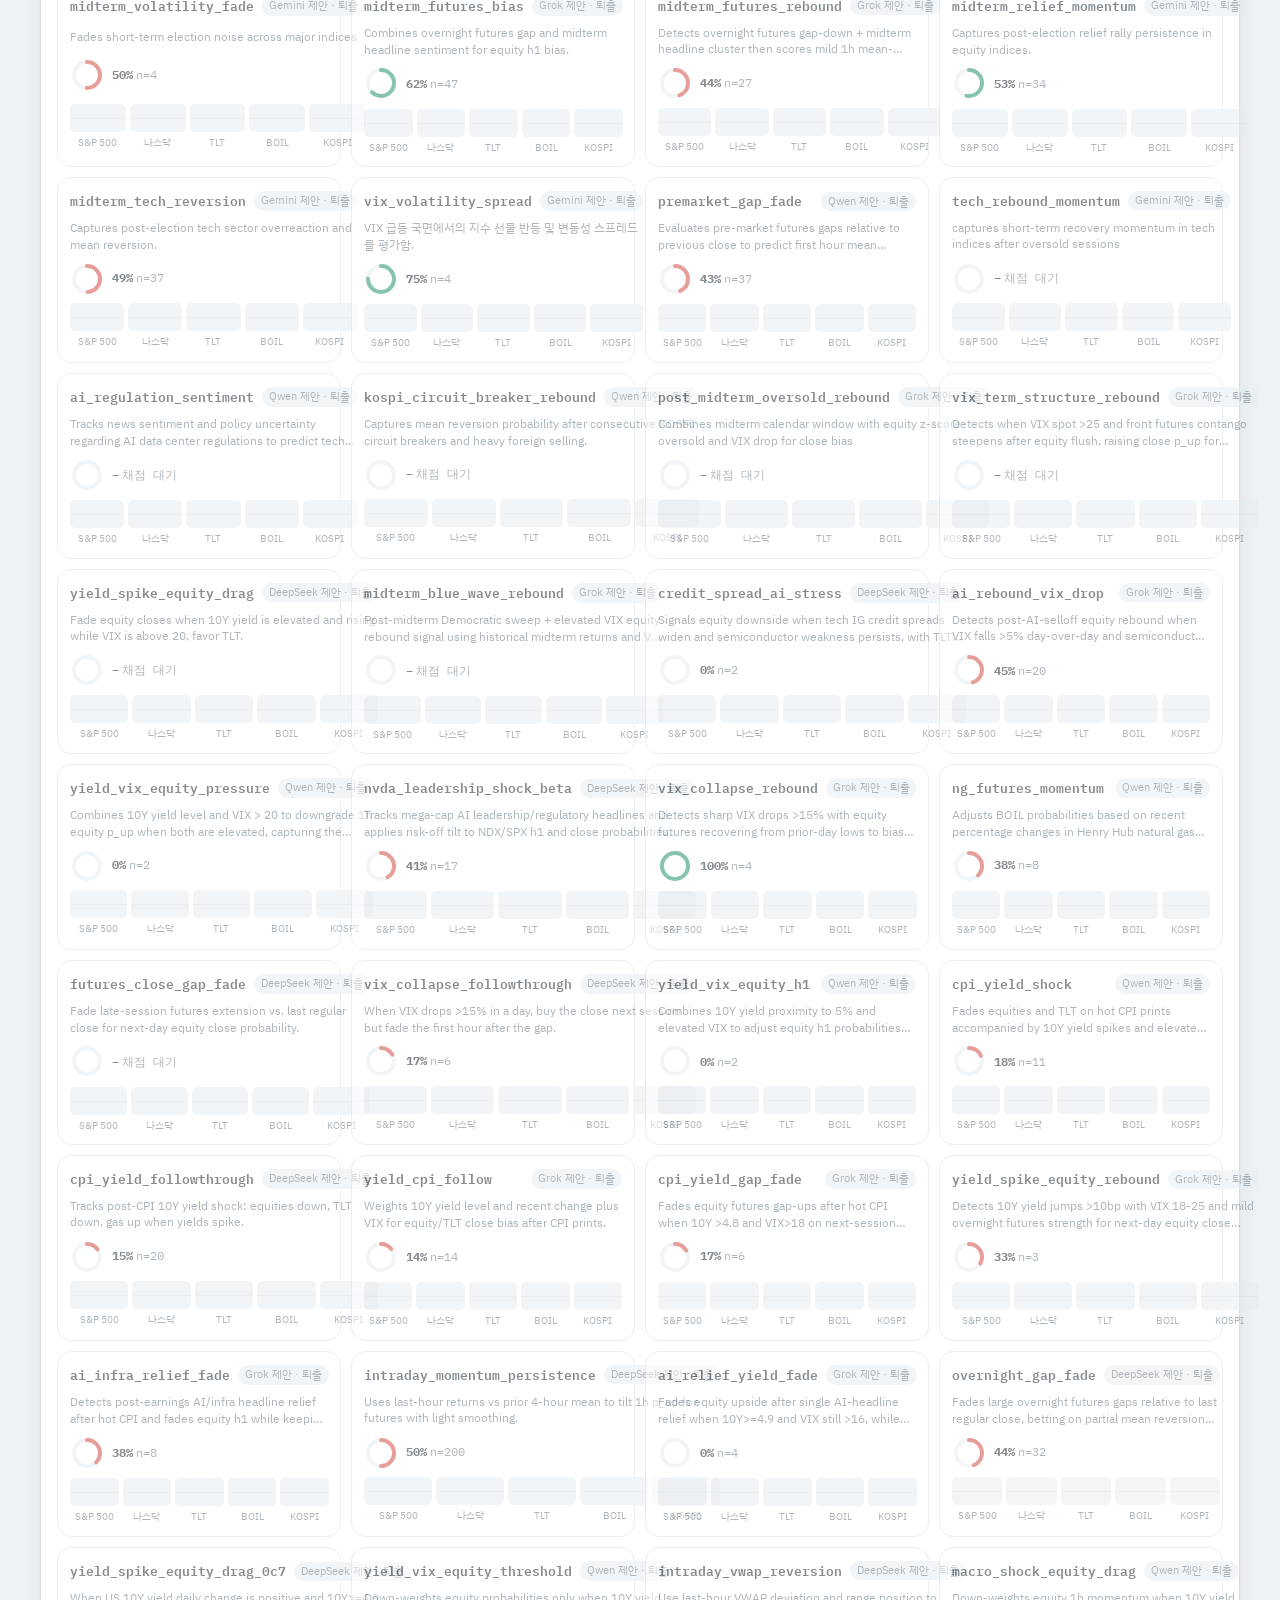
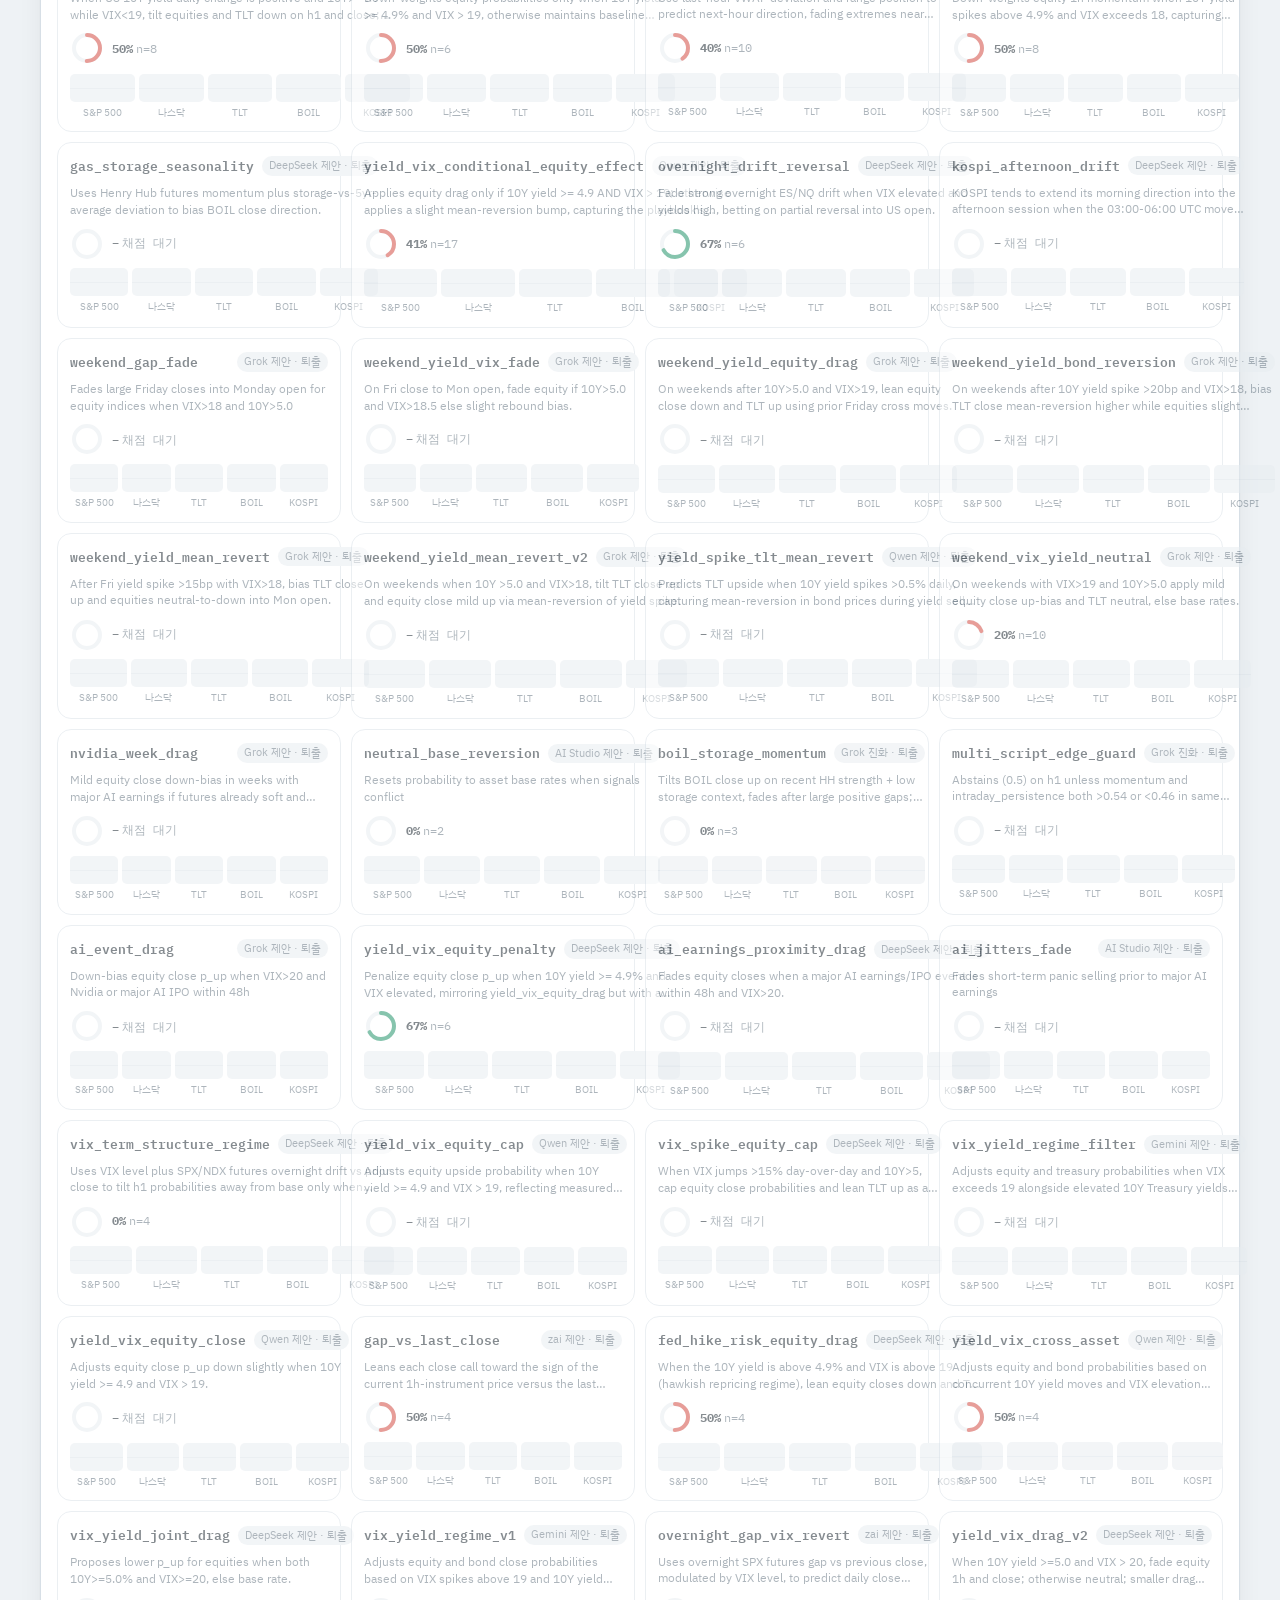
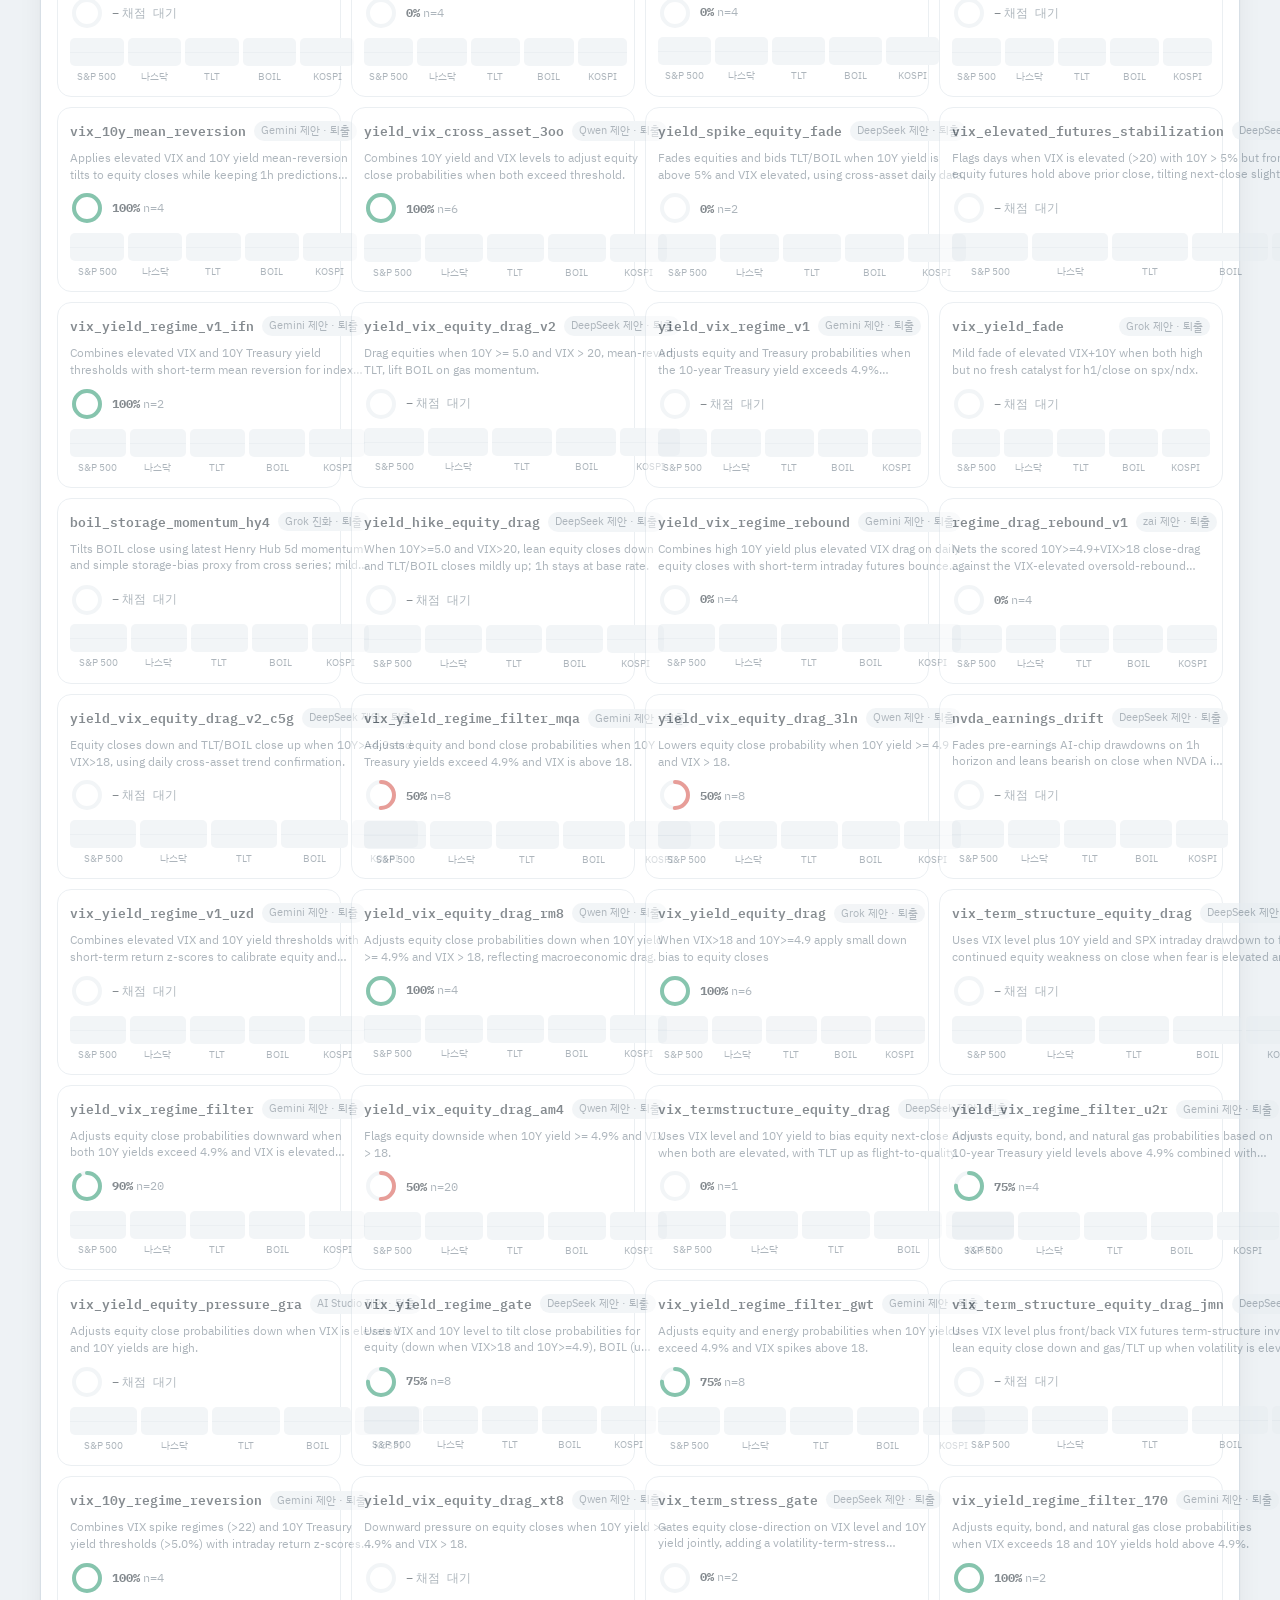
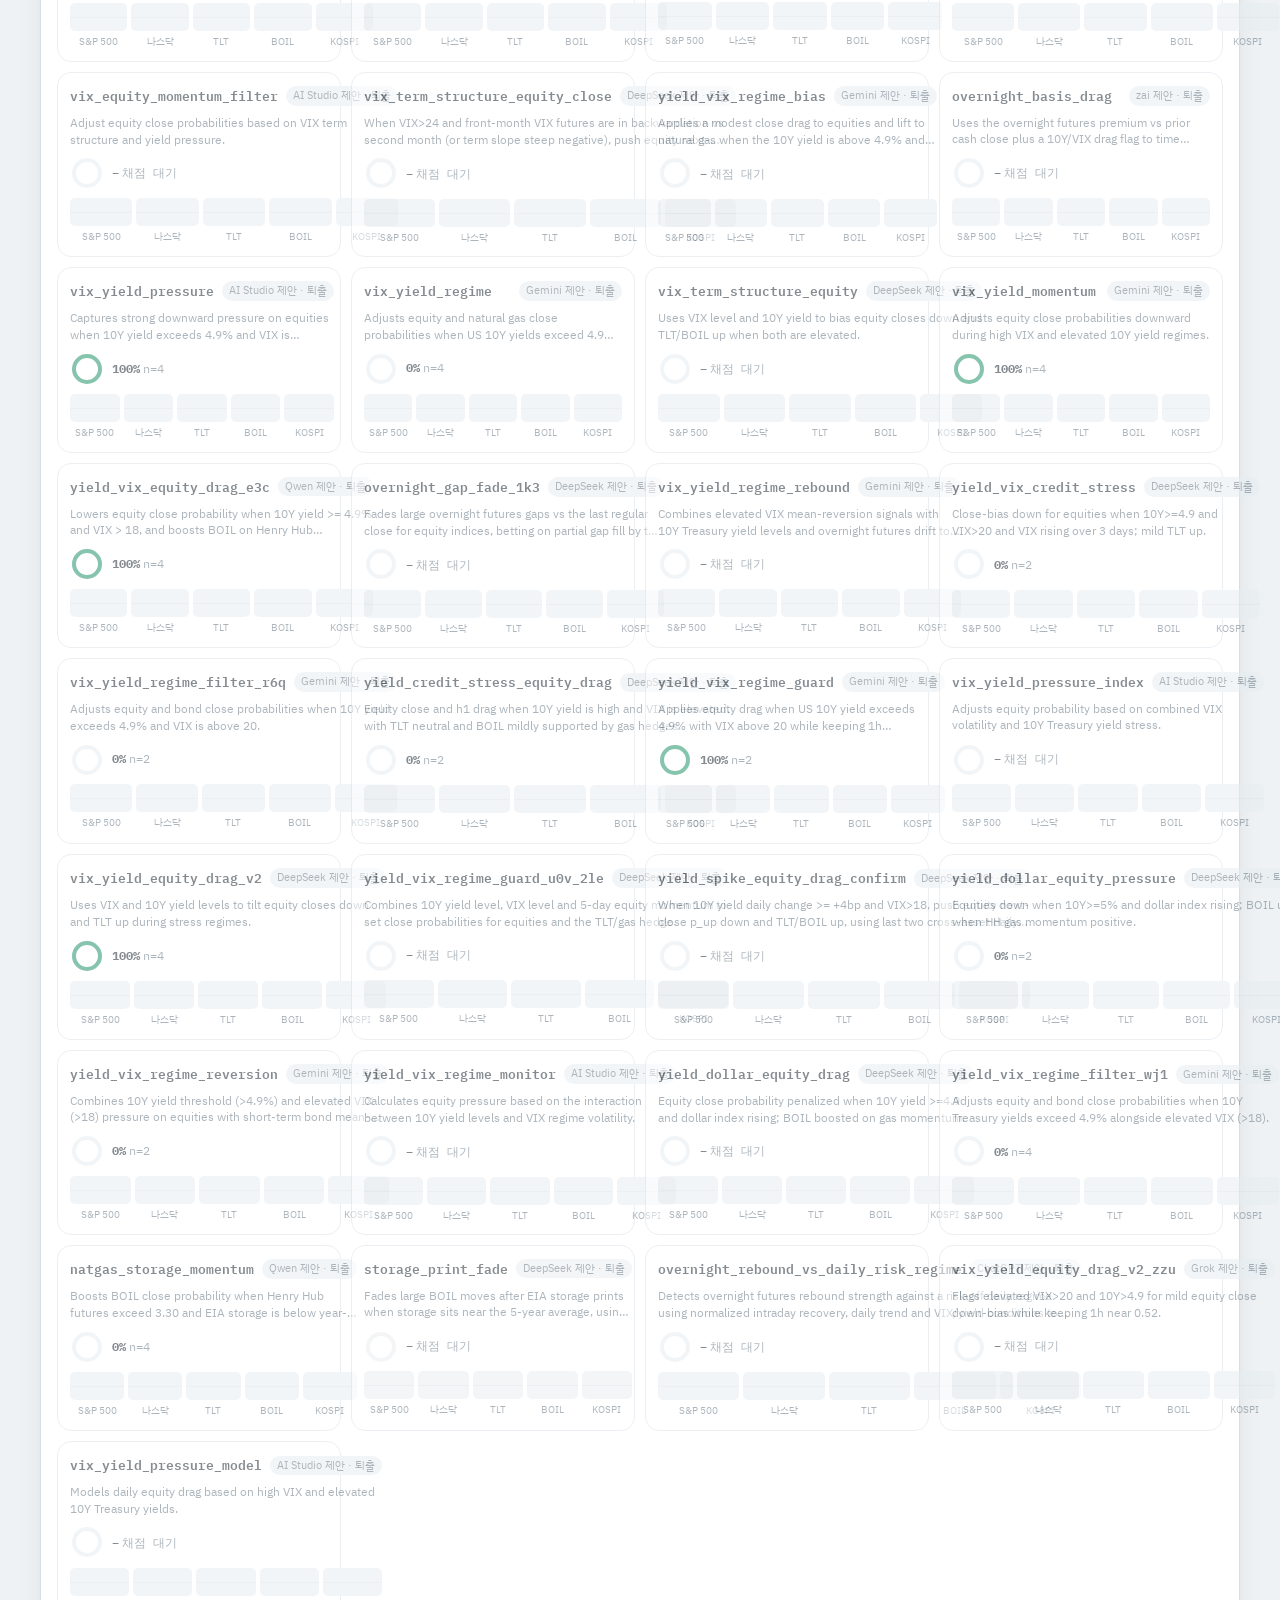
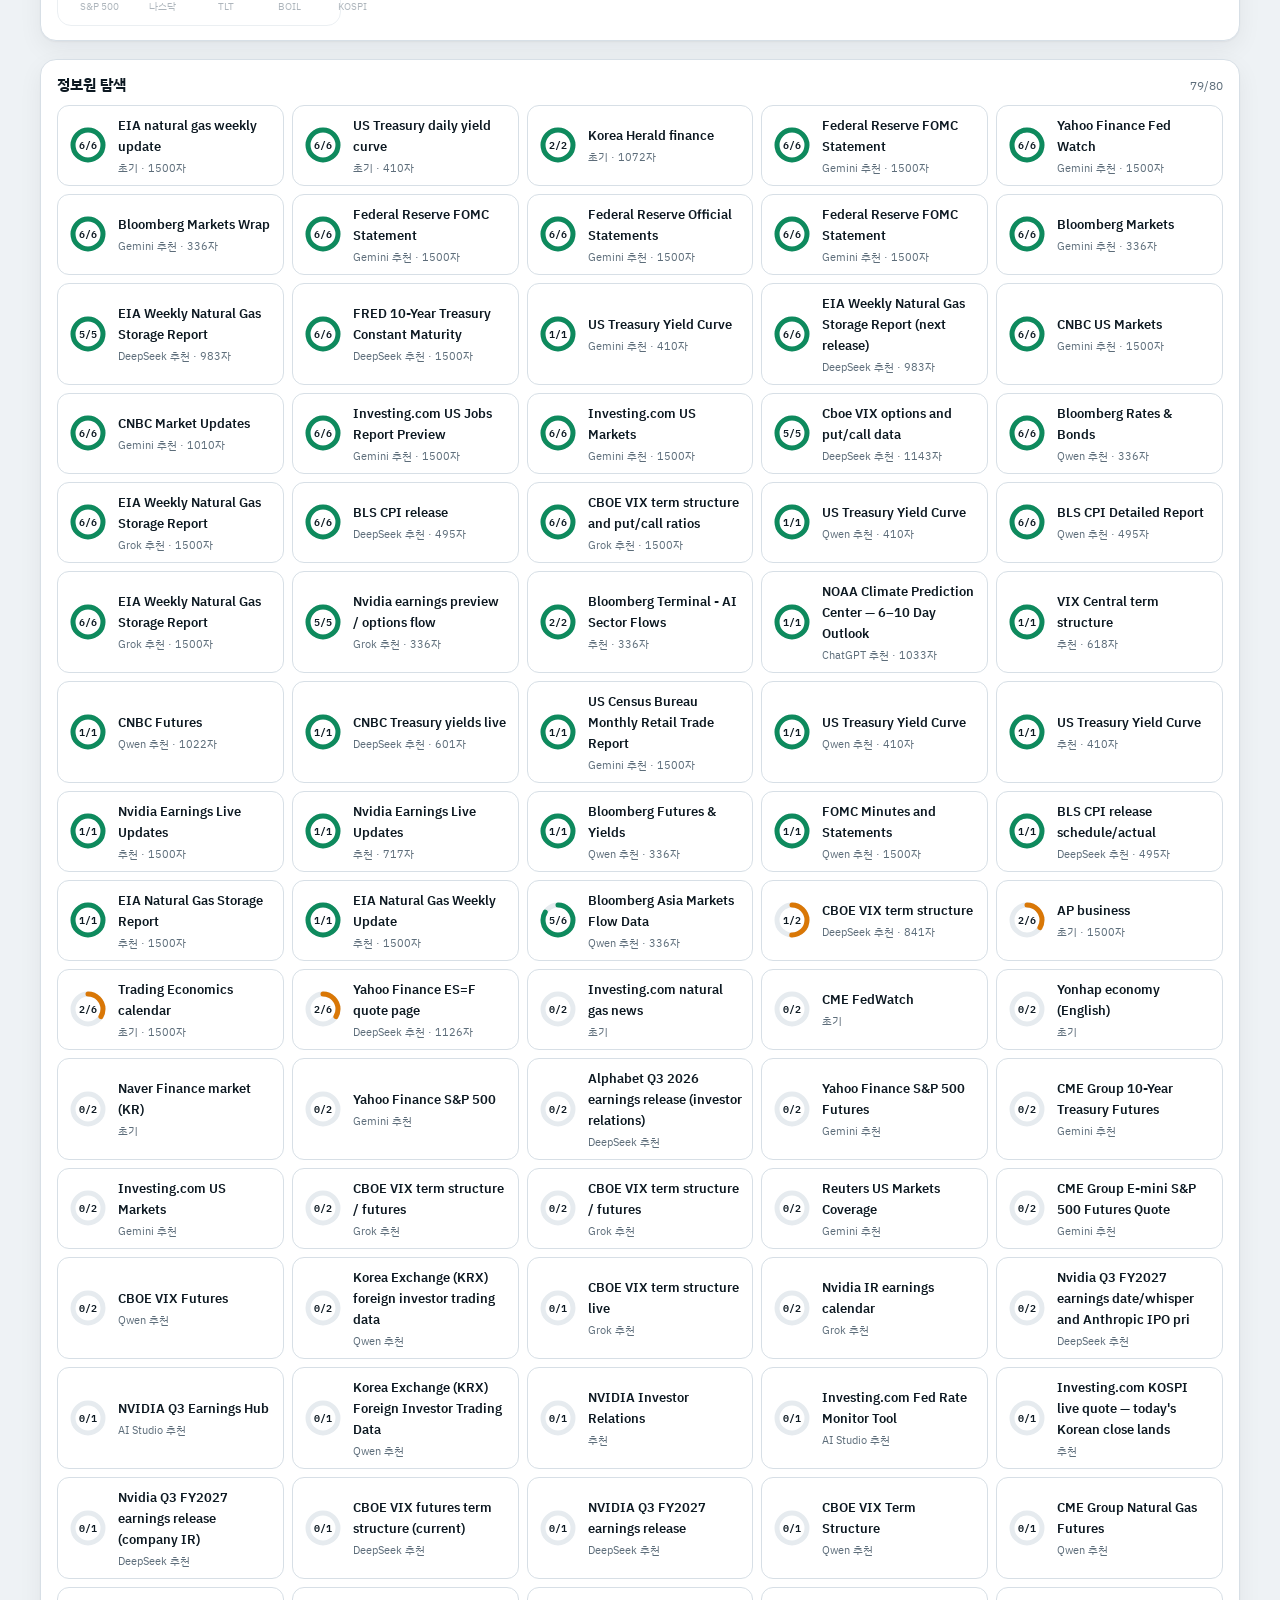
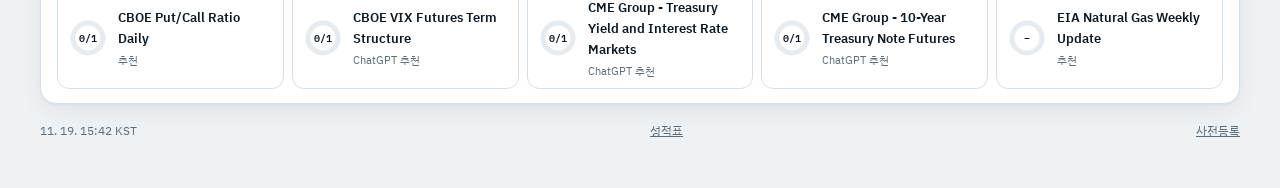
==== commit 3ab4dbba: "전략 진화: 세로 목록과 페이지 나누기(5개씩), 채택 안 한 시도·승격·롤백 항목, 지침·소스 펼침 Co-Authored-By: Claude Sonnet 5.5 <noreply@" ====
--- a/index.html
+++ b/index.html
@@ -124,6 +124,22 @@
 .run.open .more{display:grid;gap:6px}
 .more a{color:var(--accent);text-decoration:none}
 .more ul{margin:0;padding-left:16px}
+.vlist{display:grid;gap:8px}
+.vitem{border:1px solid var(--line);border-left:4px solid var(--accent);border-radius:12px;padding:10px 12px;background:var(--surface);display:grid;gap:6px;font-size:13px;animation:rise .35s ease both}
+.vitem.rej{border-left:4px dashed var(--wait);padding:6px 12px;font-size:12px;color:var(--muted);gap:2px}
+.vitem.dec{border-left-color:var(--k)}
+.vhd{display:flex;align-items:center;gap:8px;flex-wrap:wrap}
+.vpill{font:600 12px 'IBM Plex Mono',monospace;border:2px solid var(--accent);color:var(--accent);border-radius:999px;padding:0 10px;line-height:22px}
+.vpill.now{background:var(--accent);color:var(--surface)}
+.vitem.dec .vpill{border-color:var(--k);color:var(--k)}
+.vitem details summary{cursor:pointer;color:var(--accent);font-size:12.5px;padding:2px 0}
+.vitem blockquote{margin:6px 0;padding:10px 12px;border-left:3px solid var(--accent);background:var(--sunk);border-radius:0 10px 10px 0;white-space:pre-wrap;font-size:12.5px}
+.pager{display:flex;align-items:center;gap:4px;flex-wrap:wrap;justify-content:center;margin-top:10px}
+.pager button{min-width:32px;height:30px;border:1px solid var(--line);border-radius:8px;background:var(--surface);color:var(--ink);cursor:pointer;font:600 12px 'IBM Plex Mono',monospace}
+.pager button:hover:not(:disabled){border-color:var(--accent)}
+.pager button[aria-current="page"]{background:var(--accent);color:var(--surface);border-color:var(--accent)}
+.pager button:disabled{opacity:.35;cursor:default}
+.pager .info{color:var(--muted);font-size:12px;margin:0 8px}
 .vline{display:flex;align-items:center;gap:0;overflow-x:auto;padding:12px 4px 6px}
 .vnode{border:2px solid var(--accent);background:var(--surface);color:var(--accent);border-radius:999px;min-width:42px;height:28px;font:600 12px 'IBM Plex Mono',monospace;cursor:pointer;flex:none;transition:transform .2s,background .2s}
 .vnode:hover{transform:scale(1.08)}
@@ -215,7 +231,7 @@
       <div class="feed" id="feed"></div>
     </div>
     <div class="panel" style="display:grid;gap:14px;align-content:start">
-      <div><div class="ph"><h2>전략 진화</h2></div><div class="vline" id="vline"></div><div id="vbody"></div></div>
+      <div><div class="ph"><h2>전략 진화</h2><span class="vmeta" id="vcount"></span></div><div class="vlist" id="vbody"></div><nav class="pager" id="vpager" aria-label="전략 진화 페이지"></nav></div>
       <div><div class="ph"><h2>수집 데이터</h2><span class="vmeta" id="c-at"></span></div><div class="tiles" id="tiles"></div><div class="srcs" id="srcs"></div></div>
     </div>
   </div>
@@ -459,19 +475,64 @@
   }));
 }
 
-let VSEL = null;
+let VPAGE = 1;
+const VPER = 5;
+function evoItems() {
+  const evs = D.evolutions || [];
+  const bySc = new Map(evs.filter((e) => e.adopted && e.version != null && !e.decision).map((e) => [e.version, e]));
+  const items = D.strategies.map((s) => ({ kind: 'v', at: s.created_at, s, ev: bySc.get(s.version) }));
+  for (const e of evs) {
+    if (e.adopted && e.version != null && !e.decision) continue;
+    items.push({ kind: e.decision ? 'd' : 'r', at: e.at, e });
+  }
+  items.sort((a, b) => new Date(b.at) - new Date(a.at));
+  const out = [];
+  for (const it of items) {
+    const prev = out[out.length - 1];
+    const key = it.kind === 'r' ? String(it.e.why || '').replace(/\d+/g, '#').slice(0, 60) : null;
+    if (it.kind === 'r' && prev && prev.kind === 'r' && prev.key === key) { prev.n += 1; prev.first = it.at; continue; }
+    out.push({ ...it, key, n: 1, first: it.at });
+  }
+  return out;
+}
+
+function pageList(cur, pages) {
+  if (pages <= 7) return Array.from({ length: pages }, (_, k) => k + 1);
+  const set = new Set([1, pages, cur - 1, cur, cur + 1]);
+  const arr = [...set].filter((x) => x >= 1 && x <= pages).sort((a, b) => a - b);
+  const out = [];
+  arr.forEach((x, k) => { if (k && x - arr[k - 1] > 1) out.push(0); out.push(x); });
+  return out;
+}
+
 function renderEvolution() {
-  const nodes = [...D.strategies.map((s) => ({ ...s, kind: 'v', at: s.created_at })), ...(D.evolutions || []).filter((e) => !e.adopted).map((e) => ({ ...e, kind: 'r' }))]
-    .sort((a, b) => new Date(a.at) - new Date(b.at));
-  if (VSEL == null) VSEL = D.strategies[0]?.version;
-  $('vline').innerHTML = nodes.map((n, i) => `${i ? '<span class="vgap"></span>' : ''}<button type="button" class="vnode ${n.kind === 'r' ? 'rej' : ''}" ${n.kind === 'v' ? `data-v="${n.version}" aria-pressed="${n.version === VSEL}"` : `title="${esc(n.why || '')}" disabled`}>${n.kind === 'v' ? 'v' + n.version : '·'}</button>`).join('');
-  $('vline').querySelectorAll('.vnode[data-v]').forEach((b) => { b.onclick = () => { VSEL = +b.dataset.v; renderEvolution(); }; });
-  const s = D.strategies.find((x) => x.version === VSEL) || D.strategies[0];
-  if (!s) return;
-  $('vbody').innerHTML = `<div class="vbody" key="${s.version}"><div class="vmeta">${kst(s.created_at)} · ${s.author === 'seed' ? '초기값' : PROV[s.author] || esc(s.author)}${s.changelog && s.author !== 'seed' ? ' — ' + esc(s.changelog) : ''}</div>
-    <blockquote>${esc(s.guidance)}</blockquote>
-    <div class="tags">${s.sources.map((x) => `<a class="tag" href="${esc(x.url)}" target="_blank" rel="noopener">🌐 ${esc(x.label)}</a>`).join('')}${s.queries.map((q) => `<span class="tag">🔎 ${esc(q)}</span>`).join('')}</div></div>`;
-  $('vline').scrollLeft = $('vline').scrollWidth;
+  const all = evoItems();
+  const pages = Math.max(1, Math.ceil(all.length / VPER));
+  VPAGE = Math.min(Math.max(1, VPAGE), pages);
+  const maxV = Math.max(0, ...D.strategies.map((s) => s.version));
+  const from = (VPAGE - 1) * VPER;
+  const rows = all.slice(from, from + VPER);
+  $('vcount').textContent = `v${maxV} · ${D.strategies.length}개 전략`;
+  $('vbody').innerHTML = rows.map((it) => {
+    if (it.kind === 'v') {
+      const s = it.s, sc = it.ev?.scripts || {};
+      const add = (sc.added || []).length, ret = (sc.retired || []).length;
+      return `<div class="vitem"><div class="vhd"><span class="vpill${s.version === maxV ? ' now' : ''}">v${s.version}</span><span class="vmeta">${kst(s.created_at)} · ${s.author === 'seed' ? '초기값' : PROV[s.author] || esc(s.author)}</span>${s.version === maxV ? '<span class="tag">현재</span>' : ''}${add || ret ? `<span class="tag" title="이 진화에서 추가/퇴출된 분석 스크립트">스크립트 +${add} −${ret}</span>` : ''}</div>
+        <div>${esc(s.changelog || '')}</div>
+        <details><summary>지침·소스 보기</summary><blockquote>${esc(s.guidance)}</blockquote>
+        <div class="tags">${(s.sources || []).map((x) => `<a class="tag" href="${esc(x.url)}" target="_blank" rel="noopener">🌐 ${esc(x.label)}</a>`).join('')}${(s.queries || []).map((q) => `<span class="tag">🔎 ${esc(q)}</span>`).join('')}</div></details></div>`;
+    }
+    if (it.kind === 'd') {
+      const e = it.e, roll = e.decision === 'rollback';
+      const txt = roll ? `도전자 v${e.from}(점수 ${e.challenger_score ?? '–'})가 챔피언만 못해 v${e.to} 내용으로 되돌림` : `v${e.version} 가 챔피언보다 낫다고 판정되어 승격(점수 ${e.score ?? '–'})`;
+      return `<div class="vitem dec"><div class="vhd"><span class="vpill">${roll ? '롤백' : '승격'}</span><span class="vmeta">${kst(e.at)}</span></div><div>${esc(txt)}</div></div>`;
+    }
+    const e = it.e;
+    return `<div class="vitem rej"><div class="vhd"><span class="vmeta">${kst(e.at)}${it.n > 1 ? ' ~ ' + kst(it.first) : ''}</span>${e.provider ? `<span class="vmeta">${PROV[e.provider] || esc(e.provider)}</span>` : ''}${it.n > 1 ? `<span class="tag">×${it.n}</span>` : ''}<span class="vmeta">채택 안 함</span></div><div title="${esc(String(e.why || ''))}">${esc(String(e.why || e.changelog || '').replace(/\s+/g, ' ').slice(0, 140))}</div></div>`;
+  }).join('') || '<div class="empty">–</div>';
+  const nums = pageList(VPAGE, pages).map((n) => n ? `<button type="button" data-p="${n}"${n === VPAGE ? ' aria-current="page"' : ''}>${n}</button>` : '<span class="info">…</span>').join('');
+  $('vpager').innerHTML = pages > 1 ? `<button type="button" data-p="${VPAGE - 1}" ${VPAGE === 1 ? 'disabled' : ''} aria-label="이전">‹</button>${nums}<button type="button" data-p="${VPAGE + 1}" ${VPAGE === pages ? 'disabled' : ''} aria-label="다음">›</button><span class="info">${from + 1}–${Math.min(from + VPER, all.length)} / ${all.length}</span>` : '';
+  $('vpager').querySelectorAll('button[data-p]').forEach((b) => { b.onclick = () => { VPAGE = +b.dataset.p; renderEvolution(); }; });
 }
 
 function renderCollected() {
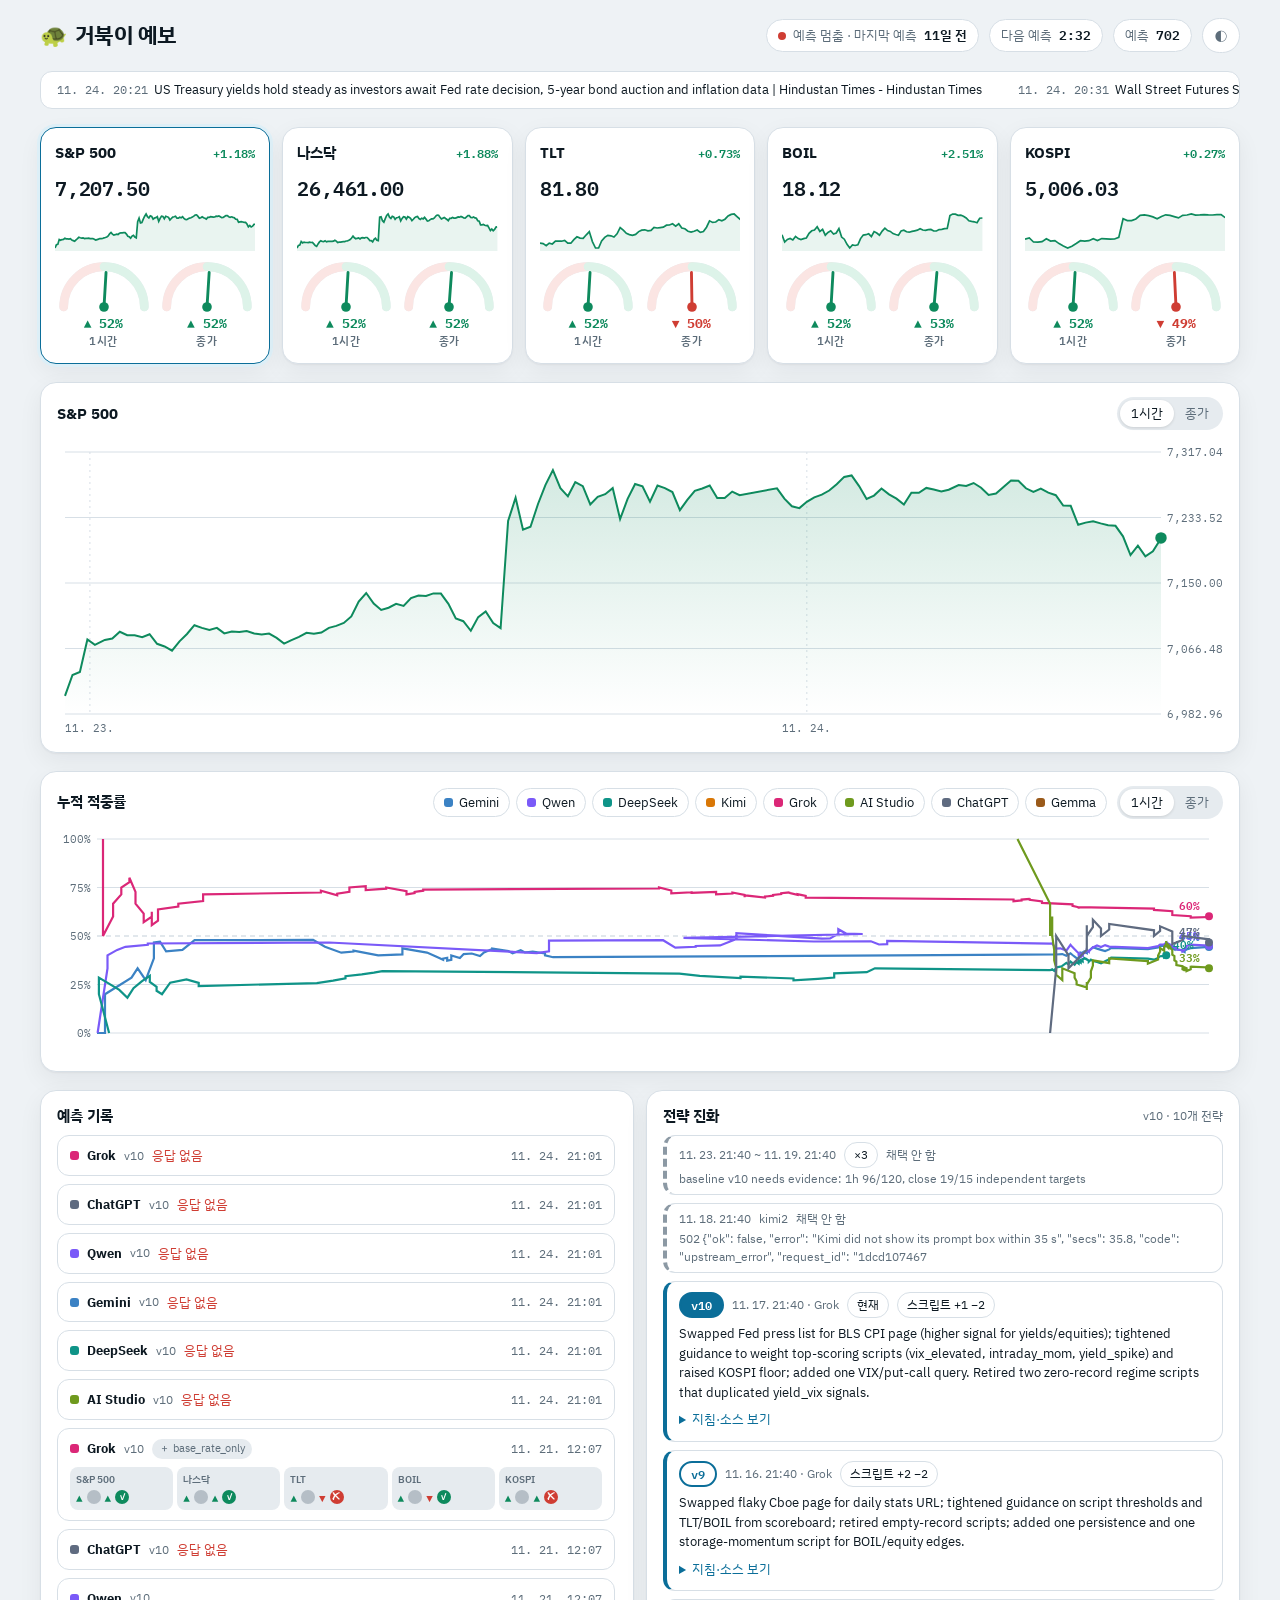
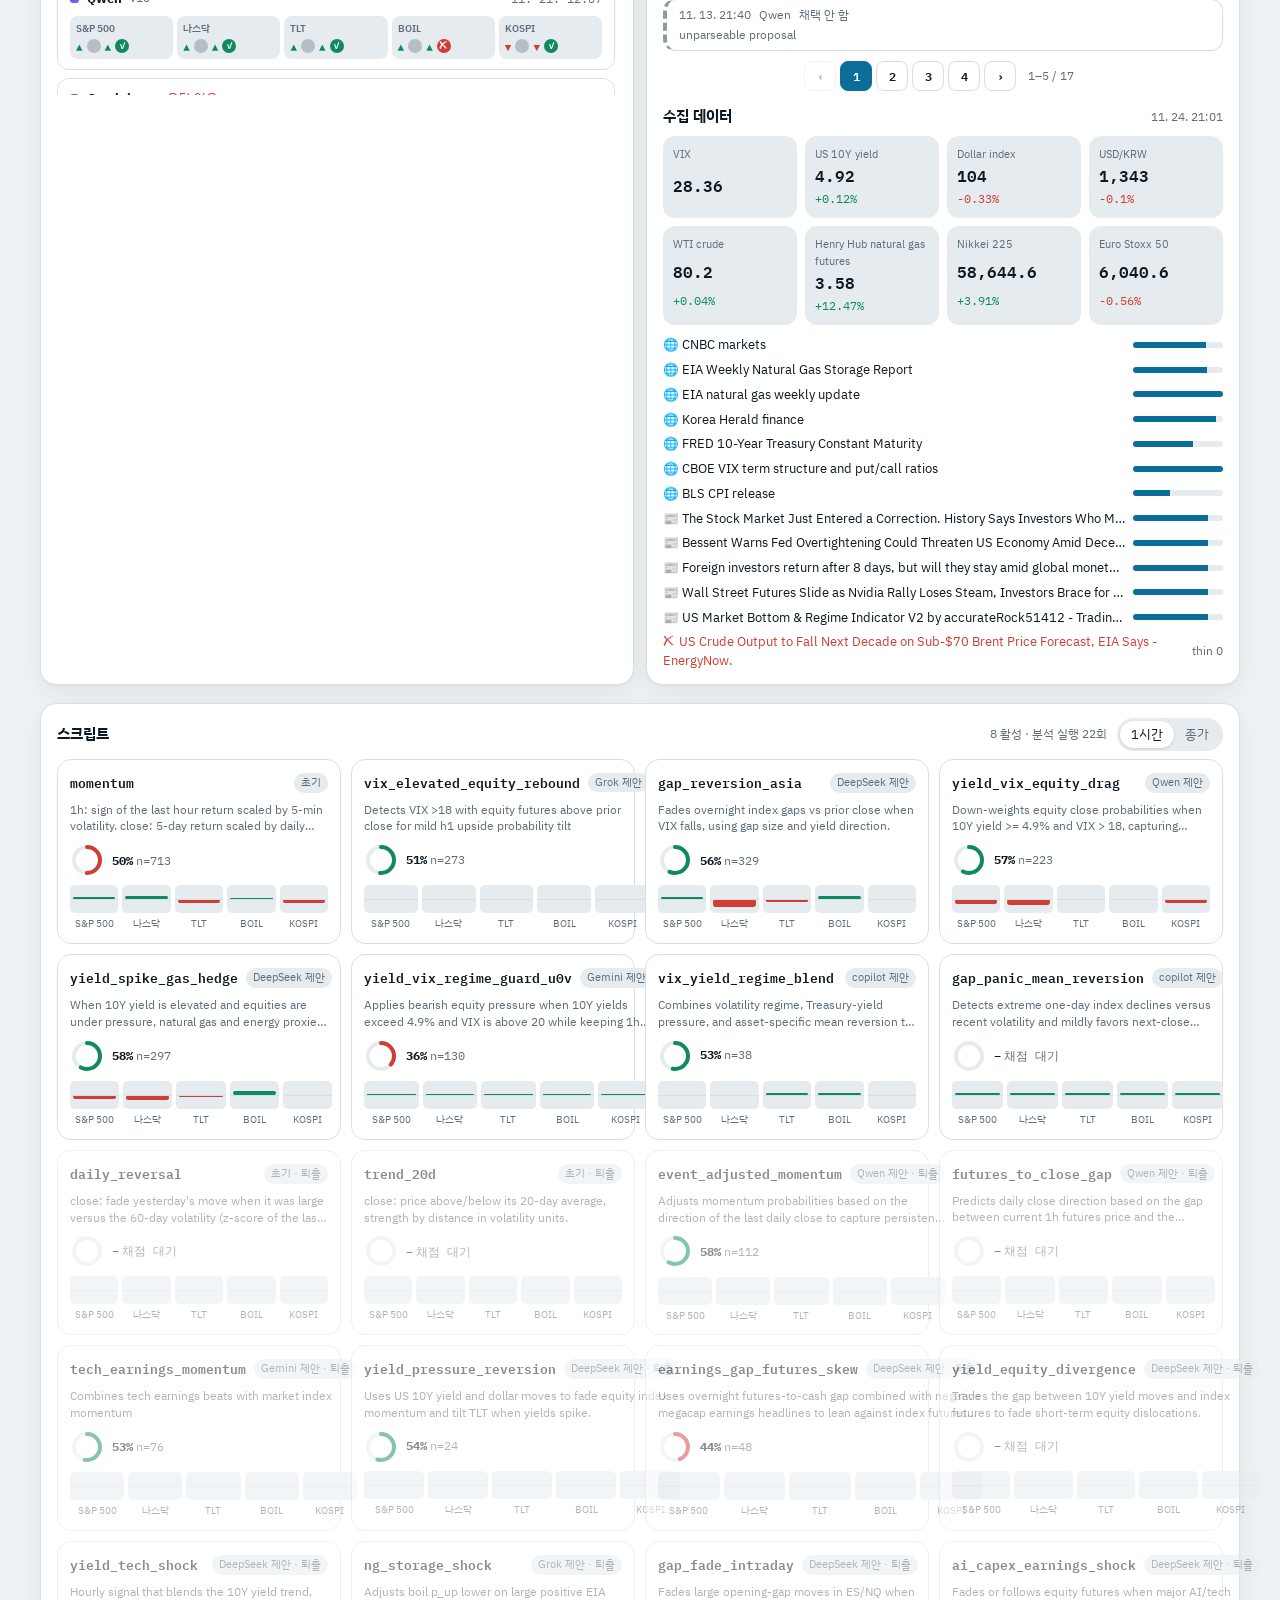
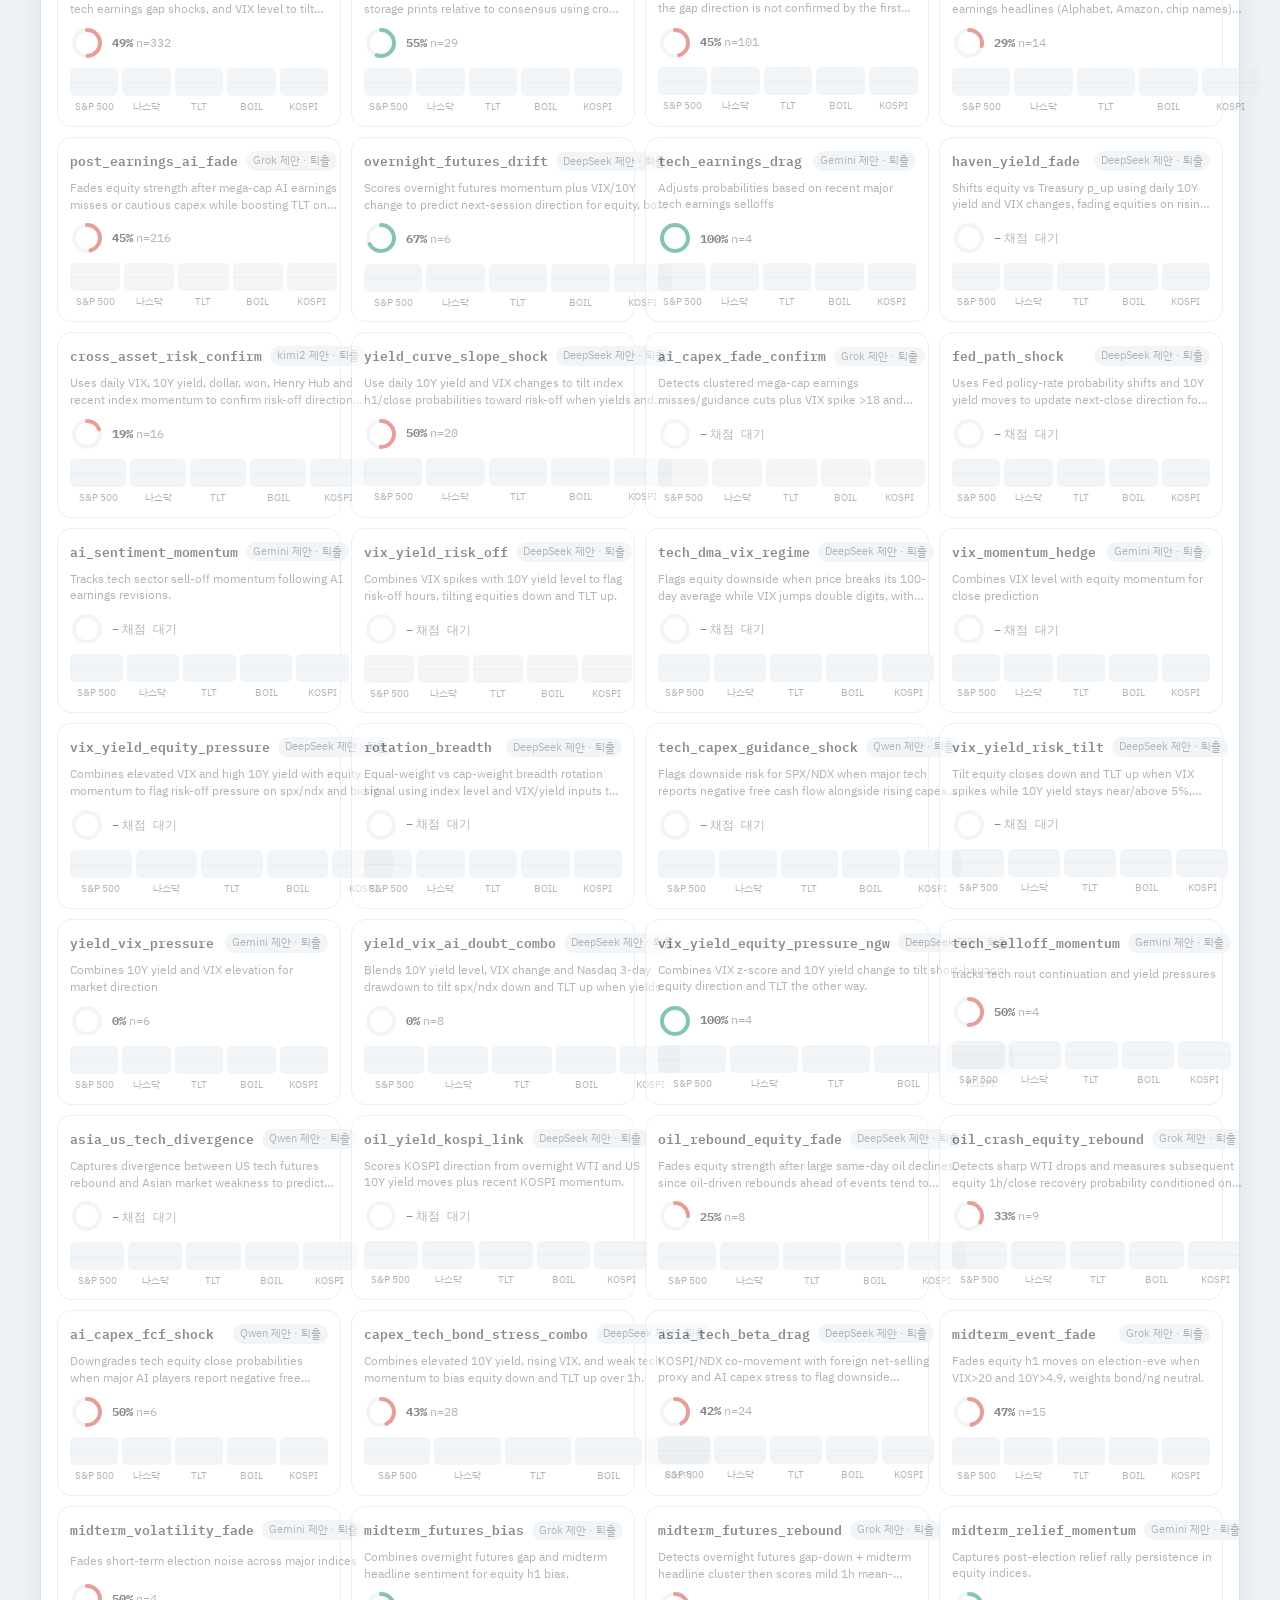
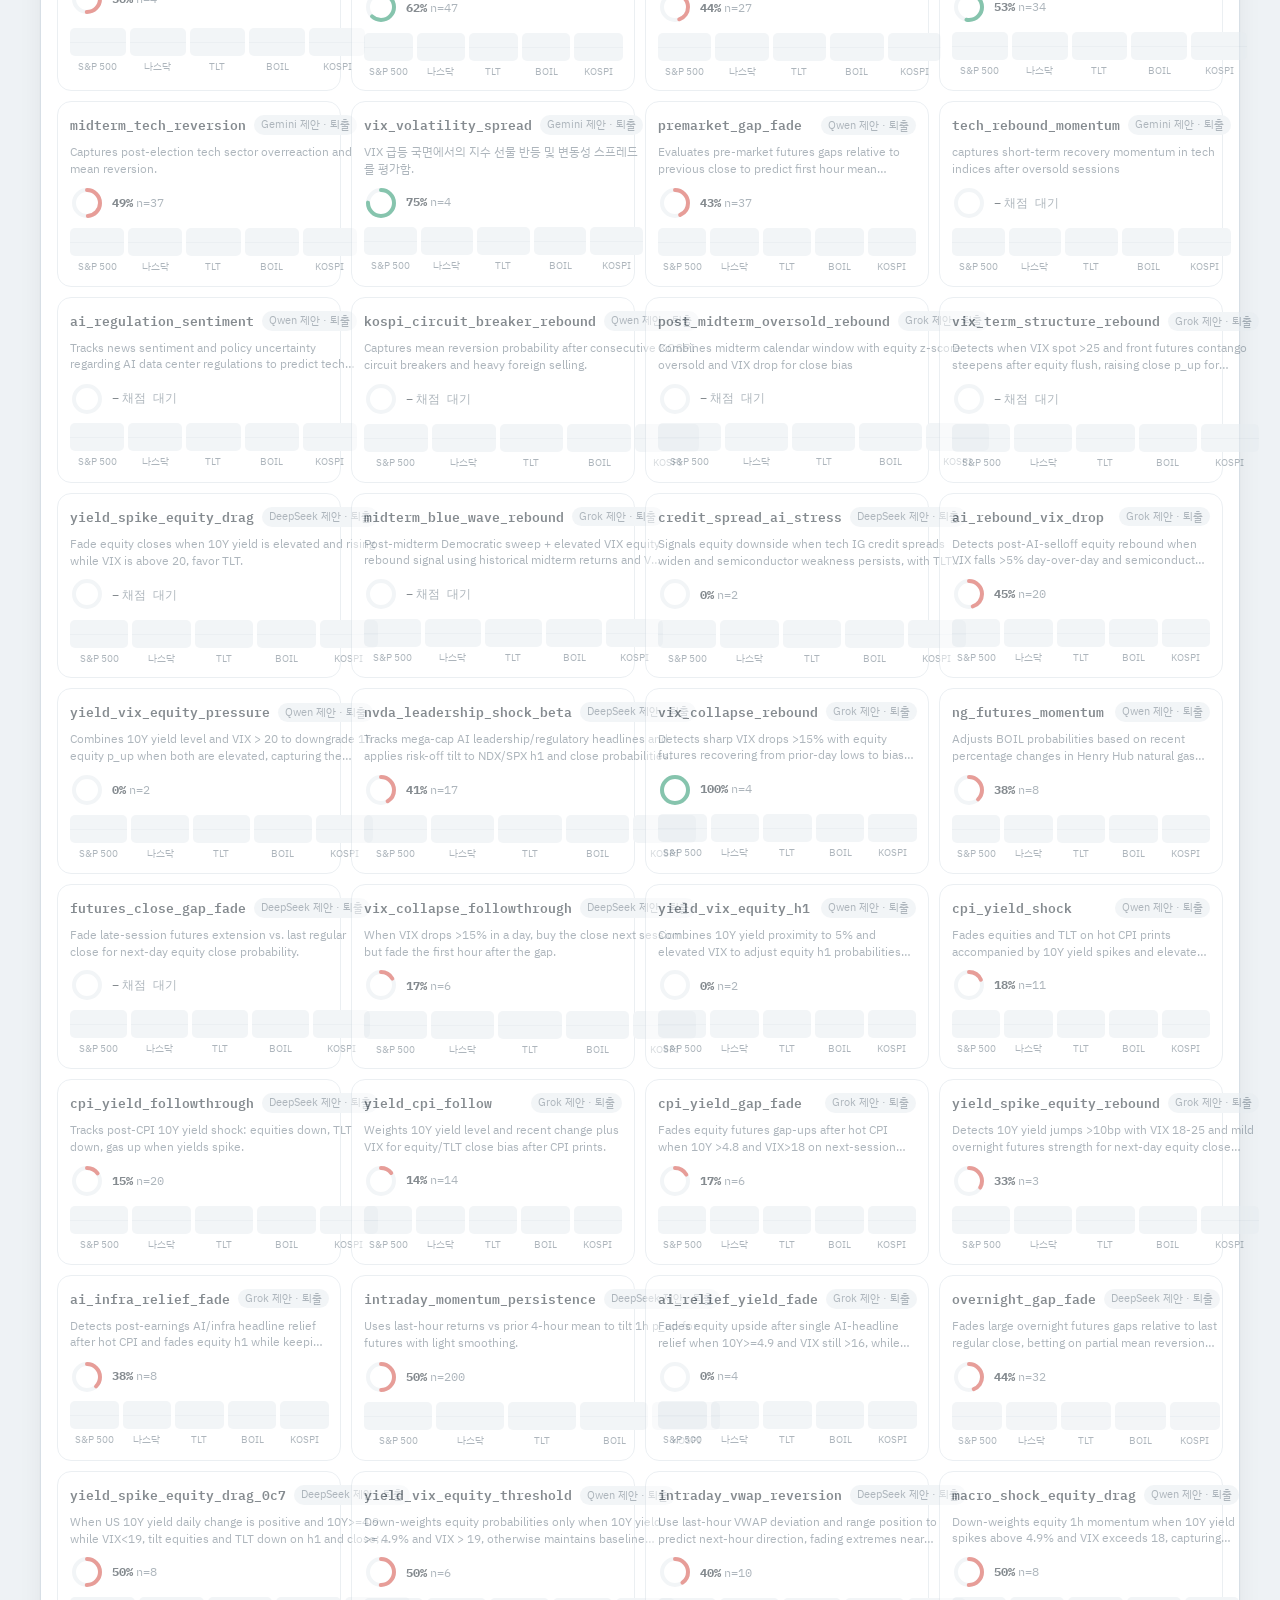
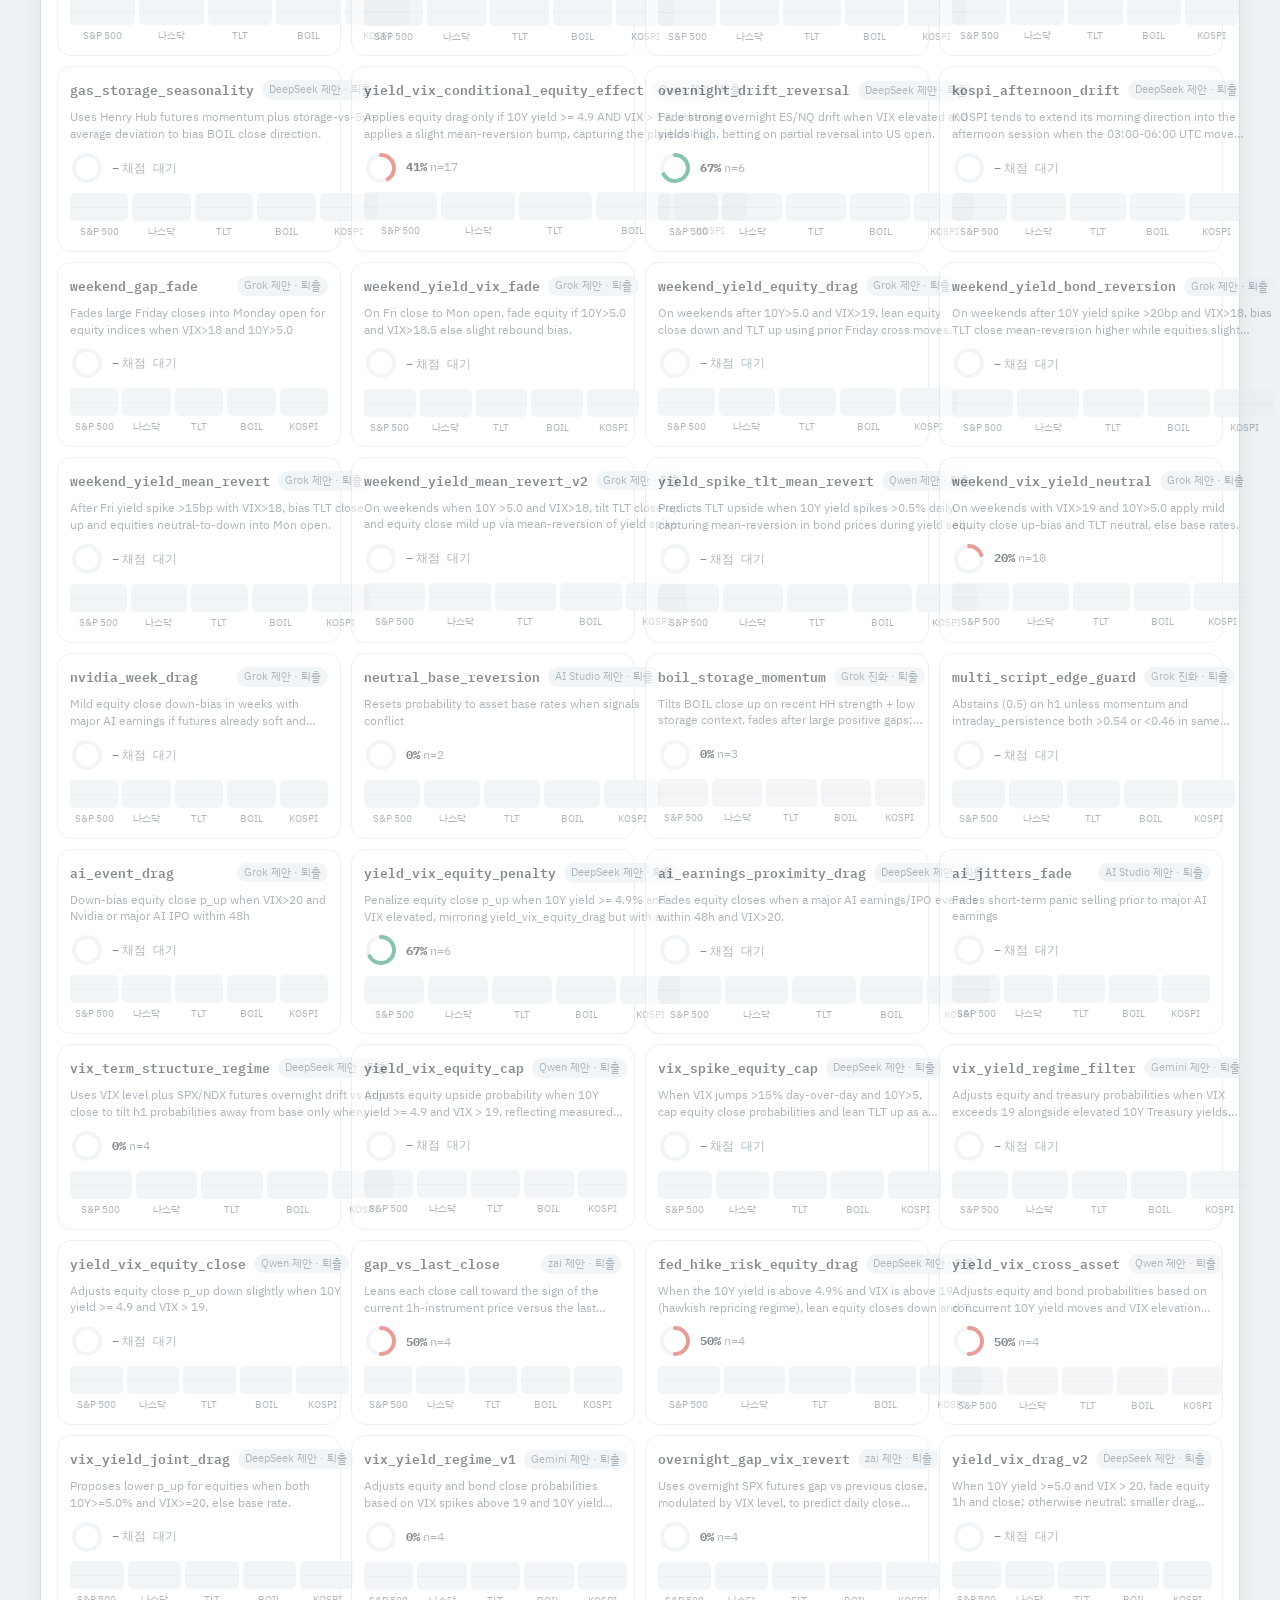
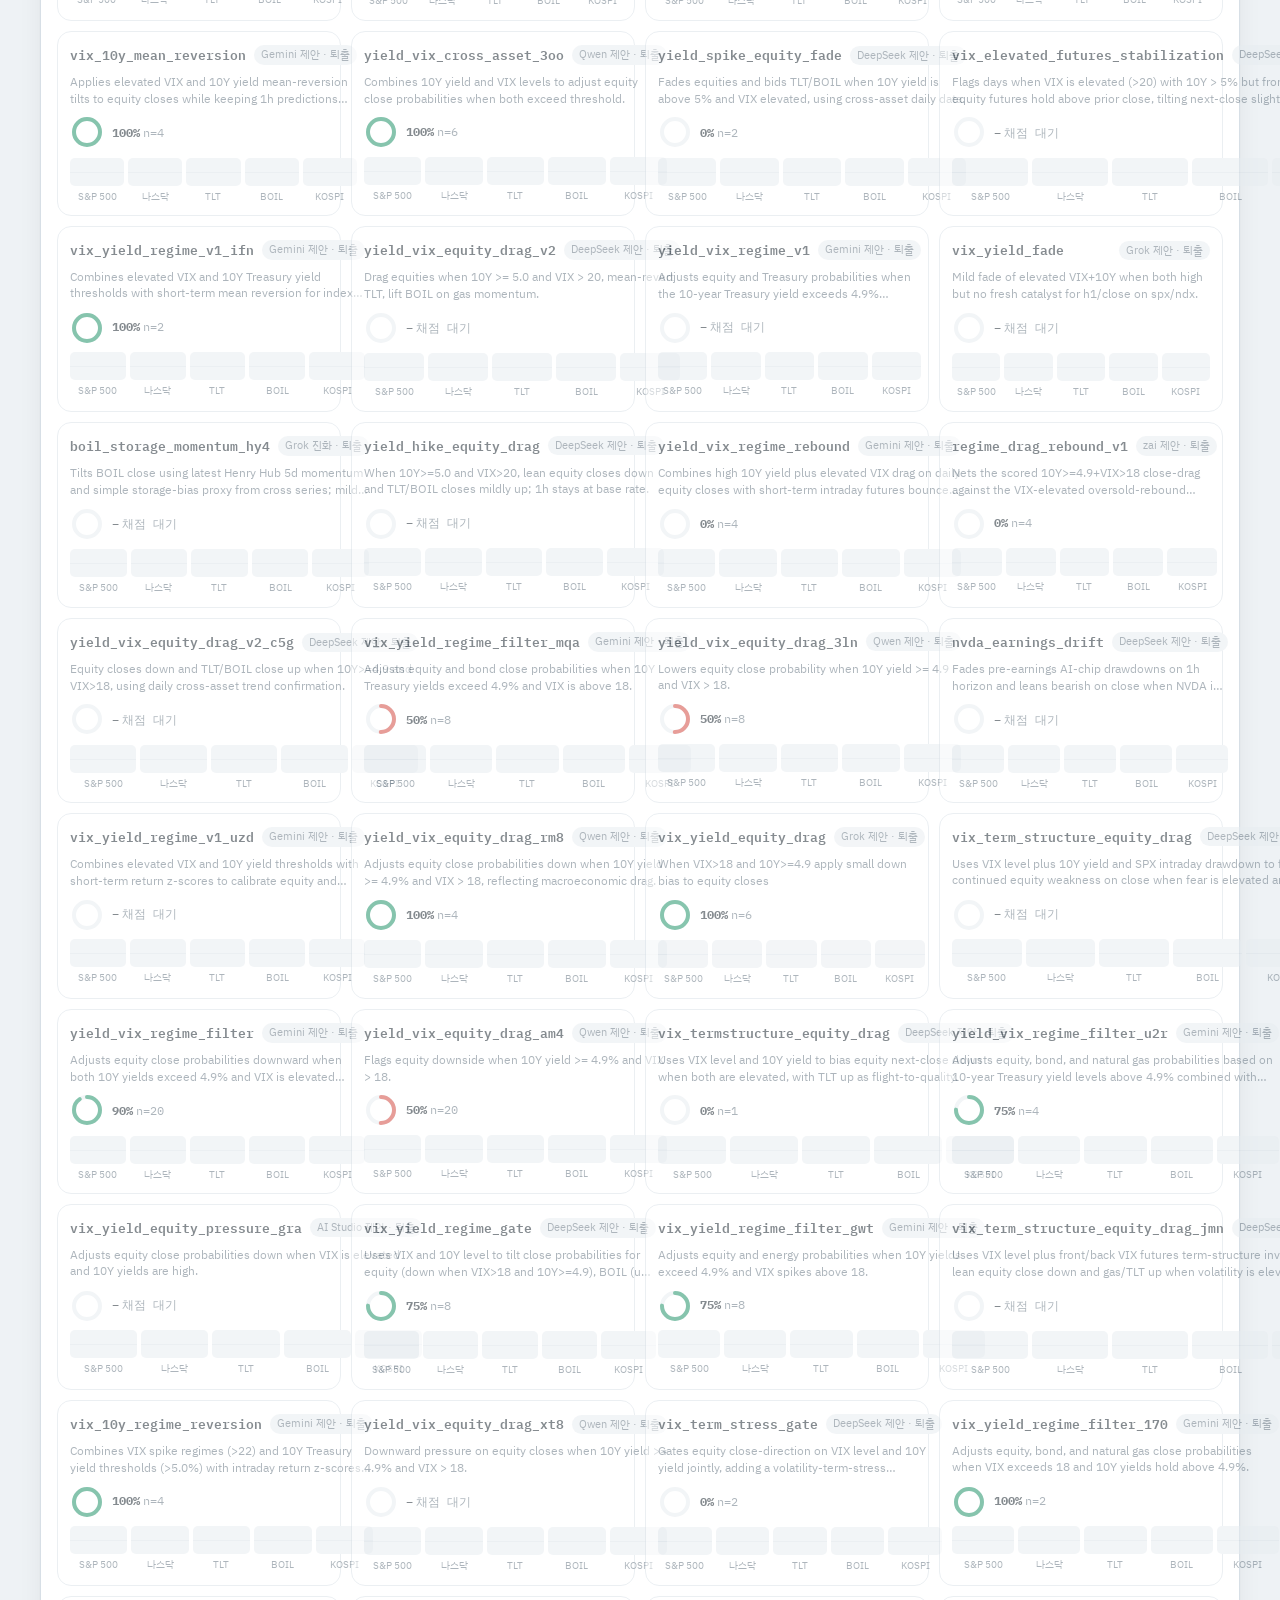
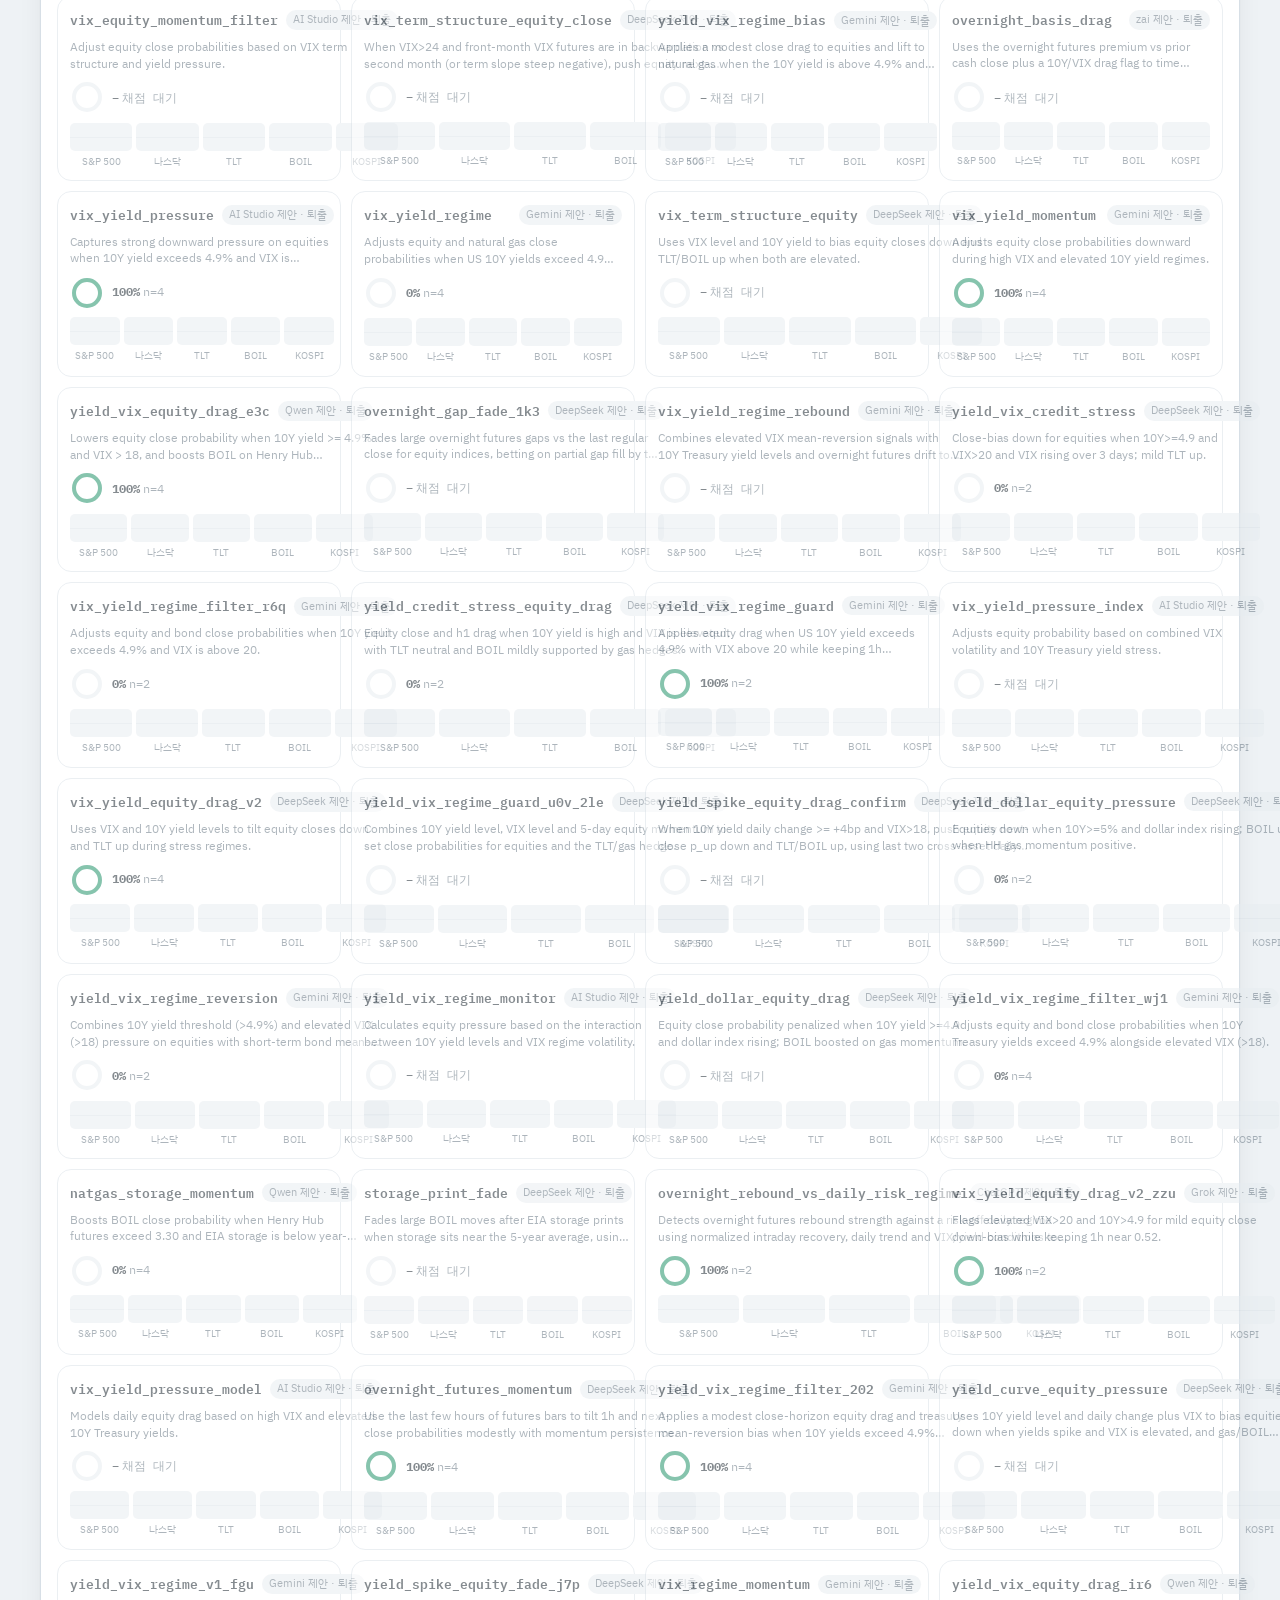
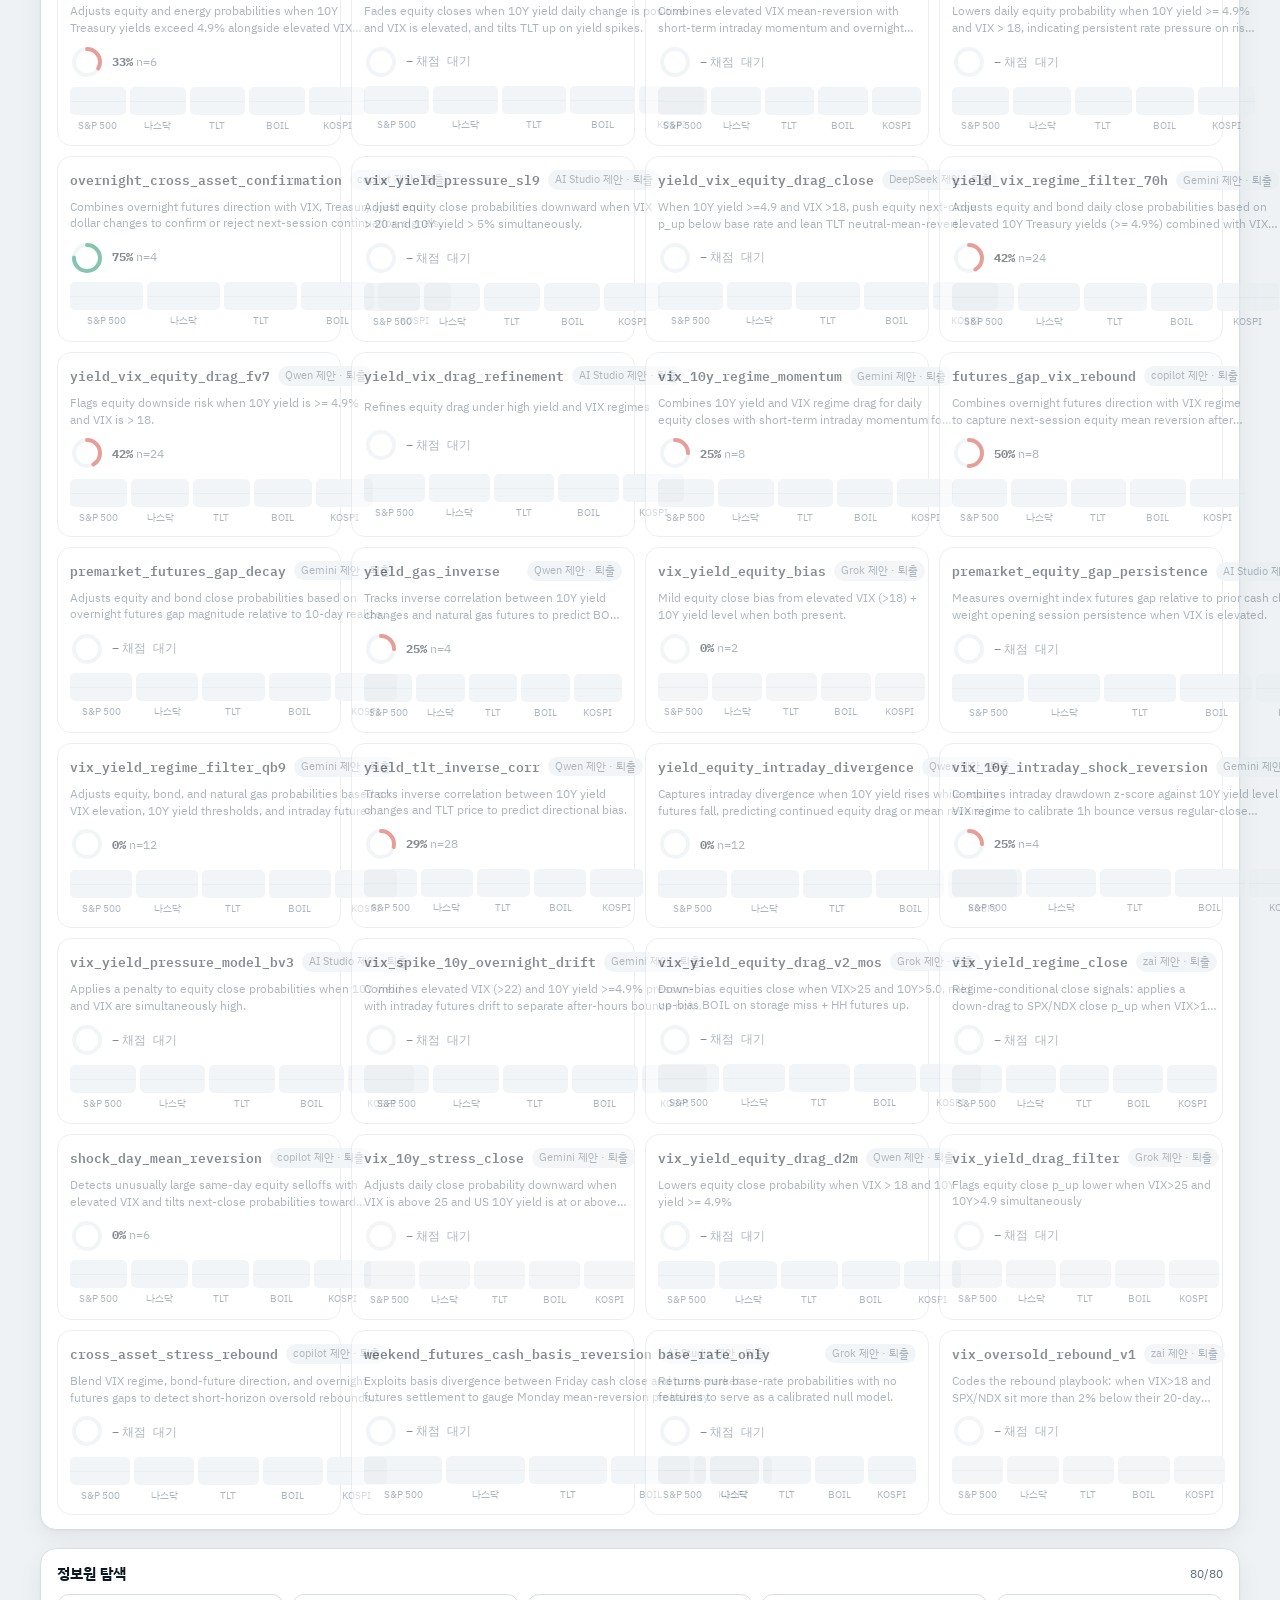
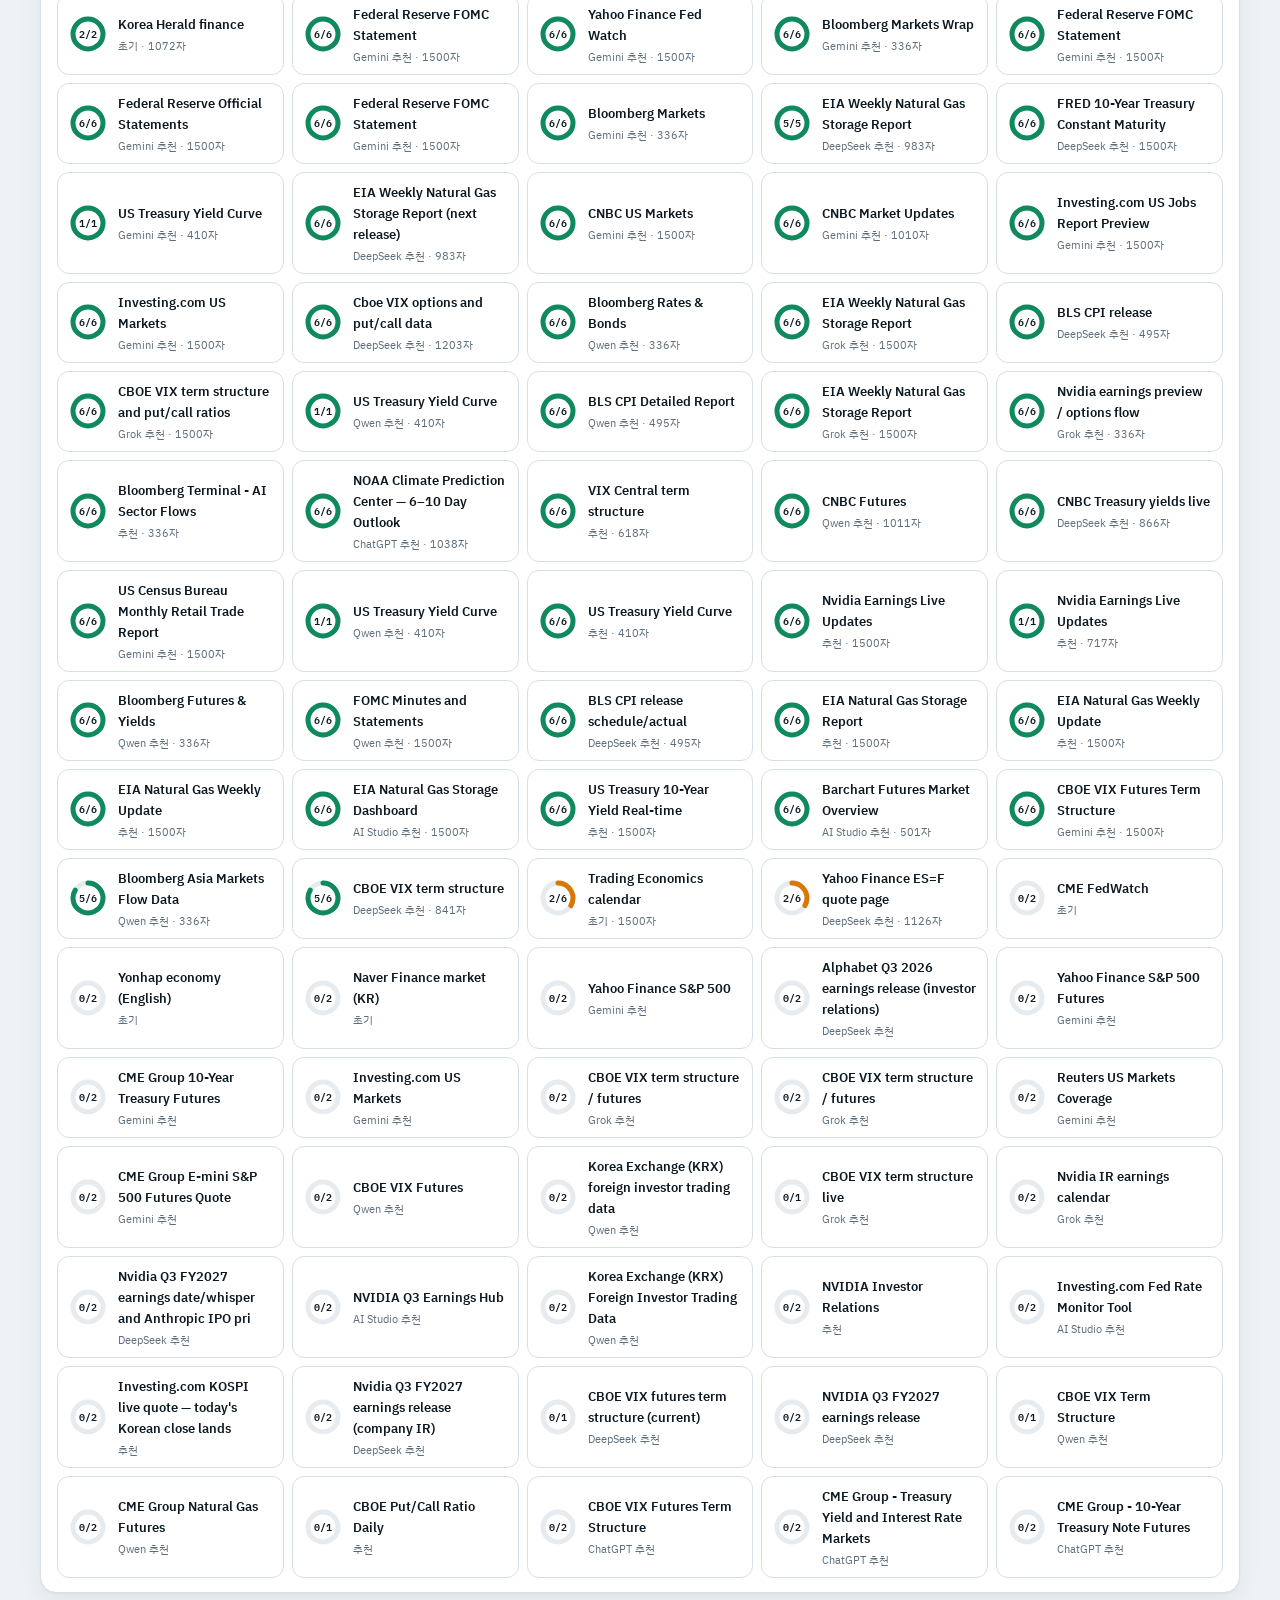
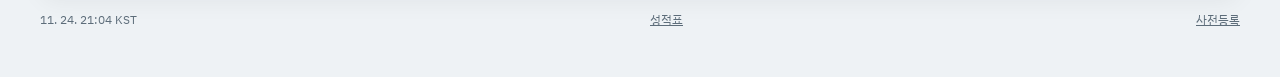
==== commit cd794ecd: "대시보드: 갱신 점이 마지막 예측 시각을 따라가게(예측이 멈추면 빨간 점과 예측 멈춤 문구) Co-Authored-By: Claude Sonnet 5.5 <noreply@anthr" ====
--- a/index.html
+++ b/index.html
@@ -47,6 +47,7 @@
 .pill b{color:var(--ink);font-weight:600}
 .dot{width:8px;height:8px;border-radius:50%;background:var(--wait);position:relative}
 .dot.live{background:var(--up)}
+.dot.stale{background:var(--down)}
 .dot.live::after{content:"";position:absolute;inset:-4px;border-radius:50%;border:2px solid var(--up);animation:ping 1.8s ease-out infinite}
 @keyframes ping{from{transform:scale(.6);opacity:.9}to{transform:scale(1.8);opacity:0}}
 .iconbtn{border:1px solid var(--line);background:var(--surface);border-radius:999px;padding:6px 11px;cursor:pointer;color:var(--muted)}
@@ -296,8 +297,10 @@
 const latestFor = () => D.predictions.find((p) => p.parsed);
 
 function renderTop() {
-  const fresh = Date.now() - new Date(D.generated_at) < 3.5 * 3600e3;
-  $('live').innerHTML = `<span class="dot ${fresh ? 'live' : ''}"></span>갱신 <b>${rel(D.generated_at)}</b>`;
+  const lp = D.last_pred_at || D.generated_at;
+  const fresh = Date.now() - new Date(lp) < 3.5 * 3600e3;
+  $('live').innerHTML = fresh ? `<span class="dot live"></span>갱신 <b>${rel(lp)}</b>` : `<span class="dot stale"></span>예측 멈춤 · 마지막 예측 <b>${rel(lp)}</b>`;
+  $('live').title = `마지막 예측 ${kst(lp)} · 화면 갱신 ${kst(D.generated_at)}`;
   countUp($('count').querySelector('b'), D.report?.predictions || 0, (v) => Math.round(v));
   const news = (D.news?.length ? D.news : (D.predictions[0]?.headlines || [])).slice(0, 24);
   const items = news.map((n) => `<a href="${esc(n.link || '#')}" target="_blank" rel="noopener"><span class="t">${kst(n.at)}</span>${esc(n.title)}</a>`).join('');
